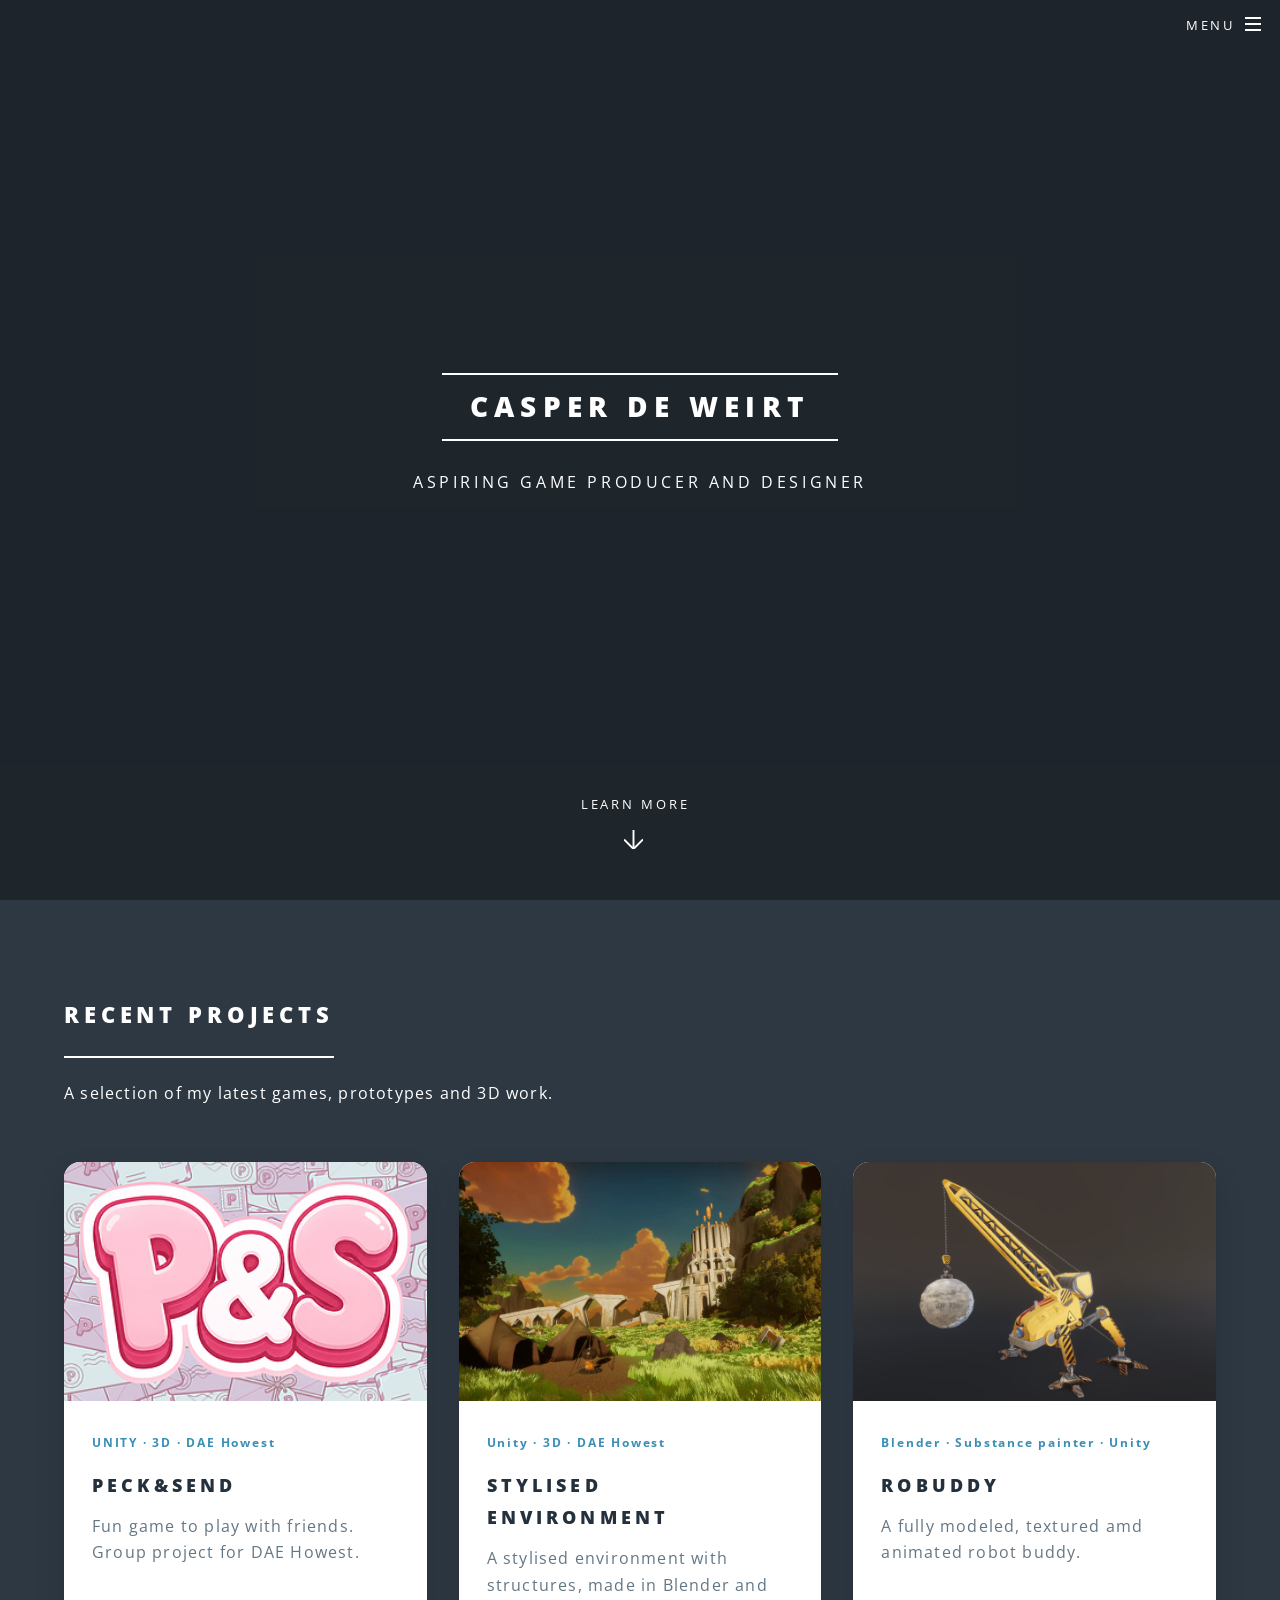
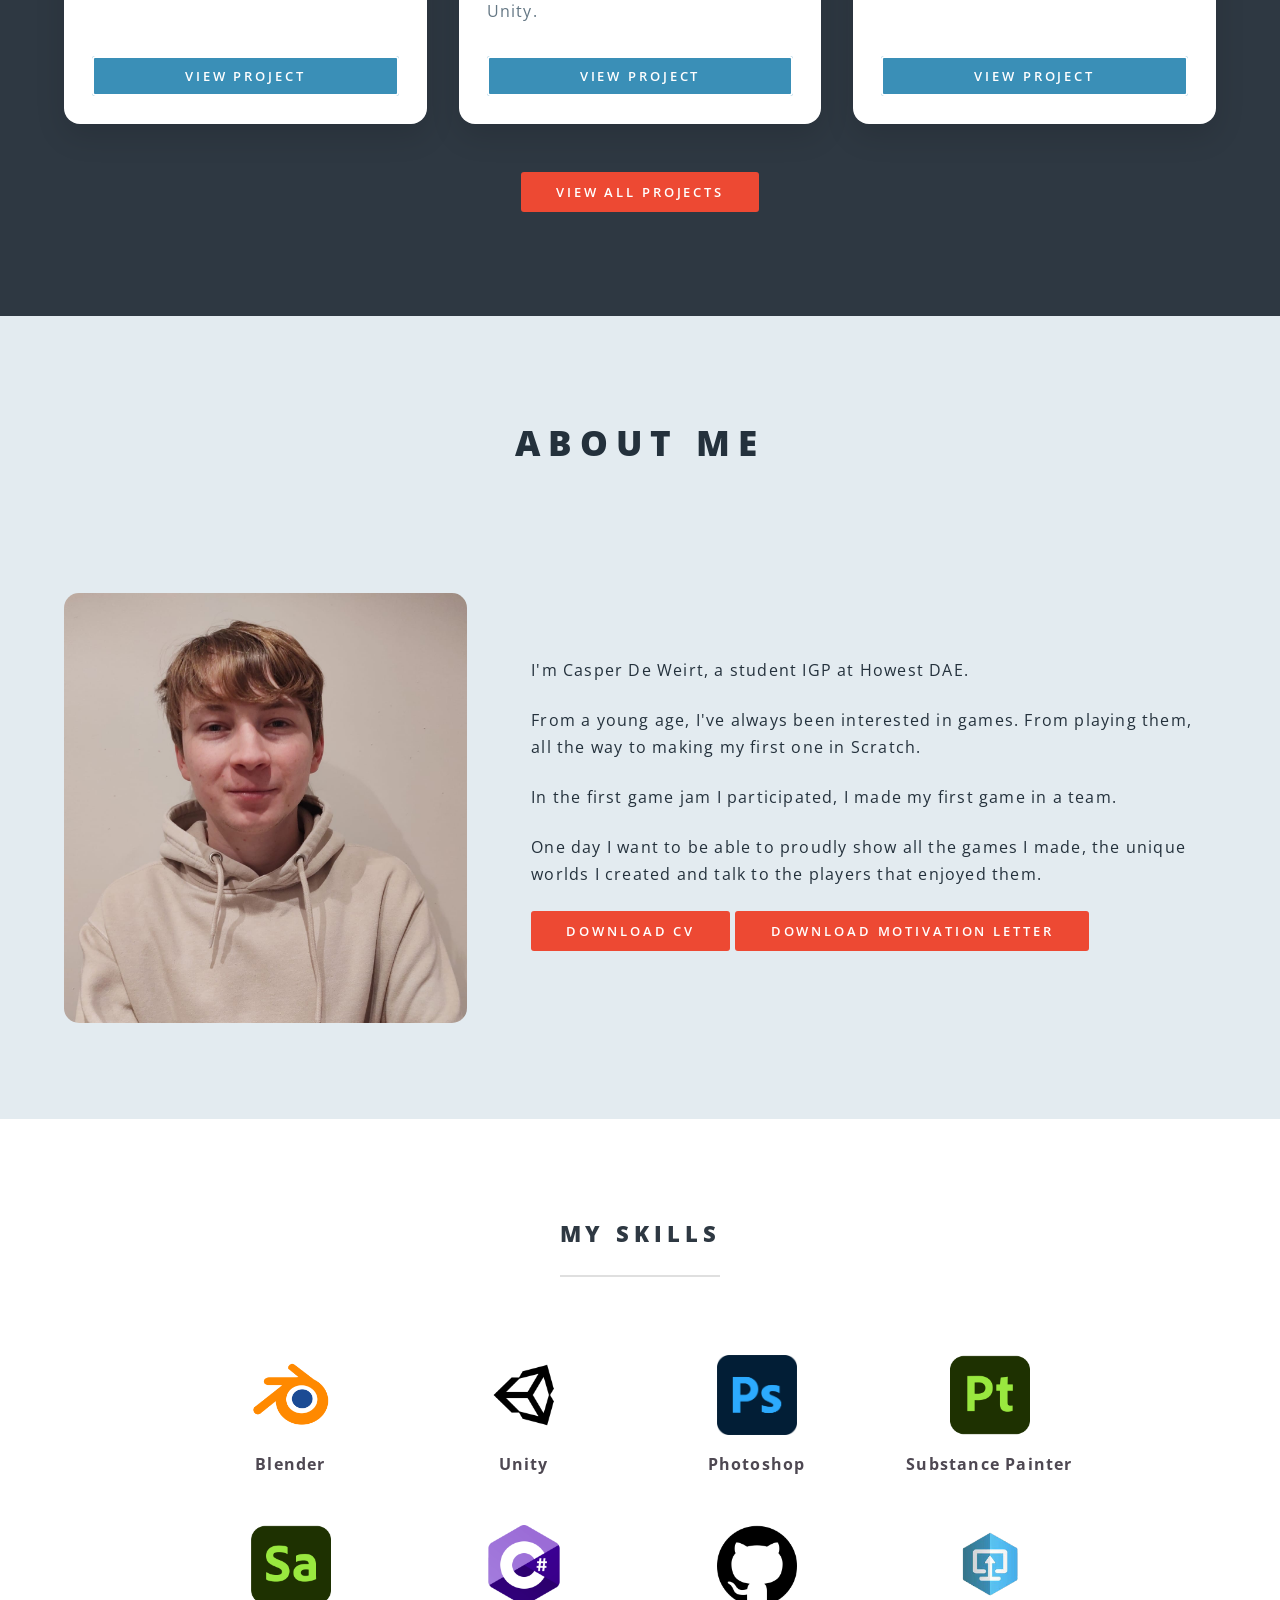
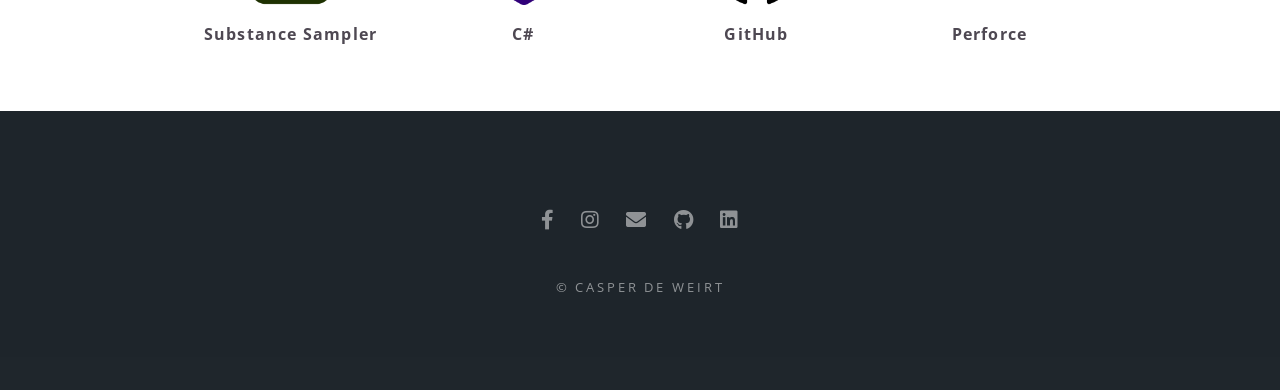
==== index.html @ ab650498 "Add index page for GitHub Pages" ====
<!DOCTYPE HTML>
<!--
	Spectral by HTML5 UP
	html5up.net | @ajlkn
	Free for personal and commercial use under the CCA 3.0 license (html5up.net/license)
-->
<html>
	<head>
		<title>About me - Casper De Weirt</title>
		<meta charset="utf-8" />
		<meta name="viewport" content="width=device-width, initial-scale=1, user-scalable=no" />
		<link rel="stylesheet" href="assets/css/main.css" />
		<noscript><link rel="stylesheet" href="assets/css/noscript.css" /></noscript>
	</head>
	<body class="landing is-preload">

		<!-- Page Wrapper -->
		<div id="page-wrapper">

			<!-- Header -->
			<header id="header" class="alt">
				<h1><a href="Home.html">Casper De Weirt</a></h1>
				<nav id="nav">
					<ul>
						<li class="special">
							<a href="#menu" class="menuToggle"><span>Menu</span></a>
							<div id="menu">
								<ul>
									<li><a href="home.html">About me</a></li>
									<li><a href="projects.html">projects</a></li>
									

								</ul>
							</div>
						</li>
					</ul>
				</nav>
			</header>

			<!-- Banner -->
			<section id="banner">

				<video autoplay muted loop playsinline id="banner-video">
					<source src="images/banner.mp4" type="video/mp4">
				</video>

				<div class="video-overlay"></div>

				<div class="inner">
					<h2>Casper De Weirt</h2>
					<p>Aspiring game producer and designer</p>
				</div>

				<a href="#one" class="more scrolly">Learn More</a>

			</section>

			<!-- Recent Projects -->
			<section id="recent-projects" class="wrapper style2">
				<div class="inner">

					<header class="major">
						<h2>Recent Projects</h2>
						<p>A selection of my latest games, prototypes and 3D work.</p>
					</header>

					<div class="projects-grid">

						<!-- Recent Project 1 -->
						<article class="project-card">

							<a href="Projects/Template.html" class="project-image">
								<img src="images/proj/Peck&Send/MainPic.png" alt="Project 1" />
							</a>

							<div class="project-content">

								<p class="project-category">
									UNITY · 3D · DAE Howest
								</p>

								<h3>Peck&Send</h3>

								<p>
									Fun game to play with friends. Group project for DAE Howest.
								</p>

								<a href="Projects/Peck&Send.html" class="button">
									View Project
								</a>

							</div>

						</article>


						<!-- Recent Project 2 -->
						<article class="project-card">

							<a href="projects/environment.html" class="project-image">
								<img src="images/proj/environment/MainPic.jpg" alt="Project 2" />
							</a>

							<div class="project-content">

                                <p class="project-category">
                                    Unity · 3D · DAE Howest
                                </p>

								<h3>Stylised environment</h3>

								<p>
									A stylised environment with structures, made in Blender and Unity.
								</p>

								<a href="projects/environment.html" class="button">
									View Project
								</a>

							</div>

						</article>


						<!-- Recent Project 3 -->
						<article class="project-card">

							<a href="projects/Robuddy.html" class="project-image">
								<img src="images/proj/Robuddy/MainPic.png" alt="Project 3" />
							</a>

							<div class="project-content">

                                <p class="project-category">
                                    Blender · Substance painter · Unity
                                </p>

								<h3>Robuddy</h3>

								<p>
									A fully modeled, textured amd animated robot buddy.
								</p>

								<a href="projects/Robuddy.html" class="button">
									View Project
								</a>

							</div>

						</article>

					</div>


					<!-- View All Projects -->

					<ul class="actions special" style="margin-top: 3em;">
						<li>
							<a href="projects.html" class="button primary">
								View All Projects
							</a>
						</li>
					</ul>

				</div>
			</section>

			<!-- About me -->
			<section id="one" class="wrapper style1">
				<div class="inner">

					<header class="major about-title">
						<h2>About Me</h2>
					</header>

					<div class="about-content">

						<div class="about-image">
							<img src="images/Me.jpg" alt="Casper De Weirt" />
						</div>

						<div class="about-text">

							<p>
								I'm Casper De Weirt, a student
								IGP at Howest DAE.
							</p>

							<p>
								From a young age, I've always been interested in games.
								From playing them, all the way to making my first one
								in Scratch.
							</p>

							<p>
								In the first game jam I participated, I made my first
								game in a team.
							</p>

							<p>
								One day I want to be able to proudly show all the games
								I made, the unique worlds I created and talk to the
								players that enjoyed them.
							</p>

							<div class="about-buttons">
								<a href="pdfs/CasperDeWeirt-CV.pdf" download class="button primary">
									Download CV
								</a>

								<a href="pdfs/MotivationLetter.pdf" download class="button primary">
									Download Motivation Letter
								</a>
							</div>

						</div>

					</div>

				</div>
			</section>

			<!-- Skills -->
			<section id="skills" class="wrapper style5">
				<div class="inner">

					<header class="major skills-title">
						<h2>My Skills</h2>
					</header>

					<div class="skills-grid">

						<div class="skill">
							<img src="images/icons/blender.png" alt="Blender">
							<p>Blender</p>
						</div>

						<div class="skill">
							<img src="images/icons/unity.png" alt="Unity">
							<p>Unity</p>
						</div>

						<div class="skill">
							<img src="images/icons/photoshop.png" alt="Photoshop">
							<p>Photoshop</p>
						</div>

						<div class="skill">
							<img src="images/icons/substance-painter.png" alt="Substance 3D Painter">
							<p>Substance Painter</p>
						</div>

						<div class="skill">
							<img src="images/icons/substance-sampler.png" alt="Substance 3D Sampler">
							<p>Substance Sampler</p>
						</div>

						<div class="skill">
							<img src="images/icons/csharp.png" alt="C#">
							<p>C#</p>
						</div>

						<div class="skill">
							<img src="images/icons/github.png" alt="GitHub">
							<p>GitHub</p>
						</div>

						<div class="skill">
							<img src="images/icons/perforce.png" alt="Perforce">
							<p>Perforce</p>
						</div>

					</div>

				</div>
			</section>
						
			
			<!-- Footer -->
			<footer id="footer">
				<ul class="icons">
					<li><a href="https://www.facebook.com/profile.php?id=100070098186497" class="icon brands fa-facebook-f"><span class="label">Facebook</span></a></li>
					<li><a href="https://www.instagram.com/casperdeweirt/" class="icon brands fa-instagram"><span class="label">Instagram</span></a></li>
					<li><a href="mailto:casper.de.weirt@gmail.com" class="icon solid fa-envelope"><span class="label">Email</span></a></li>
					<li><a href="https://github.com/CasperDeWeirt"class="icon brands fa-github"target="_blank"><span class="label">GitHub</span></a></li>
					<li>
						<a href="https://www.linkedin.com/in/casper-de-weirt-03b57b2b7"
						   class="icon brands fa-linkedin"
						   target="_blank"
						   rel="noopener noreferrer">
							<span class="label">LinkedIn</span>
						</a>
					</li>
				</ul>
				<ul class="copyright">
					<li>&copy; Casper De Weirt</li>
					
				</ul>
			</footer>

		</div>

		<!-- Scripts -->
			<script src="assets/js/jquery.min.js"></script>
			<script src="assets/js/jquery.scrollex.min.js"></script>
			<script src="assets/js/jquery.scrolly.min.js"></script>
			<script src="assets/js/browser.min.js"></script>
			<script src="assets/js/breakpoints.min.js"></script>
			<script src="assets/js/util.js"></script>
			<script src="assets/js/main.js"></script>

	</body>
</html>
---- assets/css/main.css ----
@import url(fontawesome-all.min.css);
@import url("https://fonts.googleapis.com/css?family=Open+Sans:400,400italic,600,600italic,800,800italic");

/*
	Spectral by HTML5 UP
	html5up.net | @ajlkn
	Free for personal and commercial use under the CCA 3.0 license (html5up.net/license)
*/

:root {
	--background: #F3F6F8;
	--section: #E3EBF0;
	--card: #FFFFFF;
	--text: #24313C;
	--text-light: #647784;
	--accent: #3A8FB7;
	--accent-hover: #F05A47;
	--border: #D5E0E6;
	--white: #FFFFFF;
	--black: #000000;
}

html, body, div, span, applet, object,
iframe, h1, h2, h3, h4, h5, h6, p, blockquote,
pre, a, abbr, acronym, address, big, cite,
code, del, dfn, em, img, ins, kbd, q, s, samp,
small, strike, strong, sub, sup, tt, var, b,
u, i, center, dl, dt, dd, ol, ul, li, fieldset,
form, label, legend, table, caption, tbody,
tfoot, thead, tr, th, td, article, aside,
canvas, details, embed, figure, figcaption,
footer, header, hgroup, menu, nav, output, ruby,
section, summary, time, mark, audio, video {
	margin: 0;
	padding: 0;
	border: 0;
	font-size: 100%;
	font: inherit;
	vertical-align: baseline;}

article, aside, details, figcaption, figure,
footer, header, hgroup, menu, nav, section {
	display: block;}

body {
	line-height: 1;
}

ol, ul {
	list-style: none;
}

blockquote, q {
	quotes: none;
}

	blockquote:before, blockquote:after, q:before, q:after {
		content: '';
		content: none;
	}

table {
	border-collapse: collapse;
	border-spacing: 0;
}

body {
	-webkit-text-size-adjust: none;
}

mark {
	background-color: transparent;
	color: inherit;
}

input::-moz-focus-inner {
	border: 0;
	padding: 0;
}

input, select, textarea {
	-moz-appearance: none;
	-webkit-appearance: none;
	-ms-appearance: none;
	appearance: none;
}

/* Basic */

	@-ms-viewport {
		width: device-width;
	}

	html {
		box-sizing: border-box;
	}

	*, *:before, *:after {
		box-sizing: inherit;
	}

	body {
		background: #2e3842;
	}

		body.is-preload *, body.is-preload *:before, body.is-preload *:after {
			-moz-animation: none !important;
			-webkit-animation: none !important;
			-ms-animation: none !important;
			animation: none !important;
			-moz-transition: none !important;
			-webkit-transition: none !important;
			-ms-transition: none !important;
			transition: none !important;
		}

	body, input, select, textarea {
		color: #fff;
		font-family: "Open Sans", Helvetica, sans-serif;
		font-size: 15pt;
		font-weight: 400;
		letter-spacing: 0.075em;
		line-height: 1.65em;
	}

		@media screen and (max-width: 1680px) {

			body, input, select, textarea {
				font-size: 13pt;
			}

		}

		@media screen and (max-width: 1280px) {

			body, input, select, textarea {
				font-size: 12pt;
			}

		}

		@media screen and (max-width: 736px) {

			body, input, select, textarea {
				font-size: 11pt;
				letter-spacing: 0.0375em;
			}

		}

	a {
		-moz-transition: color 0.2s ease, border-bottom-color 0.2s ease;
		-webkit-transition: color 0.2s ease, border-bottom-color 0.2s ease;
		-ms-transition: color 0.2s ease, border-bottom-color 0.2s ease;
		transition: color 0.2s ease, border-bottom-color 0.2s ease;
		border-bottom: dotted 1px;
		color: inherit;
		text-decoration: none;
	}

		a:hover {
			border-bottom-color: transparent;
		}

	strong, b {
		color: #fff;
		font-weight: 600;
	}

	em, i {
		font-style: italic;
	}

	p {
		margin: 0 0 2em 0;
	}

	h1, h2, h3, h4, h5, h6 {
		color: #fff;
		font-weight: 800;
		letter-spacing: 0.225em;
		line-height: 1em;
		margin: 0 0 1em 0;
		text-transform: uppercase;
	}

		h1 a, h2 a, h3 a, h4 a, h5 a, h6 a {
			color: inherit;
			text-decoration: none;
		}

	h2 {
		font-size: 1.35em;
		line-height: 1.75em;
	}

		@media screen and (max-width: 736px) {

			h2 {
				font-size: 1.1em;
				line-height: 1.65em;
			}

		}

	h3 {
		font-size: 1.15em;
		line-height: 1.75em;
	}

		@media screen and (max-width: 736px) {

			h3 {
				font-size: 1em;
				line-height: 1.65em;
			}

		}

	h4 {
		font-size: 1em;
		line-height: 1.5em;
	}

	h5 {
		font-size: 0.8em;
		line-height: 1.5em;
	}

	h6 {
		font-size: 0.7em;
		line-height: 1.5em;
	}

	sub {
		font-size: 0.8em;
		position: relative;
		top: 0.5em;
	}

	sup {
		font-size: 0.8em;
		position: relative;
		top: -0.5em;
	}

	hr {
		border: 0;
		border-bottom: solid 2px #fff;
		margin: 3em 0;
	}

		hr.major {
			margin: 4.5em 0;
		}

	blockquote {
		border-left: solid 4px #fff;
		font-style: italic;
		margin: 0 0 2em 0;
		padding: 0.5em 0 0.5em 2em;
	}

	code {
		background: rgba(144, 144, 144, 0.25);
		border-radius: 3px;
		font-family: "Courier New", monospace;
		font-size: 0.9em;
		letter-spacing: 0;
		margin: 0 0.25em;
		padding: 0.25em 0.65em;
	}

	pre {
		-webkit-overflow-scrolling: touch;
		font-family: "Courier New", monospace;
		font-size: 0.9em;
		margin: 0 0 2em 0;
	}

		pre code {
			display: block;
			line-height: 1.75em;
			padding: 1em 1.5em;
			overflow-x: auto;
		}

	.align-left {
		text-align: left;
	}

	.align-center {
		text-align: center;
	}

	.align-right {
		text-align: right;
	}

/* Row */

	.row {
		display: flex;
		flex-wrap: wrap;
		box-sizing: border-box;
		align-items: stretch;
	}

		.row > * {
			box-sizing: border-box;
		}

		.row.gtr-uniform > * > :last-child {
			margin-bottom: 0;
		}

		.row.aln-left {
			justify-content: flex-start;
		}

		.row.aln-center {
			justify-content: center;
		}

		.row.aln-right {
			justify-content: flex-end;
		}

		.row.aln-top {
			align-items: flex-start;
		}

		.row.aln-middle {
			align-items: center;
		}

		.row.aln-bottom {
			align-items: flex-end;
		}

		.row > .imp {
			order: -1;
		}

		.row > .col-1 {
			width: 8.33333%;
		}

		.row > .off-1 {
			margin-left: 8.33333%;
		}

		.row > .col-2 {
			width: 16.66667%;
		}

		.row > .off-2 {
			margin-left: 16.66667%;
		}

		.row > .col-3 {
			width: 25%;
		}

		.row > .off-3 {
			margin-left: 25%;
		}

		.row > .col-4 {
			width: 33.33333%;
		}

		.row > .off-4 {
			margin-left: 33.33333%;
		}

		.row > .col-5 {
			width: 41.66667%;
		}

		.row > .off-5 {
			margin-left: 41.66667%;
		}

		.row > .col-6 {
			width: 50%;
		}

		.row > .off-6 {
			margin-left: 50%;
		}

		.row > .col-7 {
			width: 58.33333%;
		}

		.row > .off-7 {
			margin-left: 58.33333%;
		}

		.row > .col-8 {
			width: 66.66667%;
		}

		.row > .off-8 {
			margin-left: 66.66667%;
		}

		.row > .col-9 {
			width: 75%;
		}

		.row > .off-9 {
			margin-left: 75%;
		}

		.row > .col-10 {
			width: 83.33333%;
		}

		.row > .off-10 {
			margin-left: 83.33333%;
		}

		.row > .col-11 {
			width: 91.66667%;
		}

		.row > .off-11 {
			margin-left: 91.66667%;
		}

		.row > .col-12 {
			width: 100%;
		}

		.row > .off-12 {
			margin-left: 100%;
		}

		.row.gtr-0 {
			margin-top: 0;
			margin-left: 0em;
		}

			.row.gtr-0 > * {
				padding: 0 0 0 0em;
			}

			.row.gtr-0.gtr-uniform {
				margin-top: 0em;
			}

				.row.gtr-0.gtr-uniform > * {
					padding-top: 0em;
				}

		.row.gtr-25 {
			margin-top: 0;
			margin-left: -0.375em;
		}

			.row.gtr-25 > * {
				padding: 0 0 0 0.375em;
			}

			.row.gtr-25.gtr-uniform {
				margin-top: -0.375em;
			}

				.row.gtr-25.gtr-uniform > * {
					padding-top: 0.375em;
				}

		.row.gtr-50 {
			margin-top: 0;
			margin-left: -0.75em;
		}

			.row.gtr-50 > * {
				padding: 0 0 0 0.75em;
			}

			.row.gtr-50.gtr-uniform {
				margin-top: -0.75em;
			}

				.row.gtr-50.gtr-uniform > * {
					padding-top: 0.75em;
				}

		.row {
			margin-top: 0;
			margin-left: -1.5em;
		}

			.row > * {
				padding: 0 0 0 1.5em;
			}

			.row.gtr-uniform {
				margin-top: -1.5em;
			}

				.row.gtr-uniform > * {
					padding-top: 1.5em;
				}

		.row.gtr-150 {
			margin-top: 0;
			margin-left: -2.25em;
		}

			.row.gtr-150 > * {
				padding: 0 0 0 2.25em;
			}

			.row.gtr-150.gtr-uniform {
				margin-top: -2.25em;
			}

				.row.gtr-150.gtr-uniform > * {
					padding-top: 2.25em;
				}

		.row.gtr-200 {
			margin-top: 0;
			margin-left: -3em;
		}

			.row.gtr-200 > * {
				padding: 0 0 0 3em;
			}

			.row.gtr-200.gtr-uniform {
				margin-top: -3em;
			}

				.row.gtr-200.gtr-uniform > * {
					padding-top: 3em;
				}

		@media screen and (max-width: 1680px) {

			.row {
				display: flex;
				flex-wrap: wrap;
				box-sizing: border-box;
				align-items: stretch;
			}

				.row > * {
					box-sizing: border-box;
				}

				.row.gtr-uniform > * > :last-child {
					margin-bottom: 0;
				}

				.row.aln-left {
					justify-content: flex-start;
				}

				.row.aln-center {
					justify-content: center;
				}

				.row.aln-right {
					justify-content: flex-end;
				}

				.row.aln-top {
					align-items: flex-start;
				}

				.row.aln-middle {
					align-items: center;
				}

				.row.aln-bottom {
					align-items: flex-end;
				}

				.row > .imp-xlarge {
					order: -1;
				}

				.row > .col-1-xlarge {
					width: 8.33333%;
				}

				.row > .off-1-xlarge {
					margin-left: 8.33333%;
				}

				.row > .col-2-xlarge {
					width: 16.66667%;
				}

				.row > .off-2-xlarge {
					margin-left: 16.66667%;
				}

				.row > .col-3-xlarge {
					width: 25%;
				}

				.row > .off-3-xlarge {
					margin-left: 25%;
				}

				.row > .col-4-xlarge {
					width: 33.33333%;
				}

				.row > .off-4-xlarge {
					margin-left: 33.33333%;
				}

				.row > .col-5-xlarge {
					width: 41.66667%;
				}

				.row > .off-5-xlarge {
					margin-left: 41.66667%;
				}

				.row > .col-6-xlarge {
					width: 50%;
				}

				.row > .off-6-xlarge {
					margin-left: 50%;
				}

				.row > .col-7-xlarge {
					width: 58.33333%;
				}

				.row > .off-7-xlarge {
					margin-left: 58.33333%;
				}

				.row > .col-8-xlarge {
					width: 66.66667%;
				}

				.row > .off-8-xlarge {
					margin-left: 66.66667%;
				}

				.row > .col-9-xlarge {
					width: 75%;
				}

				.row > .off-9-xlarge {
					margin-left: 75%;
				}

				.row > .col-10-xlarge {
					width: 83.33333%;
				}

				.row > .off-10-xlarge {
					margin-left: 83.33333%;
				}

				.row > .col-11-xlarge {
					width: 91.66667%;
				}

				.row > .off-11-xlarge {
					margin-left: 91.66667%;
				}

				.row > .col-12-xlarge {
					width: 100%;
				}

				.row > .off-12-xlarge {
					margin-left: 100%;
				}

				.row.gtr-0 {
					margin-top: 0;
					margin-left: 0em;
				}

					.row.gtr-0 > * {
						padding: 0 0 0 0em;
					}

					.row.gtr-0.gtr-uniform {
						margin-top: 0em;
					}

						.row.gtr-0.gtr-uniform > * {
							padding-top: 0em;
						}

				.row.gtr-25 {
					margin-top: 0;
					margin-left: -0.375em;
				}

					.row.gtr-25 > * {
						padding: 0 0 0 0.375em;
					}

					.row.gtr-25.gtr-uniform {
						margin-top: -0.375em;
					}

						.row.gtr-25.gtr-uniform > * {
							padding-top: 0.375em;
						}

				.row.gtr-50 {
					margin-top: 0;
					margin-left: -0.75em;
				}

					.row.gtr-50 > * {
						padding: 0 0 0 0.75em;
					}

					.row.gtr-50.gtr-uniform {
						margin-top: -0.75em;
					}

						.row.gtr-50.gtr-uniform > * {
							padding-top: 0.75em;
						}

				.row {
					margin-top: 0;
					margin-left: -1.5em;
				}

					.row > * {
						padding: 0 0 0 1.5em;
					}

					.row.gtr-uniform {
						margin-top: -1.5em;
					}

						.row.gtr-uniform > * {
							padding-top: 1.5em;
						}

				.row.gtr-150 {
					margin-top: 0;
					margin-left: -2.25em;
				}

					.row.gtr-150 > * {
						padding: 0 0 0 2.25em;
					}

					.row.gtr-150.gtr-uniform {
						margin-top: -2.25em;
					}

						.row.gtr-150.gtr-uniform > * {
							padding-top: 2.25em;
						}

				.row.gtr-200 {
					margin-top: 0;
					margin-left: -3em;
				}

					.row.gtr-200 > * {
						padding: 0 0 0 3em;
					}

					.row.gtr-200.gtr-uniform {
						margin-top: -3em;
					}

						.row.gtr-200.gtr-uniform > * {
							padding-top: 3em;
						}

		}

		@media screen and (max-width: 1280px) {

			.row {
				display: flex;
				flex-wrap: wrap;
				box-sizing: border-box;
				align-items: stretch;
			}

				.row > * {
					box-sizing: border-box;
				}

				.row.gtr-uniform > * > :last-child {
					margin-bottom: 0;
				}

				.row.aln-left {
					justify-content: flex-start;
				}

				.row.aln-center {
					justify-content: center;
				}

				.row.aln-right {
					justify-content: flex-end;
				}

				.row.aln-top {
					align-items: flex-start;
				}

				.row.aln-middle {
					align-items: center;
				}

				.row.aln-bottom {
					align-items: flex-end;
				}

				.row > .imp-large {
					order: -1;
				}

				.row > .col-1-large {
					width: 8.33333%;
				}

				.row > .off-1-large {
					margin-left: 8.33333%;
				}

				.row > .col-2-large {
					width: 16.66667%;
				}

				.row > .off-2-large {
					margin-left: 16.66667%;
				}

				.row > .col-3-large {
					width: 25%;
				}

				.row > .off-3-large {
					margin-left: 25%;
				}

				.row > .col-4-large {
					width: 33.33333%;
				}

				.row > .off-4-large {
					margin-left: 33.33333%;
				}

				.row > .col-5-large {
					width: 41.66667%;
				}

				.row > .off-5-large {
					margin-left: 41.66667%;
				}

				.row > .col-6-large {
					width: 50%;
				}

				.row > .off-6-large {
					margin-left: 50%;
				}

				.row > .col-7-large {
					width: 58.33333%;
				}

				.row > .off-7-large {
					margin-left: 58.33333%;
				}

				.row > .col-8-large {
					width: 66.66667%;
				}

				.row > .off-8-large {
					margin-left: 66.66667%;
				}

				.row > .col-9-large {
					width: 75%;
				}

				.row > .off-9-large {
					margin-left: 75%;
				}

				.row > .col-10-large {
					width: 83.33333%;
				}

				.row > .off-10-large {
					margin-left: 83.33333%;
				}

				.row > .col-11-large {
					width: 91.66667%;
				}

				.row > .off-11-large {
					margin-left: 91.66667%;
				}

				.row > .col-12-large {
					width: 100%;
				}

				.row > .off-12-large {
					margin-left: 100%;
				}

				.row.gtr-0 {
					margin-top: 0;
					margin-left: 0em;
				}

					.row.gtr-0 > * {
						padding: 0 0 0 0em;
					}

					.row.gtr-0.gtr-uniform {
						margin-top: 0em;
					}

						.row.gtr-0.gtr-uniform > * {
							padding-top: 0em;
						}

				.row.gtr-25 {
					margin-top: 0;
					margin-left: -0.375em;
				}

					.row.gtr-25 > * {
						padding: 0 0 0 0.375em;
					}

					.row.gtr-25.gtr-uniform {
						margin-top: -0.375em;
					}

						.row.gtr-25.gtr-uniform > * {
							padding-top: 0.375em;
						}

				.row.gtr-50 {
					margin-top: 0;
					margin-left: -0.75em;
				}

					.row.gtr-50 > * {
						padding: 0 0 0 0.75em;
					}

					.row.gtr-50.gtr-uniform {
						margin-top: -0.75em;
					}

						.row.gtr-50.gtr-uniform > * {
							padding-top: 0.75em;
						}

				.row {
					margin-top: 0;
					margin-left: -1.5em;
				}

					.row > * {
						padding: 0 0 0 1.5em;
					}

					.row.gtr-uniform {
						margin-top: -1.5em;
					}

						.row.gtr-uniform > * {
							padding-top: 1.5em;
						}

				.row.gtr-150 {
					margin-top: 0;
					margin-left: -2.25em;
				}

					.row.gtr-150 > * {
						padding: 0 0 0 2.25em;
					}

					.row.gtr-150.gtr-uniform {
						margin-top: -2.25em;
					}

						.row.gtr-150.gtr-uniform > * {
							padding-top: 2.25em;
						}

				.row.gtr-200 {
					margin-top: 0;
					margin-left: -3em;
				}

					.row.gtr-200 > * {
						padding: 0 0 0 3em;
					}

					.row.gtr-200.gtr-uniform {
						margin-top: -3em;
					}

						.row.gtr-200.gtr-uniform > * {
							padding-top: 3em;
						}

		}

		@media screen and (max-width: 980px) {

			.row {
				display: flex;
				flex-wrap: wrap;
				box-sizing: border-box;
				align-items: stretch;
			}

				.row > * {
					box-sizing: border-box;
				}

				.row.gtr-uniform > * > :last-child {
					margin-bottom: 0;
				}

				.row.aln-left {
					justify-content: flex-start;
				}

				.row.aln-center {
					justify-content: center;
				}

				.row.aln-right {
					justify-content: flex-end;
				}

				.row.aln-top {
					align-items: flex-start;
				}

				.row.aln-middle {
					align-items: center;
				}

				.row.aln-bottom {
					align-items: flex-end;
				}

				.row > .imp-medium {
					order: -1;
				}

				.row > .col-1-medium {
					width: 8.33333%;
				}

				.row > .off-1-medium {
					margin-left: 8.33333%;
				}

				.row > .col-2-medium {
					width: 16.66667%;
				}

				.row > .off-2-medium {
					margin-left: 16.66667%;
				}

				.row > .col-3-medium {
					width: 25%;
				}

				.row > .off-3-medium {
					margin-left: 25%;
				}

				.row > .col-4-medium {
					width: 33.33333%;
				}

				.row > .off-4-medium {
					margin-left: 33.33333%;
				}

				.row > .col-5-medium {
					width: 41.66667%;
				}

				.row > .off-5-medium {
					margin-left: 41.66667%;
				}

				.row > .col-6-medium {
					width: 50%;
				}

				.row > .off-6-medium {
					margin-left: 50%;
				}

				.row > .col-7-medium {
					width: 58.33333%;
				}

				.row > .off-7-medium {
					margin-left: 58.33333%;
				}

				.row > .col-8-medium {
					width: 66.66667%;
				}

				.row > .off-8-medium {
					margin-left: 66.66667%;
				}

				.row > .col-9-medium {
					width: 75%;
				}

				.row > .off-9-medium {
					margin-left: 75%;
				}

				.row > .col-10-medium {
					width: 83.33333%;
				}

				.row > .off-10-medium {
					margin-left: 83.33333%;
				}

				.row > .col-11-medium {
					width: 91.66667%;
				}

				.row > .off-11-medium {
					margin-left: 91.66667%;
				}

				.row > .col-12-medium {
					width: 100%;
				}

				.row > .off-12-medium {
					margin-left: 100%;
				}

				.row.gtr-0 {
					margin-top: 0;
					margin-left: 0em;
				}

					.row.gtr-0 > * {
						padding: 0 0 0 0em;
					}

					.row.gtr-0.gtr-uniform {
						margin-top: 0em;
					}

						.row.gtr-0.gtr-uniform > * {
							padding-top: 0em;
						}

				.row.gtr-25 {
					margin-top: 0;
					margin-left: -0.375em;
				}

					.row.gtr-25 > * {
						padding: 0 0 0 0.375em;
					}

					.row.gtr-25.gtr-uniform {
						margin-top: -0.375em;
					}

						.row.gtr-25.gtr-uniform > * {
							padding-top: 0.375em;
						}

				.row.gtr-50 {
					margin-top: 0;
					margin-left: -0.75em;
				}

					.row.gtr-50 > * {
						padding: 0 0 0 0.75em;
					}

					.row.gtr-50.gtr-uniform {
						margin-top: -0.75em;
					}

						.row.gtr-50.gtr-uniform > * {
							padding-top: 0.75em;
						}

				.row {
					margin-top: 0;
					margin-left: -1.5em;
				}

					.row > * {
						padding: 0 0 0 1.5em;
					}

					.row.gtr-uniform {
						margin-top: -1.5em;
					}

						.row.gtr-uniform > * {
							padding-top: 1.5em;
						}

				.row.gtr-150 {
					margin-top: 0;
					margin-left: -2.25em;
				}

					.row.gtr-150 > * {
						padding: 0 0 0 2.25em;
					}

					.row.gtr-150.gtr-uniform {
						margin-top: -2.25em;
					}

						.row.gtr-150.gtr-uniform > * {
							padding-top: 2.25em;
						}

				.row.gtr-200 {
					margin-top: 0;
					margin-left: -3em;
				}

					.row.gtr-200 > * {
						padding: 0 0 0 3em;
					}

					.row.gtr-200.gtr-uniform {
						margin-top: -3em;
					}

						.row.gtr-200.gtr-uniform > * {
							padding-top: 3em;
						}

		}

		@media screen and (max-width: 736px) {

			.row {
				display: flex;
				flex-wrap: wrap;
				box-sizing: border-box;
				align-items: stretch;
			}

				.row > * {
					box-sizing: border-box;
				}

				.row.gtr-uniform > * > :last-child {
					margin-bottom: 0;
				}

				.row.aln-left {
					justify-content: flex-start;
				}

				.row.aln-center {
					justify-content: center;
				}

				.row.aln-right {
					justify-content: flex-end;
				}

				.row.aln-top {
					align-items: flex-start;
				}

				.row.aln-middle {
					align-items: center;
				}

				.row.aln-bottom {
					align-items: flex-end;
				}

				.row > .imp-small {
					order: -1;
				}

				.row > .col-1-small {
					width: 8.33333%;
				}

				.row > .off-1-small {
					margin-left: 8.33333%;
				}

				.row > .col-2-small {
					width: 16.66667%;
				}

				.row > .off-2-small {
					margin-left: 16.66667%;
				}

				.row > .col-3-small {
					width: 25%;
				}

				.row > .off-3-small {
					margin-left: 25%;
				}

				.row > .col-4-small {
					width: 33.33333%;
				}

				.row > .off-4-small {
					margin-left: 33.33333%;
				}

				.row > .col-5-small {
					width: 41.66667%;
				}

				.row > .off-5-small {
					margin-left: 41.66667%;
				}

				.row > .col-6-small {
					width: 50%;
				}

				.row > .off-6-small {
					margin-left: 50%;
				}

				.row > .col-7-small {
					width: 58.33333%;
				}

				.row > .off-7-small {
					margin-left: 58.33333%;
				}

				.row > .col-8-small {
					width: 66.66667%;
				}

				.row > .off-8-small {
					margin-left: 66.66667%;
				}

				.row > .col-9-small {
					width: 75%;
				}

				.row > .off-9-small {
					margin-left: 75%;
				}

				.row > .col-10-small {
					width: 83.33333%;
				}

				.row > .off-10-small {
					margin-left: 83.33333%;
				}

				.row > .col-11-small {
					width: 91.66667%;
				}

				.row > .off-11-small {
					margin-left: 91.66667%;
				}

				.row > .col-12-small {
					width: 100%;
				}

				.row > .off-12-small {
					margin-left: 100%;
				}

				.row.gtr-0 {
					margin-top: 0;
					margin-left: 0em;
				}

					.row.gtr-0 > * {
						padding: 0 0 0 0em;
					}

					.row.gtr-0.gtr-uniform {
						margin-top: 0em;
					}

						.row.gtr-0.gtr-uniform > * {
							padding-top: 0em;
						}

				.row.gtr-25 {
					margin-top: 0;
					margin-left: -0.375em;
				}

					.row.gtr-25 > * {
						padding: 0 0 0 0.375em;
					}

					.row.gtr-25.gtr-uniform {
						margin-top: -0.375em;
					}

						.row.gtr-25.gtr-uniform > * {
							padding-top: 0.375em;
						}

				.row.gtr-50 {
					margin-top: 0;
					margin-left: -0.75em;
				}

					.row.gtr-50 > * {
						padding: 0 0 0 0.75em;
					}

					.row.gtr-50.gtr-uniform {
						margin-top: -0.75em;
					}

						.row.gtr-50.gtr-uniform > * {
							padding-top: 0.75em;
						}

				.row {
					margin-top: 0;
					margin-left: -1.5em;
				}

					.row > * {
						padding: 0 0 0 1.5em;
					}

					.row.gtr-uniform {
						margin-top: -1.5em;
					}

						.row.gtr-uniform > * {
							padding-top: 1.5em;
						}

				.row.gtr-150 {
					margin-top: 0;
					margin-left: -2.25em;
				}

					.row.gtr-150 > * {
						padding: 0 0 0 2.25em;
					}

					.row.gtr-150.gtr-uniform {
						margin-top: -2.25em;
					}

						.row.gtr-150.gtr-uniform > * {
							padding-top: 2.25em;
						}

				.row.gtr-200 {
					margin-top: 0;
					margin-left: -3em;
				}

					.row.gtr-200 > * {
						padding: 0 0 0 3em;
					}

					.row.gtr-200.gtr-uniform {
						margin-top: -3em;
					}

						.row.gtr-200.gtr-uniform > * {
							padding-top: 3em;
						}

		}

		@media screen and (max-width: 480px) {

			.row {
				display: flex;
				flex-wrap: wrap;
				box-sizing: border-box;
				align-items: stretch;
			}

				.row > * {
					box-sizing: border-box;
				}

				.row.gtr-uniform > * > :last-child {
					margin-bottom: 0;
				}

				.row.aln-left {
					justify-content: flex-start;
				}

				.row.aln-center {
					justify-content: center;
				}

				.row.aln-right {
					justify-content: flex-end;
				}

				.row.aln-top {
					align-items: flex-start;
				}

				.row.aln-middle {
					align-items: center;
				}

				.row.aln-bottom {
					align-items: flex-end;
				}

				.row > .imp-xsmall {
					order: -1;
				}

				.row > .col-1-xsmall {
					width: 8.33333%;
				}

				.row > .off-1-xsmall {
					margin-left: 8.33333%;
				}

				.row > .col-2-xsmall {
					width: 16.66667%;
				}

				.row > .off-2-xsmall {
					margin-left: 16.66667%;
				}

				.row > .col-3-xsmall {
					width: 25%;
				}

				.row > .off-3-xsmall {
					margin-left: 25%;
				}

				.row > .col-4-xsmall {
					width: 33.33333%;
				}

				.row > .off-4-xsmall {
					margin-left: 33.33333%;
				}

				.row > .col-5-xsmall {
					width: 41.66667%;
				}

				.row > .off-5-xsmall {
					margin-left: 41.66667%;
				}

				.row > .col-6-xsmall {
					width: 50%;
				}

				.row > .off-6-xsmall {
					margin-left: 50%;
				}

				.row > .col-7-xsmall {
					width: 58.33333%;
				}

				.row > .off-7-xsmall {
					margin-left: 58.33333%;
				}

				.row > .col-8-xsmall {
					width: 66.66667%;
				}

				.row > .off-8-xsmall {
					margin-left: 66.66667%;
				}

				.row > .col-9-xsmall {
					width: 75%;
				}

				.row > .off-9-xsmall {
					margin-left: 75%;
				}

				.row > .col-10-xsmall {
					width: 83.33333%;
				}

				.row > .off-10-xsmall {
					margin-left: 83.33333%;
				}

				.row > .col-11-xsmall {
					width: 91.66667%;
				}

				.row > .off-11-xsmall {
					margin-left: 91.66667%;
				}

				.row > .col-12-xsmall {
					width: 100%;
				}

				.row > .off-12-xsmall {
					margin-left: 100%;
				}

				.row.gtr-0 {
					margin-top: 0;
					margin-left: 0em;
				}

					.row.gtr-0 > * {
						padding: 0 0 0 0em;
					}

					.row.gtr-0.gtr-uniform {
						margin-top: 0em;
					}

						.row.gtr-0.gtr-uniform > * {
							padding-top: 0em;
						}

				.row.gtr-25 {
					margin-top: 0;
					margin-left: -0.375em;
				}

					.row.gtr-25 > * {
						padding: 0 0 0 0.375em;
					}

					.row.gtr-25.gtr-uniform {
						margin-top: -0.375em;
					}

						.row.gtr-25.gtr-uniform > * {
							padding-top: 0.375em;
						}

				.row.gtr-50 {
					margin-top: 0;
					margin-left: -0.75em;
				}

					.row.gtr-50 > * {
						padding: 0 0 0 0.75em;
					}

					.row.gtr-50.gtr-uniform {
						margin-top: -0.75em;
					}

						.row.gtr-50.gtr-uniform > * {
							padding-top: 0.75em;
						}

				.row {
					margin-top: 0;
					margin-left: -1.5em;
				}

					.row > * {
						padding: 0 0 0 1.5em;
					}

					.row.gtr-uniform {
						margin-top: -1.5em;
					}

						.row.gtr-uniform > * {
							padding-top: 1.5em;
						}

				.row.gtr-150 {
					margin-top: 0;
					margin-left: -2.25em;
				}

					.row.gtr-150 > * {
						padding: 0 0 0 2.25em;
					}

					.row.gtr-150.gtr-uniform {
						margin-top: -2.25em;
					}

						.row.gtr-150.gtr-uniform > * {
							padding-top: 2.25em;
						}

				.row.gtr-200 {
					margin-top: 0;
					margin-left: -3em;
				}

					.row.gtr-200 > * {
						padding: 0 0 0 3em;
					}

					.row.gtr-200.gtr-uniform {
						margin-top: -3em;
					}

						.row.gtr-200.gtr-uniform > * {
							padding-top: 3em;
						}

		}

/* Section/Article */

	section.special, article.special {
		text-align: center;
	}

	header p {
		color: rgba(255, 255, 255, 0.5);
		position: relative;
		top: -0.25em;
	}

	header h3 + p {
		font-size: 1.1em;
	}

	header h4 + p,
	header h5 + p,
	header h6 + p {
		font-size: 0.9em;
	}

	header.major {
		margin: 0 0 3.5em 0;
	}

		header.major h2, header.major h3, header.major h4, header.major h5, header.major h6 {
			border-bottom: solid 2px #fff;
			display: inline-block;
			padding-bottom: 1em;
			position: relative;
		}

			header.major h2:after, header.major h3:after, header.major h4:after, header.major h5:after, header.major h6:after {
				content: '';
				display: block;
				height: 1px;
			}

		header.major p {
			color: #fff;
			top: 0;
		}

		@media screen and (max-width: 736px) {

			header.major {
				margin: 0 0 2em 0;
			}

		}

	@media screen and (max-width: 980px) {

		header br {
			display: none;
		}

	}

/* Form */

	form {
		margin: 0 0 2em 0;
	}

	label {
		color: #fff;
		display: block;
		font-size: 0.9em;
		font-weight: 600;
		margin: 0 0 1em 0;
	}

	input[type="text"],
	input[type="password"],
	input[type="email"],
	select,
	textarea {
		-moz-appearance: none;
		-webkit-appearance: none;
		-ms-appearance: none;
		appearance: none;
		background-color: rgba(144, 144, 144, 0.25);
		border-radius: 3px;
		border: none;
		color: inherit;
		display: block;
		outline: 0;
		padding: 0 1em;
		text-decoration: none;
		width: 100%;
	}

		input[type="text"]:invalid,
		input[type="password"]:invalid,
		input[type="email"]:invalid,
		select:invalid,
		textarea:invalid {
			box-shadow: none;
		}

		input[type="text"]:focus,
		input[type="password"]:focus,
		input[type="email"]:focus,
		select:focus,
		textarea:focus {
			box-shadow: 0 0 0 2px #21b2a6;
		}

	select {
		background-size: 1.25em;
		background-repeat: no-repeat;
		background-position: calc(100% - 1em) center;
		height: 2.75em;
		padding-right: 2.75em;
		text-overflow: ellipsis;
	}

		select:focus::-ms-value {
			background-color: transparent;
		}

		select::-ms-expand {
			display: none;
		}

	input[type="text"],
	input[type="password"],
	input[type="email"],
	select {
		height: 2.75em;
	}

	textarea {
		padding: 0.75em 1em;
	}

	input[type="checkbox"],
	input[type="radio"] {
		-moz-appearance: none;
		-webkit-appearance: none;
		-ms-appearance: none;
		appearance: none;
		display: block;
		float: left;
		margin-right: -2em;
		opacity: 0;
		width: 1em;
		z-index: -1;
	}

		input[type="checkbox"] + label,
		input[type="radio"] + label {
			text-decoration: none;
			color: #fff;
			cursor: pointer;
			display: inline-block;
			font-size: 1em;
			font-weight: 400;
			padding-left: 2.4em;
			padding-right: 0.75em;
			position: relative;
		}

			input[type="checkbox"] + label:before,
			input[type="radio"] + label:before {
				-moz-osx-font-smoothing: grayscale;
				-webkit-font-smoothing: antialiased;
				display: inline-block;
				font-style: normal;
				font-variant: normal;
				text-rendering: auto;
				line-height: 1;
				text-transform: none !important;
				font-family: 'Font Awesome 5 Free';
				font-weight: 900;
			}

			input[type="checkbox"] + label:before,
			input[type="radio"] + label:before {
				background: rgba(144, 144, 144, 0.25);
				border-radius: 3px;
				content: '';
				display: inline-block;
				font-size: 0.8em;
				height: 2.0625em;
				left: 0;
				line-height: 2.0625em;
				position: absolute;
				text-align: center;
				top: 0;
				width: 2.0625em;
			}

		input[type="checkbox"]:checked + label:before,
		input[type="radio"]:checked + label:before {
			background: #2e3842;
			color: #fff;
			content: '\f00c';
		}

		input[type="checkbox"]:focus + label:before,
		input[type="radio"]:focus + label:before {
			box-shadow: 0 0 0 2px #21b2a6;
		}

	input[type="checkbox"] + label:before {
		border-radius: 3px;
	}

	input[type="radio"] + label:before {
		border-radius: 100%;
	}

	::-webkit-input-placeholder {
		color: rgba(255, 255, 255, 0.5) !important;
		opacity: 1.0;
	}

	:-moz-placeholder {
		color: rgba(255, 255, 255, 0.5) !important;
		opacity: 1.0;
	}

	::-moz-placeholder {
		color: rgba(255, 255, 255, 0.5) !important;
		opacity: 1.0;
	}

	:-ms-input-placeholder {
		color: rgba(255, 255, 255, 0.5) !important;
		opacity: 1.0;
	}

/* Box */

	.box {
		border-radius: 3px;
		border: solid 2px #fff;
		margin-bottom: 2em;
		padding: 1.5em;
	}

		.box > :last-child,
		.box > :last-child > :last-child,
		.box > :last-child > :last-child > :last-child {
			margin-bottom: 0;
		}

		.box.alt {
			border: 0;
			border-radius: 0;
			padding: 0;
		}

/* Icon */

	.icon {
		text-decoration: none;
		border-bottom: none;
		position: relative;
	}

		.icon:before {
			-moz-osx-font-smoothing: grayscale;
			-webkit-font-smoothing: antialiased;
			display: inline-block;
			font-style: normal;
			font-variant: normal;
			text-rendering: auto;
			line-height: 1;
			text-transform: none !important;
			font-family: 'Font Awesome 5 Free';
			font-weight: 400;
		}

		.icon > .label {
			display: none;
		}

		.icon:before {
			line-height: inherit;
		}

		.icon.solid:before {
			font-weight: 900;
		}

		.icon.brands:before {
			font-family: 'Font Awesome 5 Brands';
		}

		.icon.major {
			-moz-transform: rotate(-45deg);
			-webkit-transform: rotate(-45deg);
			-ms-transform: rotate(-45deg);
			transform: rotate(-45deg);
			border-radius: 3px;
			border: solid 2px #fff;
			display: inline-block;
			font-size: 1.35em;
			height: calc(3em + 2px);
			line-height: 3em;
			text-align: center;
			width: calc(3em + 2px);
		}

			.icon.major:before {
				-moz-transform: rotate(45deg);
				-webkit-transform: rotate(45deg);
				-ms-transform: rotate(45deg);
				transform: rotate(45deg);
				display: inline-block;
				font-size: 1.5em;
			}

			@media screen and (max-width: 736px) {

				.icon.major {
					font-size: 1em;
				}

			}

		.icon.style1 {
			color: #00ffcc;
		}

		.icon.style2 {
			color: #00f0ff;
		}

		.icon.style3 {
			color: #76ddff;
		}

/* Image */

	.image {
		border-radius: 3px;
		border: 0;
		display: inline-block;
		position: relative;
	}

		.image img {
			border-radius: 3px;
			display: block;
		}

		.image.left {
			float: left;
			margin: 0 2em 2em 0;
			top: 0.25em;
		}

		.image.right {
			float: right;
			margin: 0 0 2em 2em;
			top: 0.25em;
		}

		.image.left, .image.right {
			max-width: 40%;
		}

			.image.left img, .image.right img {
				width: 100%;
			}

		.image.fit {
			display: block;
			margin: 0 0 2em 0;
			width: 100%;
		}

			.image.fit img {
				width: 100%;
			}

/* List */

	ol {
		list-style: decimal;
		margin: 0 0 2em 0;
		padding-left: 1.25em;
	}

		ol li {
			padding-left: 0.25em;
		}

	ul {
		list-style: disc;
		margin: 0 0 2em 0;
		padding-left: 1em;
	}

		ul li {
			padding-left: 0.5em;
		}

		ul.alt {
			list-style: none;
			padding-left: 0;
		}

			ul.alt li {
				border-top: solid 1px #fff;
				padding: 0.5em 0;
			}

				ul.alt li:first-child {
					border-top: 0;
					padding-top: 0;
				}

	dl {
		margin: 0 0 2em 0;
	}

/* Actions */

	ul.actions {
		display: -moz-flex;
		display: -webkit-flex;
		display: -ms-flex;
		display: flex;
		cursor: default;
		list-style: none;
		margin-left: -1em;
		padding-left: 0;
	}

		ul.actions li {
			padding: 0 0 0 1em;
			vertical-align: middle;
		}

		ul.actions.special {
			-moz-justify-content: center;
			-webkit-justify-content: center;
			-ms-justify-content: center;
			justify-content: center;
			width: 100%;
			margin-left: 0;
		}

			ul.actions.special li:first-child {
				padding-left: 0;
			}

		ul.actions.stacked {
			-moz-flex-direction: column;
			-webkit-flex-direction: column;
			-ms-flex-direction: column;
			flex-direction: column;
			margin-left: 0;
		}

			ul.actions.stacked li {
				padding: 1em 0 0 0;
			}

				ul.actions.stacked li:first-child {
					padding-top: 0;
				}

		ul.actions.fit {
			width: calc(100% + 1em);
		}

			ul.actions.fit li {
				-moz-flex-grow: 1;
				-webkit-flex-grow: 1;
				-ms-flex-grow: 1;
				flex-grow: 1;
				-moz-flex-shrink: 1;
				-webkit-flex-shrink: 1;
				-ms-flex-shrink: 1;
				flex-shrink: 1;
				width: 100%;
			}

				ul.actions.fit li > * {
					width: 100%;
				}

			ul.actions.fit.stacked {
				width: 100%;
			}

		@media screen and (max-width: 480px) {

			ul.actions:not(.fixed) {
				-moz-flex-direction: column;
				-webkit-flex-direction: column;
				-ms-flex-direction: column;
				flex-direction: column;
				margin-left: 0;
				width: 100% !important;
			}

				ul.actions:not(.fixed) li {
					-moz-flex-grow: 1;
					-webkit-flex-grow: 1;
					-ms-flex-grow: 1;
					flex-grow: 1;
					-moz-flex-shrink: 1;
					-webkit-flex-shrink: 1;
					-ms-flex-shrink: 1;
					flex-shrink: 1;
					padding: 1em 0 0 0;
					text-align: center;
					width: 100%;
				}

					ul.actions:not(.fixed) li > * {
						width: 100%;
					}

					ul.actions:not(.fixed) li:first-child {
						padding-top: 0;
					}

					ul.actions:not(.fixed) li input[type="submit"],
					ul.actions:not(.fixed) li input[type="reset"],
					ul.actions:not(.fixed) li input[type="button"],
					ul.actions:not(.fixed) li button,
					ul.actions:not(.fixed) li .button {
						width: 100%;
					}

						ul.actions:not(.fixed) li input[type="submit"].icon:before,
						ul.actions:not(.fixed) li input[type="reset"].icon:before,
						ul.actions:not(.fixed) li input[type="button"].icon:before,
						ul.actions:not(.fixed) li button.icon:before,
						ul.actions:not(.fixed) li .button.icon:before {
							margin-left: -0.5em;
						}

		}

/* Icons */

	ul.icons {
		cursor: default;
		list-style: none;
		padding-left: 0;
	}

		ul.icons li {
			display: inline-block;
			padding: 0 1em 0 0;
		}

			ul.icons li:last-child {
				padding-right: 0 !important;
			}

		ul.icons.major {
			padding: 1em 0;
		}

			ul.icons.major li {
				padding-right: 3.5em;
			}

				@media screen and (max-width: 736px) {

					ul.icons.major li {
						padding: 0 1em !important;
					}

				}

/* Table */

	.table-wrapper {
		-webkit-overflow-scrolling: touch;
		overflow-x: auto;
	}

	table {
		margin: 0 0 2em 0;
		width: 100%;
	}

		table tbody tr {
			border: solid 1px #fff;
			border-left: 0;
			border-right: 0;
		}

			table tbody tr:nth-child(2n + 1) {
				background-color: rgba(144, 144, 144, 0.25);
			}

		table td {
			padding: 0.75em 0.75em;
		}

		table th {
			color: #fff;
			font-size: 0.9em;
			font-weight: 600;
			padding: 0 0.75em 0.75em 0.75em;
			text-align: left;
		}

		table thead {
			border-bottom: solid 2px #fff;
		}

		table tfoot {
			border-top: solid 2px #fff;
		}

		table.alt {
			border-collapse: separate;
		}

			table.alt tbody tr td {
				border: solid 1px #fff;
				border-left-width: 0;
				border-top-width: 0;
			}

				table.alt tbody tr td:first-child {
					border-left-width: 1px;
				}

			table.alt tbody tr:first-child td {
				border-top-width: 1px;
			}

			table.alt thead {
				border-bottom: 0;
			}

			table.alt tfoot {
				border-top: 0;
			}

/* Button */

	input[type="submit"],
	input[type="reset"],
	input[type="button"],
	button,
	.button {
		-moz-appearance: none;
		-webkit-appearance: none;
		-ms-appearance: none;
		appearance: none;
		-moz-transition: background-color 0.2s ease-in-out, color 0.2s ease-in-out;
		-webkit-transition: background-color 0.2s ease-in-out, color 0.2s ease-in-out;
		-ms-transition: background-color 0.2s ease-in-out, color 0.2s ease-in-out;
		transition: background-color 0.2s ease-in-out, color 0.2s ease-in-out;
		background-color: transparent;
		border-radius: 3px;
		border: 0;
		box-shadow: inset 0 0 0 2px #fff;
		color: #fff;
		cursor: pointer;
		display: inline-block;
		font-size: 0.8em;
		font-weight: 600;
		height: 3.125em;
		letter-spacing: 0.225em;
		line-height: 3.125em;
		max-width: 30em;
		padding: 0 2.75em;
		text-align: center;
		text-decoration: none;
		text-transform: uppercase;
		white-space: nowrap;
		overflow: hidden;
		text-overflow: ellipsis;
	}

		input[type="submit"]:hover,
		input[type="reset"]:hover,
		input[type="button"]:hover,
		button:hover,
		.button:hover {
			background-color: rgba(144, 144, 144, 0.25);
		}

		input[type="submit"]:active,
		input[type="reset"]:active,
		input[type="button"]:active,
		button:active,
		.button:active {
			background-color: rgba(144, 144, 144, 0.5);
		}

		input[type="submit"].icon:before,
		input[type="reset"].icon:before,
		input[type="button"].icon:before,
		button.icon:before,
		.button.icon:before {
			margin-right: 0.5em;
		}

		input[type="submit"].fit,
		input[type="reset"].fit,
		input[type="button"].fit,
		button.fit,
		.button.fit {
			width: 100%;
		}

		input[type="submit"].small,
		input[type="reset"].small,
		input[type="button"].small,
		button.small,
		.button.small {
			font-size: 0.8em;
		}

		input[type="submit"].large,
		input[type="reset"].large,
		input[type="button"].large,
		button.large,
		.button.large {
			font-size: 1.35em;
		}

		input[type="submit"].primary,
		input[type="reset"].primary,
		input[type="button"].primary,
		button.primary,
		.button.primary {
			background-color: #ed4933;
			box-shadow: none !important;
			color: #ffffff !important;
		}

			input[type="submit"].primary:hover,
			input[type="reset"].primary:hover,
			input[type="button"].primary:hover,
			button.primary:hover,
			.button.primary:hover {
				background-color: #ef5e4a !important;
			}

			input[type="submit"].primary:active,
			input[type="reset"].primary:active,
			input[type="button"].primary:active,
			button.primary:active,
			.button.primary:active {
				background-color: #eb341c !important;
			}

		input[type="submit"].disabled, input[type="submit"]:disabled,
		input[type="reset"].disabled,
		input[type="reset"]:disabled,
		input[type="button"].disabled,
		input[type="button"]:disabled,
		button.disabled,
		button:disabled,
		.button.disabled,
		.button:disabled {
			pointer-events: none;
			opacity: 0.25;
		}

		@media screen and (max-width: 736px) {

			input[type="submit"],
			input[type="reset"],
			input[type="button"],
			button,
			.button {
				height: 3.75em;
				line-height: 3.75em;
			}

		}

/* Features */

	.features {
		display: -moz-flex;
		display: -webkit-flex;
		display: -ms-flex;
		display: flex;
		-moz-flex-wrap: wrap;
		-webkit-flex-wrap: wrap;
		-ms-flex-wrap: wrap;
		flex-wrap: wrap;
		-moz-justify-content: center;
		-webkit-justify-content: center;
		-ms-justify-content: center;
		justify-content: center;
		list-style: none;
		padding: 0;
		width: 100%;
	}

		.features li {
			padding: 4em 4em 2em 6em ;
			display: block;
			position: relative;
			text-align: left;
			width: 50%;
		}

			.features li:nth-child(1) {
				background-color: rgba(0, 0, 0, 0.035);
			}

			.features li:nth-child(2) {
				background-color: rgba(0, 0, 0, 0.07);
			}

			.features li:nth-child(3) {
				background-color: rgba(0, 0, 0, 0.105);
			}

			.features li:nth-child(4) {
				background-color: rgba(0, 0, 0, 0.14);
			}

			.features li:nth-child(5) {
				background-color: rgba(0, 0, 0, 0.175);
			}

			.features li:nth-child(6) {
				background-color: rgba(0, 0, 0, 0.21);
			}

			.features li:nth-child(7) {
				background-color: rgba(0, 0, 0, 0.245);
			}

			.features li:nth-child(8) {
				background-color: rgba(0, 0, 0, 0.28);
			}

			.features li:nth-child(9) {
				background-color: rgba(0, 0, 0, 0.315);
			}

			.features li:nth-child(10) {
				background-color: rgba(0, 0, 0, 0.35);
			}

			.features li:before {
				display: block;
				color: #00ffcc;
				position: absolute;
				left: 1.75em;
				top: 2.75em;
				font-size: 1.5em;
			}

			.features li:nth-child(1) {
				border-top-left-radius: 3px;
			}

			.features li:nth-child(2) {
				border-top-right-radius: 3px;
			}

			.features li:nth-last-child(1) {
				border-bottom-right-radius: 3px;
			}

			.features li:nth-last-child(2) {
				border-bottom-left-radius: 3px;
			}

			@media screen and (max-width: 980px) {

				.features li {
					padding: 3em 2em 1em 2em ;
					text-align: center;
				}

					.features li:before {
						left: 0;
						margin: 0 0 1em 0;
						position: relative;
						top: 0;
					}

			}

			@media screen and (max-width: 736px) {

				.features li {
					padding: 3em 0 1em 0 ;
					background-color: transparent !important;
					border-top: solid 2px #fff;
					width: 100%;
				}

					.features li:first-child {
						border-top: 0;
					}

			}

/* Spotlight */

	.spotlight {
		-moz-align-items: center;
		-webkit-align-items: center;
		-ms-align-items: center;
		align-items: center;
		display: -moz-flex;
		display: -webkit-flex;
		display: -ms-flex;
		display: flex;
	}

		.spotlight .image {
			-moz-order: 1;
			-webkit-order: 1;
			-ms-order: 1;
			order: 1;
			border-radius: 0;
			width: 40%;
		}

			.spotlight .image img {
				border-radius: 0;
				width: 100%;
			}

		.spotlight .content {
			padding: 2em 4em 0.1em 4em ;
			-moz-order: 2;
			-webkit-order: 2;
			-ms-order: 2;
			order: 2;
			max-width: 48em;
			width: 60%;
		}

		.spotlight:nth-child(2n) {
			-moz-flex-direction: row-reverse;
			-webkit-flex-direction: row-reverse;
			-ms-flex-direction: row-reverse;
			flex-direction: row-reverse;
		}

		.spotlight:nth-child(1) {
			background-color: rgba(0, 0, 0, 0.075);
		}

		.spotlight:nth-child(2) {
			background-color: rgba(0, 0, 0, 0.15);
		}

		.spotlight:nth-child(3) {
			background-color: rgba(0, 0, 0, 0.225);
		}

		.spotlight:nth-child(4) {
			background-color: rgba(0, 0, 0, 0.3);
		}

		.spotlight:nth-child(5) {
			background-color: rgba(0, 0, 0, 0.375);
		}

		.spotlight:nth-child(6) {
			background-color: rgba(0, 0, 0, 0.45);
		}

		.spotlight:nth-child(7) {
			background-color: rgba(0, 0, 0, 0.525);
		}

		.spotlight:nth-child(8) {
			background-color: rgba(0, 0, 0, 0.6);
		}

		.spotlight:nth-child(9) {
			background-color: rgba(0, 0, 0, 0.675);
		}

		.spotlight:nth-child(10) {
			background-color: rgba(0, 0, 0, 0.75);
		}

		@media screen and (max-width: 1280px) {

			.spotlight .image {
				width: 45%;
			}

			.spotlight .content {
				width: 55%;
			}

		}

		@media screen and (max-width: 980px) {

			.spotlight {
				display: block;
			}

				.spotlight br {
					display: none;
				}

				.spotlight .image {
					width: 100%;
				}

				.spotlight .content {
					padding: 4em 3em 2em 3em ;
					max-width: none;
					text-align: center;
					width: 100%;
				}

		}

		@media screen and (max-width: 736px) {

			.spotlight .content {
				padding: 3em 2em 1em 2em ;
			}

		}

/* Wrapper */

	.wrapper {
		padding: 6em 0 4em 0 ;
	}

		.wrapper > .inner {
			width: 60em;
			margin: 0 auto;
		}

			@media screen and (max-width: 1280px) {

				.wrapper > .inner {
					width: 90%;
				}

			}

			@media screen and (max-width: 980px) {

				.wrapper > .inner {
					width: 100%;
				}

			}

		.wrapper.alt {
			padding: 0;
		}

		.wrapper.style1 {
			background-color: #21b2a6;
			color: #c8ece9;
		}

			.wrapper.style1 strong, .wrapper.style1 b {
				color: #ffffff;
			}

			.wrapper.style1 h2, .wrapper.style1 h3, .wrapper.style1 h4, .wrapper.style1 h5, .wrapper.style1 h6 {
				color: #ffffff;
			}

			.wrapper.style1 hr {
				border-color: rgba(0, 0, 0, 0.125);
			}

			.wrapper.style1 blockquote {
				border-color: rgba(0, 0, 0, 0.125);
			}

			.wrapper.style1 code {
				background: rgba(255, 255, 255, 0.075);
			}

			.wrapper.style1 header p {
				color: #a6e0db;
			}

			.wrapper.style1 header.major h2, .wrapper.style1 header.major h3, .wrapper.style1 header.major h4, .wrapper.style1 header.major h5, .wrapper.style1 header.major h6 {
				border-color: rgba(0, 0, 0, 0.125);
			}

			.wrapper.style1 header.major p {
				color: #c8ece9;
			}

			.wrapper.style1 label {
				color: #ffffff;
			}

			.wrapper.style1 input[type="text"],
			.wrapper.style1 input[type="password"],
			.wrapper.style1 input[type="email"],
			.wrapper.style1 select,
			.wrapper.style1 textarea {
				background-color: rgba(255, 255, 255, 0.075);
			}

			.wrapper.style1 select {
				background-image: url("data:image/svg+xml;charset=utf8,%3Csvg xmlns='http://www.w3.org/2000/svg' width='40' height='40' preserveAspectRatio='none' viewBox='0 0 40 40'%3E%3Cpath d='M9.4,12.3l10.4,10.4l10.4-10.4c0.2-0.2,0.5-0.4,0.9-0.4c0.3,0,0.6,0.1,0.9,0.4l3.3,3.3c0.2,0.2,0.4,0.5,0.4,0.9 c0,0.4-0.1,0.6-0.4,0.9L20.7,31.9c-0.2,0.2-0.5,0.4-0.9,0.4c-0.3,0-0.6-0.1-0.9-0.4L4.3,17.3c-0.2-0.2-0.4-0.5-0.4-0.9 c0-0.4,0.1-0.6,0.4-0.9l3.3-3.3c0.2-0.2,0.5-0.4,0.9-0.4S9.1,12.1,9.4,12.3z' fill='rgba(0, 0, 0, 0.125)' /%3E%3C/svg%3E");
			}

				.wrapper.style1 select option {
					color: #ffffff;
					background: #21b2a6;
				}

			.wrapper.style1 input[type="checkbox"] + label,
			.wrapper.style1 input[type="radio"] + label {
				color: #c8ece9;
			}

				.wrapper.style1 input[type="checkbox"] + label:before,
				.wrapper.style1 input[type="radio"] + label:before {
					background: rgba(255, 255, 255, 0.075);
				}

			.wrapper.style1 input[type="checkbox"]:checked + label:before,
			.wrapper.style1 input[type="radio"]:checked + label:before {
				background: #ffffff;
				color: #21b2a6;
			}

			.wrapper.style1 ::-webkit-input-placeholder {
				color: #a6e0db !important;
			}

			.wrapper.style1 :-moz-placeholder {
				color: #a6e0db !important;
			}

			.wrapper.style1 ::-moz-placeholder {
				color: #a6e0db !important;
			}

			.wrapper.style1 :-ms-input-placeholder {
				color: #a6e0db !important;
			}

			.wrapper.style1 .formerize-placeholder {
				color: #a6e0db !important;
			}

			.wrapper.style1 .icon.major {
				border-color: rgba(0, 0, 0, 0.125);
			}

			.wrapper.style1 ul.alt li {
				border-color: rgba(0, 0, 0, 0.125);
			}

			.wrapper.style1 table tbody tr {
				border-color: rgba(0, 0, 0, 0.125);
			}

				.wrapper.style1 table tbody tr:nth-child(2n + 1) {
					background-color: rgba(255, 255, 255, 0.075);
				}

			.wrapper.style1 table th {
				color: #ffffff;
			}

			.wrapper.style1 table thead {
				border-color: rgba(0, 0, 0, 0.125);
			}

			.wrapper.style1 table tfoot {
				border-color: rgba(0, 0, 0, 0.125);
			}

			.wrapper.style1 table.alt tbody tr td {
				border-color: rgba(0, 0, 0, 0.125);
			}

			.wrapper.style1 input[type="submit"],
			.wrapper.style1 input[type="reset"],
			.wrapper.style1 input[type="button"],
			.wrapper.style1 button,
			.wrapper.style1 .button {
				box-shadow: inset 0 0 0 2px rgba(0, 0, 0, 0.125);
				color: #ffffff;
			}

				.wrapper.style1 input[type="submit"]:hover,
				.wrapper.style1 input[type="reset"]:hover,
				.wrapper.style1 input[type="button"]:hover,
				.wrapper.style1 button:hover,
				.wrapper.style1 .button:hover {
					background-color: rgba(255, 255, 255, 0.075);
				}

				.wrapper.style1 input[type="submit"]:active,
				.wrapper.style1 input[type="reset"]:active,
				.wrapper.style1 input[type="button"]:active,
				.wrapper.style1 button:active,
				.wrapper.style1 .button:active {
					background-color: rgba(255, 255, 255, 0.2);
				}

			@media screen and (max-width: 736px) {

				.wrapper.style1 .features li {
					border-top-color: rgba(0, 0, 0, 0.125);
				}

			}

		.wrapper.style2 {
			background-color: #2e3842;
		}

		.wrapper.style3 {
			background-color: #505393;
			color: #d3d4e4;
		}

			.wrapper.style3 strong, .wrapper.style3 b {
				color: #ffffff;
			}

			.wrapper.style3 h2, .wrapper.style3 h3, .wrapper.style3 h4, .wrapper.style3 h5, .wrapper.style3 h6 {
				color: #ffffff;
			}

			.wrapper.style3 hr {
				border-color: rgba(0, 0, 0, 0.125);
			}

			.wrapper.style3 blockquote {
				border-color: rgba(0, 0, 0, 0.125);
			}

			.wrapper.style3 code {
				background: rgba(255, 255, 255, 0.075);
			}

			.wrapper.style3 header p {
				color: #b9bad4;
			}

			.wrapper.style3 header.major h2, .wrapper.style3 header.major h3, .wrapper.style3 header.major h4, .wrapper.style3 header.major h5, .wrapper.style3 header.major h6 {
				border-color: rgba(0, 0, 0, 0.125);
			}

			.wrapper.style3 header.major p {
				color: #d3d4e4;
			}

			.wrapper.style3 label {
				color: #ffffff;
			}

			.wrapper.style3 input[type="text"],
			.wrapper.style3 input[type="password"],
			.wrapper.style3 input[type="email"],
			.wrapper.style3 select,
			.wrapper.style3 textarea {
				background-color: rgba(255, 255, 255, 0.075);
			}

			.wrapper.style3 select {
				background-image: url("data:image/svg+xml;charset=utf8,%3Csvg xmlns='http://www.w3.org/2000/svg' width='40' height='40' preserveAspectRatio='none' viewBox='0 0 40 40'%3E%3Cpath d='M9.4,12.3l10.4,10.4l10.4-10.4c0.2-0.2,0.5-0.4,0.9-0.4c0.3,0,0.6,0.1,0.9,0.4l3.3,3.3c0.2,0.2,0.4,0.5,0.4,0.9 c0,0.4-0.1,0.6-0.4,0.9L20.7,31.9c-0.2,0.2-0.5,0.4-0.9,0.4c-0.3,0-0.6-0.1-0.9-0.4L4.3,17.3c-0.2-0.2-0.4-0.5-0.4-0.9 c0-0.4,0.1-0.6,0.4-0.9l3.3-3.3c0.2-0.2,0.5-0.4,0.9-0.4S9.1,12.1,9.4,12.3z' fill='rgba(0, 0, 0, 0.125)' /%3E%3C/svg%3E");
			}

				.wrapper.style3 select option {
					color: #ffffff;
					background: #505393;
				}

			.wrapper.style3 input[type="checkbox"] + label,
			.wrapper.style3 input[type="radio"] + label {
				color: #d3d4e4;
			}

				.wrapper.style3 input[type="checkbox"] + label:before,
				.wrapper.style3 input[type="radio"] + label:before {
					background: rgba(255, 255, 255, 0.075);
				}

			.wrapper.style3 input[type="checkbox"]:checked + label:before,
			.wrapper.style3 input[type="radio"]:checked + label:before {
				background: #ffffff;
				color: #505393;
			}

			.wrapper.style3 ::-webkit-input-placeholder {
				color: #b9bad4 !important;
			}

			.wrapper.style3 :-moz-placeholder {
				color: #b9bad4 !important;
			}

			.wrapper.style3 ::-moz-placeholder {
				color: #b9bad4 !important;
			}

			.wrapper.style3 :-ms-input-placeholder {
				color: #b9bad4 !important;
			}

			.wrapper.style3 .formerize-placeholder {
				color: #b9bad4 !important;
			}

			.wrapper.style3 .icon.major {
				border-color: rgba(0, 0, 0, 0.125);
			}

			.wrapper.style3 ul.alt li {
				border-color: rgba(0, 0, 0, 0.125);
			}

			.wrapper.style3 table tbody tr {
				border-color: rgba(0, 0, 0, 0.125);
			}

				.wrapper.style3 table tbody tr:nth-child(2n + 1) {
					background-color: rgba(255, 255, 255, 0.075);
				}

			.wrapper.style3 table th {
				color: #ffffff;
			}

			.wrapper.style3 table thead {
				border-color: rgba(0, 0, 0, 0.125);
			}

			.wrapper.style3 table tfoot {
				border-color: rgba(0, 0, 0, 0.125);
			}

			.wrapper.style3 table.alt tbody tr td {
				border-color: rgba(0, 0, 0, 0.125);
			}

			.wrapper.style3 input[type="submit"],
			.wrapper.style3 input[type="reset"],
			.wrapper.style3 input[type="button"],
			.wrapper.style3 button,
			.wrapper.style3 .button {
				box-shadow: inset 0 0 0 2px rgba(0, 0, 0, 0.125);
				color: #ffffff;
			}

				.wrapper.style3 input[type="submit"]:hover,
				.wrapper.style3 input[type="reset"]:hover,
				.wrapper.style3 input[type="button"]:hover,
				.wrapper.style3 button:hover,
				.wrapper.style3 .button:hover {
					background-color: rgba(255, 255, 255, 0.075);
				}

				.wrapper.style3 input[type="submit"]:active,
				.wrapper.style3 input[type="reset"]:active,
				.wrapper.style3 input[type="button"]:active,
				.wrapper.style3 button:active,
				.wrapper.style3 .button:active {
					background-color: rgba(255, 255, 255, 0.2);
				}

			@media screen and (max-width: 736px) {

				.wrapper.style3 .features li {
					border-top-color: rgba(0, 0, 0, 0.125);
				}

			}

		.wrapper.style4 {
			background-color: transparent;
		}

		.wrapper.style5 {
			background-color: #ffffff;
			color: #4E4852;
		}

			.wrapper.style5 strong, .wrapper.style5 b {
				color: #2E3842;
			}

			.wrapper.style5 h2, .wrapper.style5 h3, .wrapper.style5 h4, .wrapper.style5 h5, .wrapper.style5 h6 {
				color: #2E3842;
			}

			.wrapper.style5 hr {
				border-color: #dfdfdf;
			}

			.wrapper.style5 blockquote {
				border-color: #dfdfdf;
			}

			.wrapper.style5 code {
				background: rgba(0, 0, 0, 0.0375);
			}

			.wrapper.style5 header p {
				color: #8E8892;
			}

			.wrapper.style5 header.major h2, .wrapper.style5 header.major h3, .wrapper.style5 header.major h4, .wrapper.style5 header.major h5, .wrapper.style5 header.major h6 {
				border-color: #dfdfdf;
			}

			.wrapper.style5 header.major p {
				color: #4E4852;
			}

			.wrapper.style5 label {
				color: #2E3842;
			}

			.wrapper.style5 input[type="text"],
			.wrapper.style5 input[type="password"],
			.wrapper.style5 input[type="email"],
			.wrapper.style5 select,
			.wrapper.style5 textarea {
				background-color: rgba(0, 0, 0, 0.0375);
			}

			.wrapper.style5 select {
				background-image: url("data:image/svg+xml;charset=utf8,%3Csvg xmlns='http://www.w3.org/2000/svg' width='40' height='40' preserveAspectRatio='none' viewBox='0 0 40 40'%3E%3Cpath d='M9.4,12.3l10.4,10.4l10.4-10.4c0.2-0.2,0.5-0.4,0.9-0.4c0.3,0,0.6,0.1,0.9,0.4l3.3,3.3c0.2,0.2,0.4,0.5,0.4,0.9 c0,0.4-0.1,0.6-0.4,0.9L20.7,31.9c-0.2,0.2-0.5,0.4-0.9,0.4c-0.3,0-0.6-0.1-0.9-0.4L4.3,17.3c-0.2-0.2-0.4-0.5-0.4-0.9 c0-0.4,0.1-0.6,0.4-0.9l3.3-3.3c0.2-0.2,0.5-0.4,0.9-0.4S9.1,12.1,9.4,12.3z' fill='%23dfdfdf' /%3E%3C/svg%3E");
			}

				.wrapper.style5 select option {
					color: #2E3842;
					background: #ffffff;
				}

			.wrapper.style5 input[type="checkbox"] + label,
			.wrapper.style5 input[type="radio"] + label {
				color: #4E4852;
			}

				.wrapper.style5 input[type="checkbox"] + label:before,
				.wrapper.style5 input[type="radio"] + label:before {
					background: rgba(0, 0, 0, 0.0375);
				}

			.wrapper.style5 input[type="checkbox"]:checked + label:before,
			.wrapper.style5 input[type="radio"]:checked + label:before {
				background: #2E3842;
				color: #ffffff;
			}

			.wrapper.style5 ::-webkit-input-placeholder {
				color: #8E8892 !important;
			}

			.wrapper.style5 :-moz-placeholder {
				color: #8E8892 !important;
			}

			.wrapper.style5 ::-moz-placeholder {
				color: #8E8892 !important;
			}

			.wrapper.style5 :-ms-input-placeholder {
				color: #8E8892 !important;
			}

			.wrapper.style5 .formerize-placeholder {
				color: #8E8892 !important;
			}

			.wrapper.style5 .icon.major {
				border-color: #dfdfdf;
			}

			.wrapper.style5 ul.alt li {
				border-color: #dfdfdf;
			}

			.wrapper.style5 table tbody tr {
				border-color: #dfdfdf;
			}

				.wrapper.style5 table tbody tr:nth-child(2n + 1) {
					background-color: rgba(0, 0, 0, 0.0375);
				}

			.wrapper.style5 table th {
				color: #2E3842;
			}

			.wrapper.style5 table thead {
				border-color: #dfdfdf;
			}

			.wrapper.style5 table tfoot {
				border-color: #dfdfdf;
			}

			.wrapper.style5 table.alt tbody tr td {
				border-color: #dfdfdf;
			}

			.wrapper.style5 input[type="submit"],
			.wrapper.style5 input[type="reset"],
			.wrapper.style5 input[type="button"],
			.wrapper.style5 button,
			.wrapper.style5 .button {
				box-shadow: inset 0 0 0 2px #dfdfdf;
				color: #2E3842;
			}

				.wrapper.style5 input[type="submit"]:hover,
				.wrapper.style5 input[type="reset"]:hover,
				.wrapper.style5 input[type="button"]:hover,
				.wrapper.style5 button:hover,
				.wrapper.style5 .button:hover {
					background-color: rgba(0, 0, 0, 0.0375);
				}

				.wrapper.style5 input[type="submit"]:active,
				.wrapper.style5 input[type="reset"]:active,
				.wrapper.style5 input[type="button"]:active,
				.wrapper.style5 button:active,
				.wrapper.style5 .button:active {
					background-color: rgba(0, 0, 0, 0.1);
				}

			@media screen and (max-width: 736px) {

				.wrapper.style5 .features li {
					border-top-color: #dfdfdf;
				}

			}

		@media screen and (max-width: 980px) {

			.wrapper {
				padding: 4em 3em 2em 3em ;
			}

		}

		@media screen and (max-width: 736px) {

			.wrapper {
				padding: 3em 2em 1em 2em ;
			}

		}

/* Page Wrapper + Menu */

	#page-wrapper {
		-moz-transition: opacity 0.5s ease;
		-webkit-transition: opacity 0.5s ease;
		-ms-transition: opacity 0.5s ease;
		transition: opacity 0.5s ease;
		opacity: 1;
		padding-top: 3em;
	}

		#page-wrapper:before {
			background: rgba(0, 0, 0, 0);
			content: '';
			display: block;
			display: none;
			height: 100%;
			left: 0;
			position: fixed;
			top: 0;
			width: 100%;
			z-index: 10001;
		}

	#menu {
		-moz-transform: translateX(20em);
		-webkit-transform: translateX(20em);
		-ms-transform: translateX(20em);
		transform: translateX(20em);
		-moz-transition: -moz-transform 0.5s ease;
		-webkit-transition: -webkit-transform 0.5s ease;
		-ms-transition: -ms-transform 0.5s ease;
		transition: transform 0.5s ease;
		-webkit-overflow-scrolling: touch;
		background: #21b2a6;
		color: #ffffff;
		height: 100%;
		max-width: 80%;
		overflow-y: auto;
		padding: 3em 2em;
		position: fixed;
		right: 0;
		top: 0;
		width: 20em;
		z-index: 10002;
	}

		#menu ul {
			list-style: none;
			padding: 0;
		}

			#menu ul > li {
				border-top: solid 1px rgba(0, 0, 0, 0.125);
				margin: 0.5em 0 0 0;
				padding: 0.5em 0 0 0;
			}

				#menu ul > li:first-child {
					border-top: 0 !important;
					margin-top: 0 !important;
					padding-top: 0 !important;
				}

				#menu ul > li > a {
					border: 0;
					color: inherit;
					display: block;
					font-size: 0.8em;
					letter-spacing: 0.225em;
					outline: 0;
					text-decoration: none;
					text-transform: uppercase;
				}

					@media screen and (max-width: 736px) {

						#menu ul > li > a {
							line-height: 3em;
						}

					}

		#menu .close {
			background-image: url("images/close.svg");
			background-position: 4.85em 1em;
			background-repeat: no-repeat;
			border: 0;
			cursor: pointer;
			display: block;
			height: 3em;
			position: absolute;
			right: 0;
			top: 0;
			vertical-align: middle;
			width: 7em;
		}

		@media screen and (max-width: 736px) {

			#menu {
				padding: 3em 1.5em;
			}

		}

	body.is-menu-visible #page-wrapper {
		opacity: 0.35;
	}

		body.is-menu-visible #page-wrapper:before {
			display: block;
		}

	body.is-menu-visible #menu {
		-moz-transform: translateX(0);
		-webkit-transform: translateX(0);
		-ms-transform: translateX(0);
		transform: translateX(0);
	}

/* Header */

	#header {
		-moz-transition: background-color 0.2s ease;
		-webkit-transition: background-color 0.2s ease;
		-ms-transition: background-color 0.2s ease;
		transition: background-color 0.2s ease;
		background: #2e3842;
		height: 3em;
		left: 0;
		line-height: 3em;
		position: fixed;
		top: 0;
		width: 100%;
		z-index: 10000;
	}

		#header h1 {
			-moz-transition: opacity 0.2s ease;
			-webkit-transition: opacity 0.2s ease;
			-ms-transition: opacity 0.2s ease;
			transition: opacity 0.2s ease;
			height: inherit;
			left: 1.25em;
			line-height: inherit;
			position: absolute;
			top: 0;
		}

			#header h1 a {
				border: 0;
				display: block;
				height: inherit;
				line-height: inherit;
			}

				@media screen and (max-width: 736px) {

					#header h1 a {
						font-size: 0.8em;
					}

				}

		#header nav {
			height: inherit;
			line-height: inherit;
			position: absolute;
			right: 0;
			top: 0;
		}

			#header nav > ul {
				list-style: none;
				margin: 0;
				padding: 0;
				white-space: nowrap;
			}

				#header nav > ul > li {
					display: inline-block;
					padding: 0;
				}

					#header nav > ul > li > a {
						border: 0;
						color: #fff;
						display: block;
						font-size: 0.8em;
						letter-spacing: 0.225em;
						padding: 0 1.5em;
						text-transform: uppercase;
					}

						#header nav > ul > li > a.menuToggle {
							outline: 0;
							position: relative;
						}

							#header nav > ul > li > a.menuToggle:after {
								background-image: url("images/bars.svg");
								background-position: right center;
								background-repeat: no-repeat;
								content: '';
								display: inline-block;
								height: 3.75em;
								vertical-align: top;
								width: 2em;
							}

							@media screen and (max-width: 736px) {

								#header nav > ul > li > a.menuToggle {
									padding: 0 1.5em;
								}

									#header nav > ul > li > a.menuToggle span {
										display: none;
									}

							}

						@media screen and (max-width: 736px) {

							#header nav > ul > li > a {
								padding: 0 0 0 1.5em;
							}

						}

					#header nav > ul > li:first-child {
						margin-left: 0;
					}

		#header.alt {
			background: transparent;
		}

			#header.alt h1 {
				pointer-events: none;
				opacity: 0;
			}

/* Banner */

	#banner {
		display: -moz-flex;
		display: -webkit-flex;
		display: -ms-flex;
		display: flex;
		-moz-flex-direction: column;
		-webkit-flex-direction: column;
		-ms-flex-direction: column;
		flex-direction: column;
		-moz-justify-content: center;
		-webkit-justify-content: center;
		-ms-justify-content: center;
		justify-content: center;
		cursor: default;
		height: 100vh;
		min-height: 35em;
		overflow: hidden;
		position: relative;
		text-align: center;
	}

		#banner h2 {
			-moz-transform: scale(1);
			-webkit-transform: scale(1);
			-ms-transform: scale(1);
			transform: scale(1);
			-moz-transition: -moz-transform 0.5s ease, opacity 0.5s ease;
			-webkit-transition: -webkit-transform 0.5s ease, opacity 0.5s ease;
			-ms-transition: -ms-transform 0.5s ease, opacity 0.5s ease;
			transition: transform 0.5s ease, opacity 0.5s ease;
			display: inline-block;
			font-size: 1.75em;
			opacity: 1;
			padding: 0.35em 1em;
			position: relative;
			z-index: 1;
		}

			#banner h2:before, #banner h2:after {
				-moz-transition: width 0.85s ease;
				-webkit-transition: width 0.85s ease;
				-ms-transition: width 0.85s ease;
				transition: width 0.85s ease;
				-moz-transition-delay: 0.25s;
				-webkit-transition-delay: 0.25s;
				-ms-transition-delay: 0.25s;
				transition-delay: 0.25s;
				background: #fff;
				content: '';
				display: block;
				height: 2px;
				position: absolute;
				width: 100%;
			}

			#banner h2:before {
				top: 0;
				left: 0;
			}

			#banner h2:after {
				bottom: 0;
				right: 0;
			}

		#banner p {
			letter-spacing: 0.225em;
			text-transform: uppercase;
		}

			#banner p a {
				color: inherit;
			}

		#banner .more {
			-moz-transition: -moz-transform 0.75s ease, opacity 0.75s ease;
			-webkit-transition: -webkit-transform 0.75s ease, opacity 0.75s ease;
			-ms-transition: -ms-transform 0.75s ease, opacity 0.75s ease;
			transition: transform 0.75s ease, opacity 0.75s ease;
			-moz-transition-delay: 3.5s;
			-webkit-transition-delay: 3.5s;
			-ms-transition-delay: 3.5s;
			transition-delay: 3.5s;
			-moz-transform: translateY(0);
			-webkit-transform: translateY(0);
			-ms-transform: translateY(0);
			transform: translateY(0);
			border: none;
			bottom: 0;
			color: inherit;
			font-size: 0.8em;
			height: 8.5em;
			left: 50%;
			letter-spacing: 0.225em;
			margin-left: -8.5em;
			opacity: 1;
			outline: 0;
			padding-left: 0.225em;
			position: absolute;
			text-align: center;
			text-transform: uppercase;
			width: 16em;
			z-index: 1;
		}

			#banner .more:after {
				background-image: url("images/arrow.svg");
				background-position: center;
				background-repeat: no-repeat;
				background-size: contain;
				bottom: 4em;
				content: '';
				display: block;
				height: 1.5em;
				left: 50%;
				margin: 0 0 0 -0.75em;
				position: absolute;
				width: 1.5em;
			}

		#banner:after {
			pointer-events: none;
			-moz-transition: opacity 3s ease-in-out;
			-webkit-transition: opacity 3s ease-in-out;
			-ms-transition: opacity 3s ease-in-out;
			transition: opacity 3s ease-in-out;
			-moz-transition-delay: 1.25s;
			-webkit-transition-delay: 1.25s;
			-ms-transition-delay: 1.25s;
			transition-delay: 1.25s;
			content: '';
			background: #2e3842;
			display: block;
			width: 100%;
			height: 100%;
			position: absolute;
			left: 0;
			top: 0;
			opacity: 0;
		}

		@media screen and (max-width: 736px) {

			#banner {
				padding: 7em 3em 5em 3em ;
				height: auto;
				min-height: 0;
			}

				#banner h2 {
					font-size: 1.25em;
				}

				#banner br {
					display: none;
				}

				#banner .more {
					display: none;
				}

		}

	body.is-preload #banner h2 {
		-moz-transform: scale(0.95);
		-webkit-transform: scale(0.95);
		-ms-transform: scale(0.95);
		transform: scale(0.95);
		opacity: 0;
	}

		body.is-preload #banner h2:before, body.is-preload #banner h2:after {
			width: 0;
		}

	body.is-preload #banner .more {
		-moz-transform: translateY(8.5em);
		-webkit-transform: translateY(8.5em);
		-ms-transform: translateY(8.5em);
		transform: translateY(8.5em);
		opacity: 0;
	}

	body.is-preload #banner:after {
		opacity: 1;
	}

/* CTA */

	#cta .inner {
		display: -moz-flex;
		display: -webkit-flex;
		display: -ms-flex;
		display: flex;
		max-width: 45em;
	}

		#cta .inner header {
			-moz-order: 1;
			-webkit-order: 1;
			-ms-order: 1;
			order: 1;
			padding-right: 3em;
			width: 70%;
		}

			#cta .inner header p {
				color: inherit;
			}

		#cta .inner .actions {
			-moz-order: 2;
			-webkit-order: 2;
			-ms-order: 2;
			order: 2;
			width: 30%;
		}

		@media screen and (max-width: 980px) {

			#cta .inner {
				display: block;
				text-align: center;
			}

				#cta .inner header {
					padding-right: 0;
					width: 100%;
				}

				#cta .inner .actions {
					margin-left: auto;
					margin-right: auto;
					max-width: 20em;
					width: 100%;
				}

		}

		@media screen and (max-width: 736px) {

			#cta .inner .actions {
				max-width: none;
			}

		}

/* Main */

	#main > header {
		padding: 12em 0 10em 0 ;
		background-image: -moz-linear-gradient(top, rgba(0,0,0,0.5), rgba(0,0,0,0.5)), url("../../images/banner.jpg");
		background-image: -webkit-linear-gradient(top, rgba(0,0,0,0.5), rgba(0,0,0,0.5)), url("../../images/banner.jpg");
		background-image: -ms-linear-gradient(top, rgba(0,0,0,0.5), rgba(0,0,0,0.5)), url("../../images/banner.jpg");
		background-image: linear-gradient(top, rgba(0,0,0,0.5), rgba(0,0,0,0.5)), url("../../images/banner.jpg");
		background-attachment: fixed;
		background-position: center center;
		background-repeat: no-repeat;
		background-size: cover;
		text-align: center;
	}

		#main > header h2 {
			font-size: 1.75em;
			margin: 0 0 0.5em 0;
		}

		#main > header p {
			color: inherit;
			letter-spacing: 0.225em;
			text-transform: uppercase;
			top: 0;
		}

			#main > header p a {
				color: inherit;
			}

		@media screen and (max-width: 1680px) {

			#main > header {
				padding: 10em 0 8em 0 ;
			}

		}

		@media screen and (max-width: 1280px) {

			#main > header {
				padding: 8em 3em 6em 3em ;
			}

		}

		@media screen and (max-width: 980px) {

			#main > header {
				padding: 10em 3em 8em 3em ;
			}

		}

		@media screen and (max-width: 736px) {

			#main > header {
				padding: 5em 3em 3em 3em ;
			}

				#main > header h2 {
					font-size: 1.25em;
					margin: 0 0 1em 0;
				}

		}

	body.is-mobile #main > header {
		background-attachment: scroll;
	}

/* Footer */

	#footer {
		padding: 6em 0 4em 0 ;
		background-color: #1d242a;
		text-align: center;
	}

		#footer .icons {
			font-size: 1.25em;
		}

			#footer .icons a {
				color: rgba(255, 255, 255, 0.5);
			}

				#footer .icons a:hover {
					color: #fff;
				}

		#footer .copyright {
			color: rgba(255, 255, 255, 0.5);
			font-size: 0.8em;
			letter-spacing: 0.225em;
			list-style: none;
			padding: 0;
			text-transform: uppercase;
		}

			#footer .copyright li {
				border-left: solid 1px rgba(255, 255, 255, 0.5);
				display: inline-block;
				line-height: 1em;
				margin-left: 1em;
				padding-left: 1em;
			}

				#footer .copyright li:first-child {
					border-left: 0;
					margin-left: 0;
					padding-left: 0;
				}

				#footer .copyright li a {
					color: inherit;
				}

					#footer .copyright li a:hover {
						color: #fff;
					}

				@media screen and (max-width: 480px) {

					#footer .copyright li {
						border: 0;
						display: block;
						line-height: 1.65em;
						margin: 0;
						padding: 0.5em 0;
					}

				}

		@media screen and (max-width: 980px) {

			#footer {
				padding: 4em 3em 2em 3em ;
			}

		}

		@media screen and (max-width: 736px) {

			#footer {
				padding: 3em 2em 1em 2em ;
			}

		}

/* Landing */

	body.landing #page-wrapper {
		background-image: -moz-linear-gradient(top, rgba(0,0,0,0.5), rgba(0,0,0,0.5)), url("../../images/banner.jpg");
		background-image: -webkit-linear-gradient(top, rgba(0,0,0,0.5), rgba(0,0,0,0.5)), url("../../images/banner.jpg");
		background-image: -ms-linear-gradient(top, rgba(0,0,0,0.5), rgba(0,0,0,0.5)), url("../../images/banner.jpg");
		background-image: linear-gradient(top, rgba(0,0,0,0.5), rgba(0,0,0,0.5)), url("../../images/banner.jpg");
		background-attachment: fixed;
		background-position: center center;
		background-repeat: no-repeat;
		background-size: cover;
		padding-top: 0;
	}

	body.landing #footer {
		background-color: rgba(29, 36, 42, 0.9);
	}

	body.is-mobile.landing #page-wrapper {
		background: none;
	}

	body.is-mobile.landing #banner,
	body.is-mobile.landing .wrapper.style4 {
		background-image: -moz-linear-gradient(top, rgba(0,0,0,0.5), rgba(0,0,0,0.5)), url("../../images/banner.jpg");
		background-image: -webkit-linear-gradient(top, rgba(0,0,0,0.5), rgba(0,0,0,0.5)), url("../../images/banner.jpg");
		background-image: -ms-linear-gradient(top, rgba(0,0,0,0.5), rgba(0,0,0,0.5)), url("../../images/banner.jpg");
		background-image: linear-gradient(top, rgba(0,0,0,0.5), rgba(0,0,0,0.5)), url("../../images/banner.jpg");
		background-position: center center;
		background-repeat: no-repeat;
		background-size: cover;
	}

	body.is-mobile.landing #footer {
		background-color: #1d242a;
	}
/* ===== VIDEO BANNER ===== */

#banner {
	position: relative;
	height: 100vh;
	min-height: 35em;
	overflow: hidden;
	display: flex;
	flex-direction: column;
	justify-content: center;
	align-items: center;
	text-align: center;
}

/* Video */
#banner-video {
	position: absolute;
	top: 0;
	left: 0;
	width: 100%;
	height: 100%;
	object-fit: cover;
	z-index: 0;
}

/* Dark overlay */
.video-overlay {
	position: absolute;
	inset: 0;
	background: rgba(0, 0, 0, 0.35);
	z-index: 1;
}

/* Your name + subtitle */
#banner .inner {
	position: relative;
	z-index: 2;
	margin: 0;
}

/* Learn More */
#banner .more {
	z-index: 2;
}

/* Remove Spectral's original banner image */
body.landing #page-wrapper {
	background-image: none;
}


/* =========================
   ABOUT ME
   ========================= */

#one {
	background: var(--section);
	padding: 6em 0;
}

	#one .inner {
		max-width: 1200px;
		margin: 0 auto;
	}

	/* Title */

	#one .about-title {
		text-align: center;
		margin-bottom: 3em;
	}

		#one .about-title h2 {
			color: var(--text);
			border-bottom: none;
			font-size: 2.2em;
		}

/* Image + text */

.about-content {
	display: flex;
	align-items: center;
	gap: 4em;
}

/* Image */

.about-image {
	flex: 0 0 35%;
}

	.about-image img {
		display: block;
		width: 100%;
		height: auto;
		border-radius: 15px;
	}

/* Text */

.about-text {
	flex: 1;
	text-align: left;
}

	.about-text p {
		color: var(--text);
		margin-bottom: 1.5em;
	}


/* =========================
   MOBILE
   ========================= */

@media screen and (max-width: 736px) {

	#one {
		padding: 4em 2em;
	}

	.about-content {
		flex-direction: column;
		gap: 2em;
	}

	.about-image {
		width: 70%;
		flex: none;
	}

	.about-text {
		text-align: left;
	}

	.about-buttons {
		display: flex;
		gap: 1em;
		margin-top: 2em;
		flex-wrap: wrap;
	}

		.about-buttons .button {
			margin: 0;
		}
}


/* =========================
   PROJECTS PAGE
   ========================= */

.wrapper.style6 {
	background: var(--background);
}

.projects-grid {
	display: grid;
	grid-template-columns: repeat(2, 1fr);
	gap: 2.5rem;
}

.project-card {
	background: var(--card);
	border-radius: 16px;
	overflow: hidden;
	box-shadow: 0 12px 30px rgba(0, 0, 0, 0.12);
	transition: transform .25s ease;
}

	.project-card:hover {
		transform: translateY(-6px);
	}

.project-image {
	display: block;
	height: 240px;
	overflow: hidden;
}

	.project-image img {
		width: 100%;
		height: 100%;
		object-fit: cover;
		display: block;
	}

.project-content {
	padding: 1.75rem;
}

.project-category {
	color: var(--accent);
	font-size: .75rem;
	font-weight: 700;
	letter-spacing: .15em;
	margin-bottom: .75rem;
}

.project-content h3 {
	margin-bottom: .75rem;
	color: var(--text);
}

.project-content .button {
	margin-top: 1rem;
}

@media screen and (max-width: 768px) {
	.projects-grid {
		grid-template-columns: 1fr;
	}
}


/* =========================
   SKILLS
   ========================= */

.skills-title {
	text-align: center;
}

.skills-grid {
	display: grid;
	grid-template-columns: repeat(4, 1fr);
	gap: 3rem 2rem;
	max-width: 900px;
	margin: 0 auto;
	text-align: center;
}

.skill {
	display: flex;
	flex-direction: column;
	align-items: center;
	justify-content: center;
	transition: transform 0.25s ease;
}

	.skill img {
		width: 80px;
		height: 80px;
		object-fit: contain;
		margin-bottom: 1rem;
		transition: transform 0.25s ease;
	}

	.skill p {
		margin: 0;
		font-size: 1rem;
		font-weight: 700;
		transition: color 0.25s ease;
	}

	/* Hover */

	.skill:hover {
		transform: translateY(-5px);
	}

		.skill:hover p {
			color: var(--accent);
		}

		.skill:hover img {
			transform: scale(1.08);
		}


/* Tablet */

@media screen and (max-width: 900px) {
	.skills-grid {
		grid-template-columns: repeat(2, 1fr);
	}
}


/* Mobile */

@media screen and (max-width: 480px) {
	.skills-grid {
		grid-template-columns: repeat(2, 1fr);
		gap: 2rem 1rem;
	}

	.skill img {
		width: 60px;
		height: 60px;
	}

	.skill p {
		font-size: 0.9rem;
	}
}


/* =========================
   RECENT PROJECTS
   ========================= */

#recent-projects .projects-grid {
	grid-template-columns: repeat(3, 1fr);
	gap: 2em;
}

/* Keep it responsive on smaller screens */

@media screen and (max-width: 980px) {
	#recent-projects .projects-grid {
		grid-template-columns: repeat(2, 1fr);
	}
}

@media screen and (max-width: 736px) {
	#recent-projects .projects-grid {
		grid-template-columns: 1fr;
	}
}


/* =========================
   SKETCHFAB
   ========================= */

.sketchfab-container {
	position: relative;
	width: 100%;
	padding-bottom: 56.25%;
	height: 0;
	overflow: hidden;
	margin: 2em 0;
}

	.sketchfab-container iframe {
		position: absolute;
		top: 0;
		left: 0;
		width: 100%;
		height: 100%;
		border: 0;
	}


/* =========================
   RECENT PROJECTS TEXT
   ========================= */

#recent-projects .project-card {
	background: var(--card);
	display: flex;
	flex-direction: column;
}

	#recent-projects .project-card h3 {
		color: var(--text);
	}

	#recent-projects .project-card p {
		color: var(--text-light);
	}

	#recent-projects .project-card .project-category {
		color: var(--accent);
	}

#recent-projects .project-content {
	display: flex;
	flex-direction: column;
	flex: 1;
}

	#recent-projects .project-content .button {
		margin-top: auto;
		color: var(--white);
		background-color: var(--accent);
	}

		#recent-projects .project-content .button:hover {
			background-color: var(--accent-hover);
		}
---- assets/css/noscript.css ----
/*
	Spectral by HTML5 UP
	html5up.net | @ajlkn
	Free for personal and commercial use under the CCA 3.0 license (html5up.net/license)
*/

/* Banner */

	body.is-preload #banner h2 {
		-moz-transform: none;
		-webkit-transform: none;
		-ms-transform: none;
		transform: none;
		opacity: 1;
	}

		body.is-preload #banner h2:before, body.is-preload #banner h2:after {
			width: 100%;
		}

	body.is-preload #banner .more {
		-moz-transform: none;
		-webkit-transform: none;
		-ms-transform: none;
		transform: none;
		opacity: 1;
	}

	body.is-preload #banner:after {
		opacity: 0;
	}
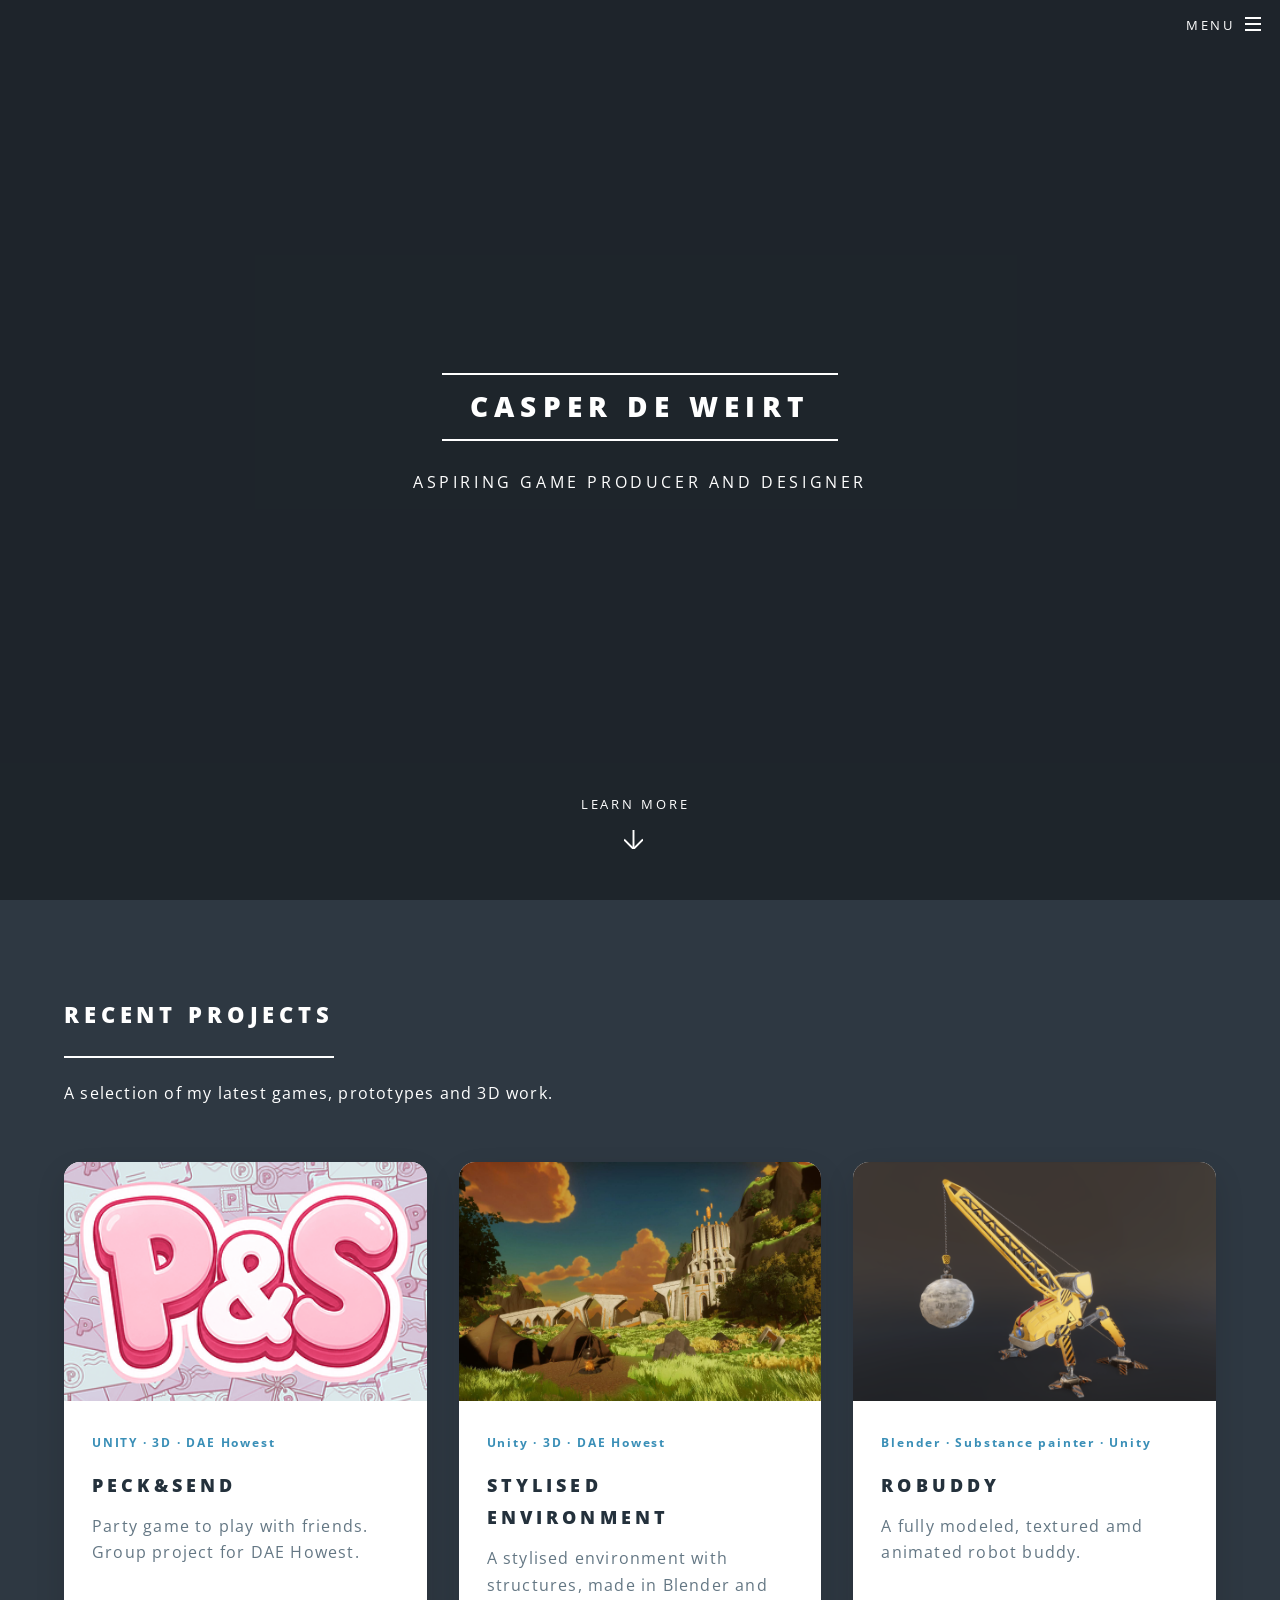
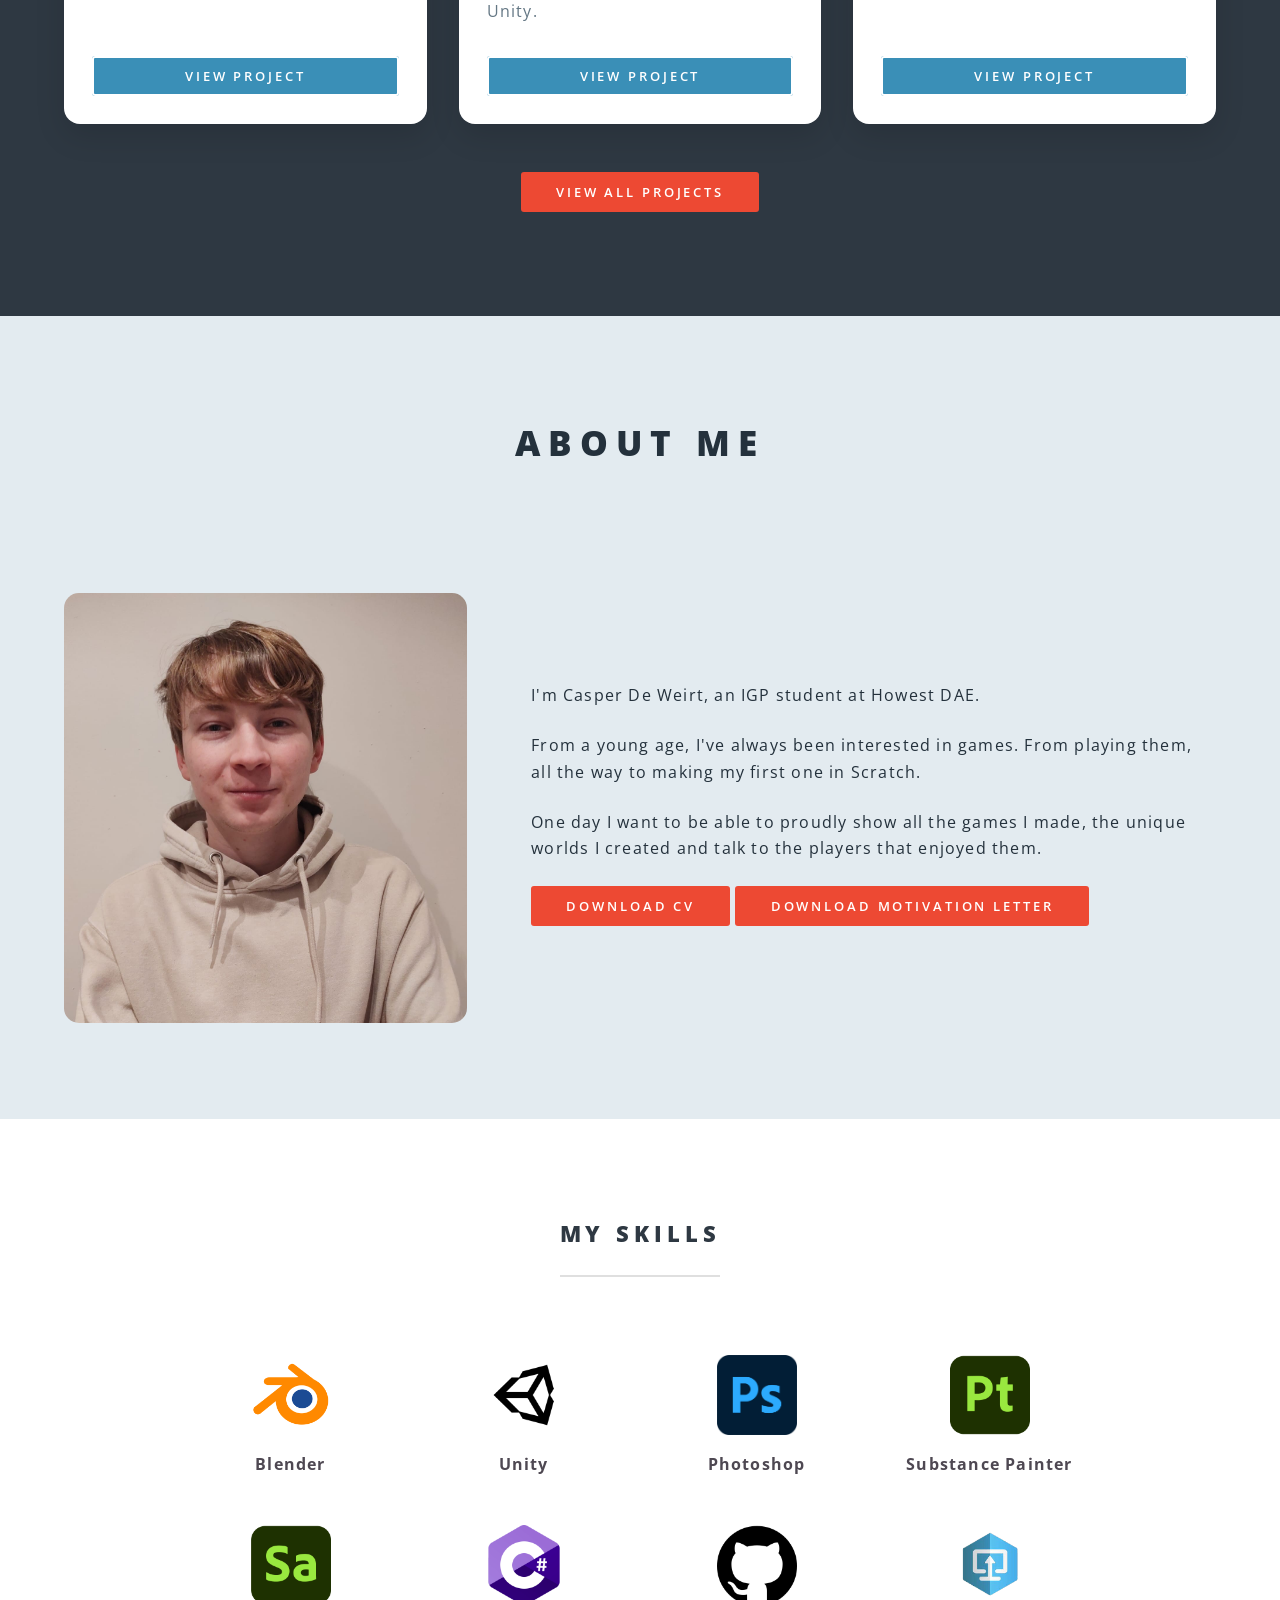
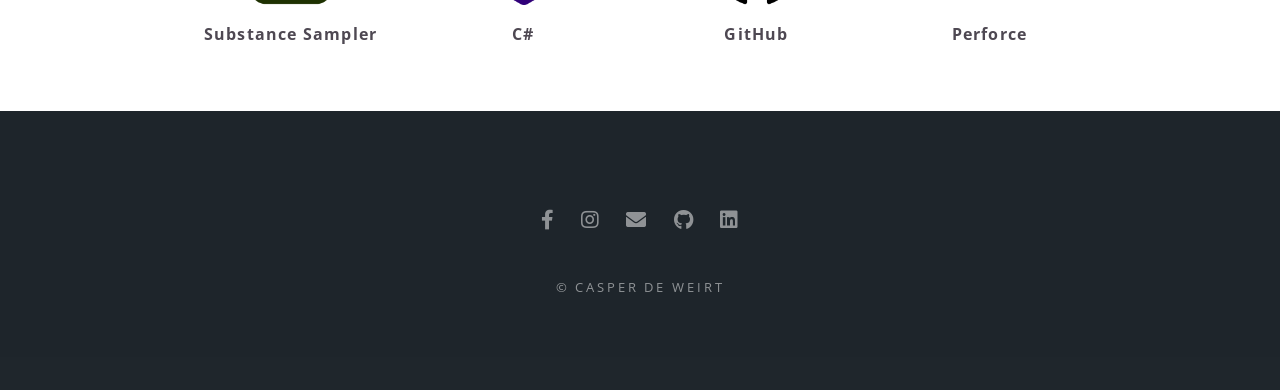
==== commit f3dc2631: "Update portfolio" ====
--- a/index.html
+++ b/index.html
@@ -26,7 +26,7 @@
 							<a href="#menu" class="menuToggle"><span>Menu</span></a>
 							<div id="menu">
 								<ul>
-									<li><a href="home.html">About me</a></li>
+									<li><a href="Home.html">About me</a></li>
 									<li><a href="projects.html">projects</a></li>
 									
 
@@ -41,7 +41,7 @@
 			<section id="banner">
 
 				<video autoplay muted loop playsinline id="banner-video">
-					<source src="images/banner.mp4" type="video/mp4">
+					<source src="images/Banner.mp4" type="video/mp4">
 				</video>
 
 				<div class="video-overlay"></div>
@@ -69,7 +69,7 @@
 						<!-- Recent Project 1 -->
 						<article class="project-card">
 
-							<a href="Projects/Template.html" class="project-image">
+							<a href="Projects/Peck&Send.html" class="project-image">
 								<img src="images/proj/Peck&Send/MainPic.png" alt="Project 1" />
 							</a>
 
@@ -82,7 +82,7 @@
 								<h3>Peck&Send</h3>
 
 								<p>
-									Fun game to play with friends. Group project for DAE Howest.
+									Party game to play with friends. Group project for DAE Howest.
 								</p>
 
 								<a href="Projects/Peck&Send.html" class="button">
@@ -97,7 +97,7 @@
 						<!-- Recent Project 2 -->
 						<article class="project-card">
 
-							<a href="projects/environment.html" class="project-image">
+							<a href="Projects/Environment.html" class="project-image">
 								<img src="images/proj/environment/MainPic.jpg" alt="Project 2" />
 							</a>
 
@@ -113,7 +113,7 @@
 									A stylised environment with structures, made in Blender and Unity.
 								</p>
 
-								<a href="projects/environment.html" class="button">
+								<a href="Projects/Environment.html" class="button">
 									View Project
 								</a>
 
@@ -125,7 +125,7 @@
 						<!-- Recent Project 3 -->
 						<article class="project-card">
 
-							<a href="projects/Robuddy.html" class="project-image">
+							<a href="Projects/Robuddy.html" class="project-image">
 								<img src="images/proj/Robuddy/MainPic.png" alt="Project 3" />
 							</a>
 
@@ -141,7 +141,7 @@
 									A fully modeled, textured amd animated robot buddy.
 								</p>
 
-								<a href="projects/Robuddy.html" class="button">
+								<a href="Projects/Robuddy.html" class="button">
 									View Project
 								</a>
 
@@ -182,8 +182,7 @@
 						<div class="about-text">
 
 							<p>
-								I'm Casper De Weirt, a student
-								IGP at Howest DAE.
+								I'm Casper De Weirt, an IGP student at Howest DAE.
 							</p>
 
 							<p>
@@ -192,10 +191,10 @@
 								in Scratch.
 							</p>
 
-							<p>
+							<!--<p>
 								In the first game jam I participated, I made my first
 								game in a team.
-							</p>
+							</p>-->
 
 							<p>
 								One day I want to be able to proudly show all the games
--- a/assets/css/main.css
+++ b/assets/css/main.css
@@ -4392,4 +4392,8 @@
 
 		#recent-projects .project-content .button:hover {
 			background-color: var(--accent-hover);
-		}+		}
+iframe.image.fit {
+	width: 100%;
+	height: 600px;
+}
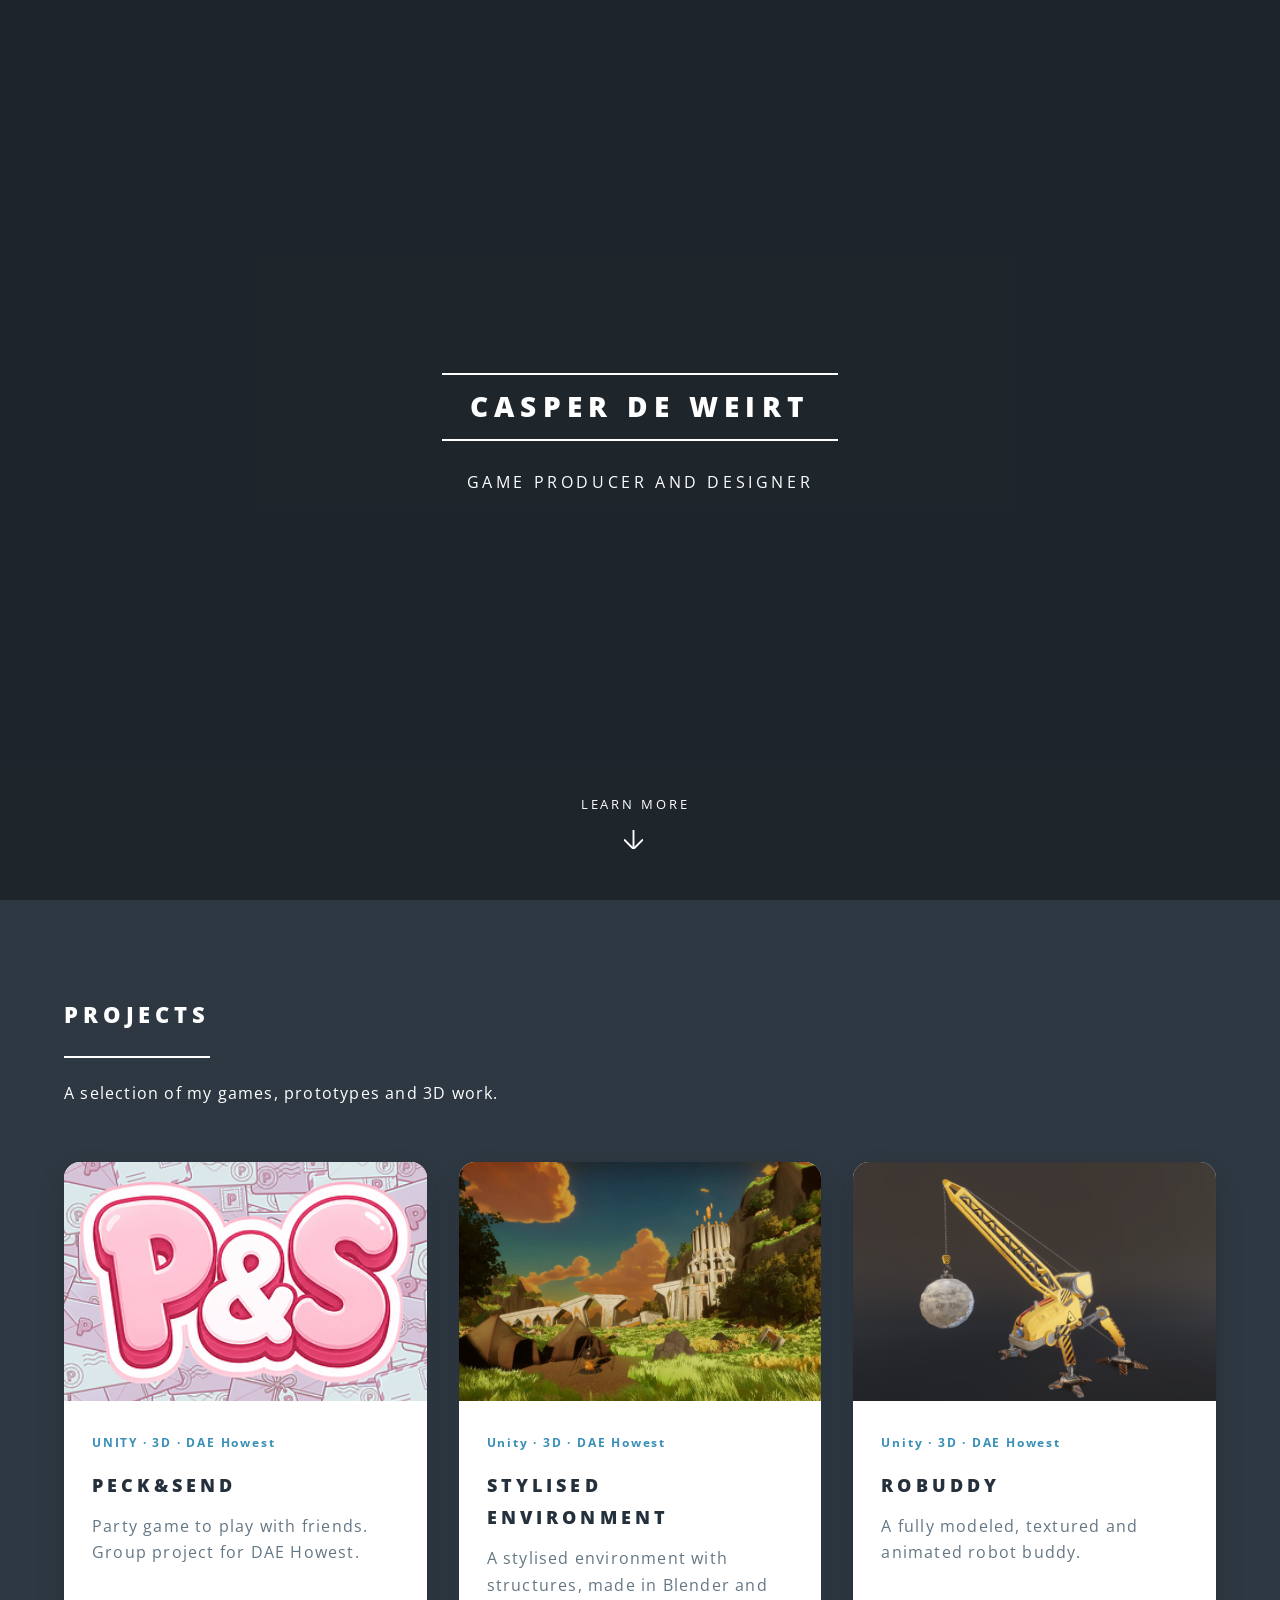
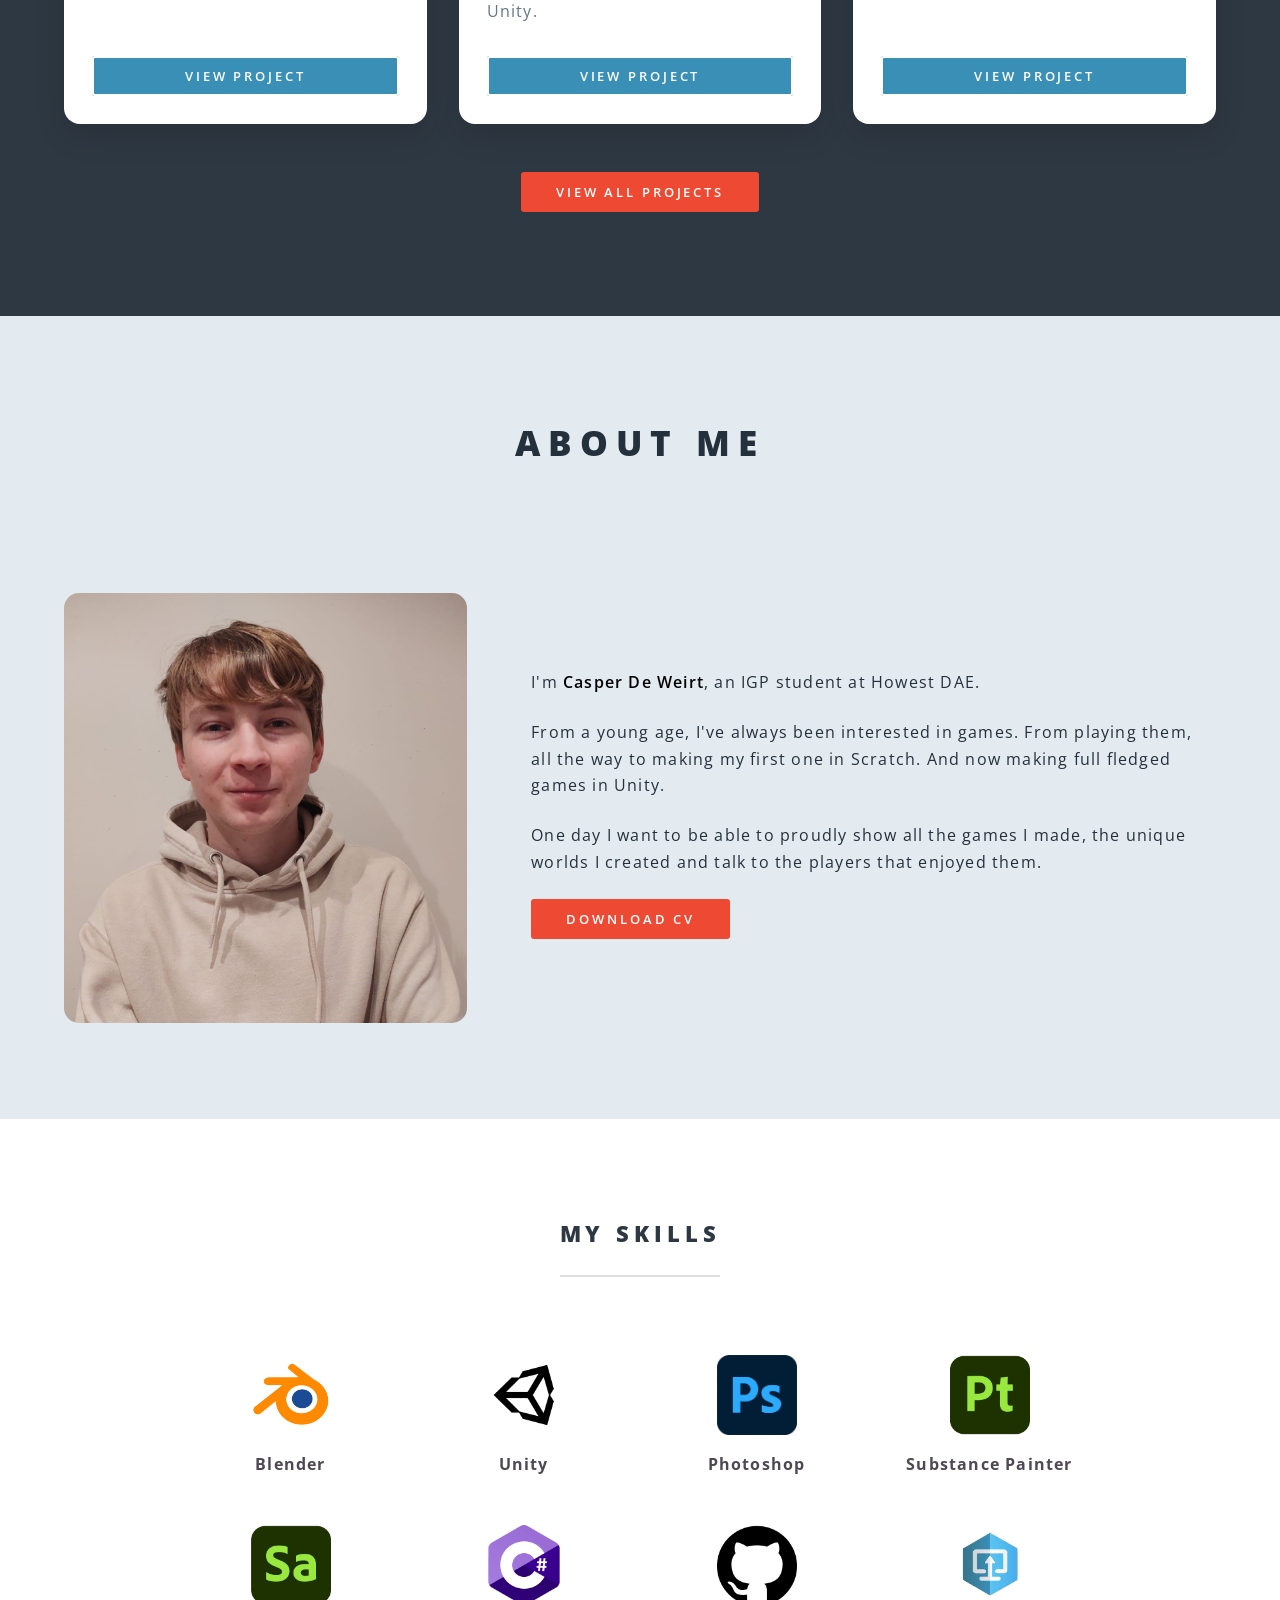
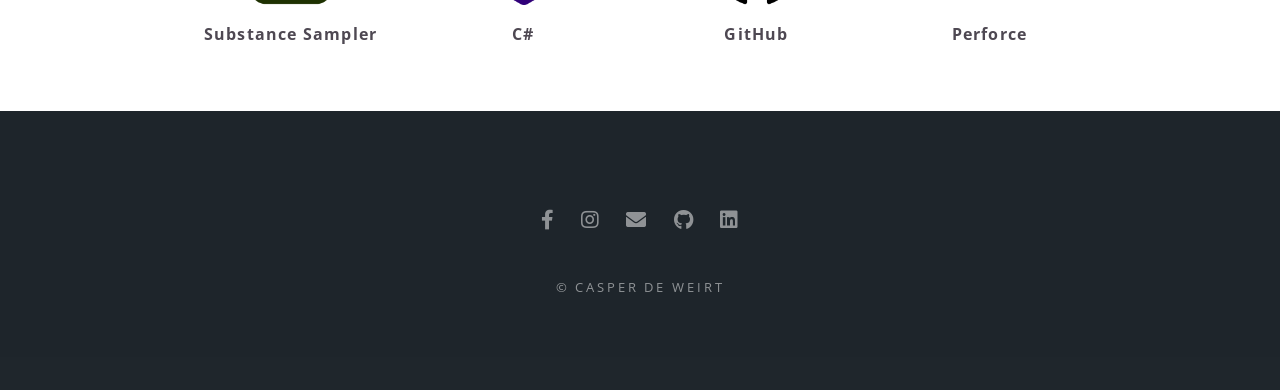
==== commit c2a4fadb: "Update layout and text" ====
--- a/index.html
+++ b/index.html
@@ -5,308 +5,527 @@
 	Free for personal and commercial use under the CCA 3.0 license (html5up.net/license)
 -->
 <html>
-	<head>
-		<title>About me - Casper De Weirt</title>
-		<meta charset="utf-8" />
-		<meta name="viewport" content="width=device-width, initial-scale=1, user-scalable=no" />
-		<link rel="stylesheet" href="assets/css/main.css" />
-		<noscript><link rel="stylesheet" href="assets/css/noscript.css" /></noscript>
-	</head>
-	<body class="landing is-preload">
-
-		<!-- Page Wrapper -->
-		<div id="page-wrapper">
-
-			<!-- Header -->
-			<header id="header" class="alt">
-				<h1><a href="Home.html">Casper De Weirt</a></h1>
-				<nav id="nav">
-					<ul>
-						<li class="special">
-							<a href="#menu" class="menuToggle"><span>Menu</span></a>
-							<div id="menu">
-								<ul>
-									<li><a href="Home.html">About me</a></li>
-									<li><a href="projects.html">projects</a></li>
-									
-
-								</ul>
-							</div>
-						</li>
-					</ul>
-				</nav>
-			</header>
-
-			<!-- Banner -->
-			<section id="banner">
-
-				<video autoplay muted loop playsinline id="banner-video">
-					<source src="images/Banner.mp4" type="video/mp4">
-				</video>
-
-				<div class="video-overlay"></div>
-
-				<div class="inner">
-					<h2>Casper De Weirt</h2>
-					<p>Aspiring game producer and designer</p>
+<head>
+	<title>About me - Casper De Weirt</title>
+	<meta charset="utf-8" />
+	<meta name="viewport" content="width=device-width, initial-scale=1, user-scalable=no" />
+	<link rel="stylesheet" href="assets/css/main.css" />
+	<noscript><link rel="stylesheet" href="assets/css/noscript.css" /></noscript>
+
+	<style>
+		@keyframes projectFadeIn {
+			from {
+				opacity: 0;
+				transform: translateY(15px);
+			}
+
+			to {
+				opacity: 1;
+				transform: translateY(0);
+			}
+		}
+
+		.project-extra.fade-in {
+			animation: projectFadeIn 0.5s ease;
+		}
+	</style>
+</head>
+<body class="landing is-preload">
+
+	<!-- Page Wrapper -->
+	<div id="page-wrapper">
+
+		<!-- Header -->
+		<header id="header" class="alt">
+			<h1><a href="Home.html">Casper De Weirt</a></h1>
+			
+		</header>
+
+		<!-- Banner -->
+		<section id="banner">
+
+			<video autoplay muted loop playsinline id="banner-video">
+				<source src="images/Banner.mp4" type="video/mp4">
+			</video>
+
+			<div class="video-overlay"></div>
+
+			<div class="inner">
+				<h2>Casper De Weirt</h2>
+				<p>Game producer and designer</p>
+			</div>
+
+			<a href="#one" class="more scrolly">Learn More</a>
+
+		</section>
+
+		<!-- Recent Projects -->
+		<section id="recent-projects" class="wrapper style2">
+			<div class="inner">
+
+				<header class="major">
+					<h2>Projects</h2>
+					<p>A selection of my games, prototypes and 3D work.</p>
+				</header>
+
+				<div class="projects-grid" id="projects-grid">
+
+					<!-- =================================
+						 VISIBLE PROJECTS (first 3)
+						 ================================= -->
+					<!-- Project 1 - Peck&Send -->
+					<article class="project-card">
+
+						<a href="Projects/Peck&Send.html" class="project-image">
+							<img src="images/proj/Peck&Send/MainPic.png" alt="Peck and send" />
+						</a>
+
+						<div class="project-content">
+
+							<p class="project-category">
+								UNITY · 3D · DAE Howest
+							</p>
+
+							<h3>Peck&Send</h3>
+
+							<p>
+								Party game to play with friends. Group project for DAE Howest.
+							</p>
+
+							<a href="Projects/Peck&Send.html" class="button">
+								View Project
+							</a>
+
+						</div>
+
+					</article>
+
+
+					<!-- Project 2 - Stylised environment -->
+					<article class="project-card">
+
+						<a href="Projects/Environment.html" class="project-image">
+							<img src="images/proj/environment/MainPic.jpg" alt="Stylised environment" />
+						</a>
+
+						<div class="project-content">
+
+							<p class="project-category">
+								Unity · 3D · DAE Howest
+							</p>
+
+							<h3>Stylised environment</h3>
+
+							<p>
+								A stylised environment with structures, made in Blender and Unity.
+							</p>
+
+							<a href="Projects/Environment.html" class="button">
+								View Project
+							</a>
+
+						</div>
+
+					</article>
+
+
+					<!-- Project 3 - Robuddy -->
+					<article class="project-card">
+
+						<a href="Projects/Robuddy.html" class="project-image">
+							<img src="images/proj/Robuddy/MainPic.png" alt="Robuddy" />
+						</a>
+
+						<div class="project-content">
+
+							<p class="project-category">
+								Unity · 3D · DAE Howest
+							</p>
+
+							<h3>Robuddy</h3>
+
+							<p>
+								A fully modeled, textured and animated robot buddy.
+							</p>
+
+							<a href="Projects/Robuddy.html" class="button">
+								View Project
+							</a>
+
+						</div>
+
+					</article>
+
+
+					<!-- =================================
+						 HIDDEN PROJECTS (shown after pressing "View All Projects")
+						 ================================= -->
+					<!-- Project 4 - Animated cart -->
+					<article class="project-card project-extra">
+
+						<a href="Projects/Cart.html" class="project-image">
+							<img src="images/proj/Cart/MainPic.jpg" alt="Animated cart" />
+						</a>
+
+						<div class="project-content">
+
+							<p class="project-category">
+								Unity · 3D · DAE Howest
+							</p>
+
+							<h3>Animated cart</h3>
+
+							<p>
+								A fully modeled, textured and animated racing cart.
+							</p>
+
+							<a href="Projects/Cart.html" class="button">
+								View Project
+							</a>
+
+						</div>
+
+					</article>
+
+
+					<!-- Project 5 - Party Popo -->
+					<article class="project-card project-extra">
+
+						<a href="Projects/PartyPopo.html" class="project-image">
+							<img src="images/proj/PartyPopo/MainPic.png" alt="Party Popo" />
+						</a>
+
+						<div class="project-content">
+
+							<p class="project-category">
+								Unity · 2D · Game Jam
+							</p>
+
+							<h3>Party Popo</h3>
+
+							<p>
+								Game jam project made in 32 hours
+							</p>
+
+							<a href="Projects/PartyPopo.html" class="button">
+								View Project
+							</a>
+
+						</div>
+
+					</article>
+
+
+					<!-- Project 6 - Small farm Diorama -->
+					<!--<article class="project-card project-extra">
+
+						<a href="Projects/DioramaFarm.html" class="project-image">
+							<img src="images/proj/DioramaFarm/MainPic.jpg" alt="Small farm Diorama" />
+						</a>
+
+						<div class="project-content">
+
+							<p class="project-category">
+								BLENDER · DAE Howest
+							</p>
+
+							<h3>Small farm Diorama</h3>
+
+							<p>
+								A diorama of a small farm house with a garden
+							</p>
+
+							<a href="Projects/DioramaFarm.html" class="button">
+								View Project
+							</a>
+
+						</div>
+
+					</article>-->
+
+
+					<!-- Project 7 - Go Nuts -->
+					<article class="project-card project-extra">
+
+						<a href="Projects/GoNuts.html" class="project-image">
+							<img src="images/proj/GoNuts/MainPic.png" alt="Go Nuts" />
+						</a>
+
+						<div class="project-content">
+
+							<p class="project-category">
+								Unity · 3D · Game Jam
+							</p>
+
+							<h3>Go Nuts</h3>
+
+							<p>
+								My first ever game jam project
+							</p>
+
+							<a href="Projects/GoNuts.html" class="button">
+								View Project
+							</a>
+
+						</div>
+
+					</article>
+
+
+					<!-- =================================
+						 OLD PROJECTS (still commented out, same as on projects.html)
+						 ================================= -->
+					<!--
+					<article class="project-card project-extra">
+
+						<a href="Projects/DioramaBeachProj.html" class="project-image">
+							<img src="images/proj/DioramaBeach/MainPic.jpg" alt="Beach Diorama" />
+						</a>
+
+						<div class="project-content">
+
+							<p class="project-category">
+								Blender · Photoshop · DAE Howest
+							</p>
+
+							<h3>Beach Diorama</h3>
+
+							<p>
+								A diorama of a beach house
+							</p>
+
+							<a href="Projects/DioramaBeachProj.html" class="button">
+								View Project
+							</a>
+
+						</div>
+
+					</article>
+
+					<article class="project-card project-extra">
+
+						<a href="Projects/SimpleScene.html" class="project-image">
+							<img src="images/proj/SimpleScene/MainPic.png" alt="Simple Star Wars scene" />
+						</a>
+
+						<div class="project-content">
+
+							<p class="project-category">
+								BLENDER · DAE Howest
+							</p>
+
+							<h3>Simple Star Wars scene</h3>
+
+							<p>
+								A scene made from simple shapes
+							</p>
+
+							<a href="Projects/SimpleScene.html" class="button">
+								View Project
+							</a>
+
+						</div>
+
+					</article>
+					-->
+
 				</div>
 
-				<a href="#one" class="more scrolly">Learn More</a>
-
-			</section>
-
-			<!-- Recent Projects -->
-			<section id="recent-projects" class="wrapper style2">
-				<div class="inner">
-
-					<header class="major">
-						<h2>Recent Projects</h2>
-						<p>A selection of my latest games, prototypes and 3D work.</p>
-					</header>
-
-					<div class="projects-grid">
-
-						<!-- Recent Project 1 -->
-						<article class="project-card">
-
-							<a href="Projects/Peck&Send.html" class="project-image">
-								<img src="images/proj/Peck&Send/MainPic.png" alt="Project 1" />
-							</a>
-
-							<div class="project-content">
-
-								<p class="project-category">
-									UNITY · 3D · DAE Howest
-								</p>
-
-								<h3>Peck&Send</h3>
-
-								<p>
-									Party game to play with friends. Group project for DAE Howest.
-								</p>
-
-								<a href="Projects/Peck&Send.html" class="button">
-									View Project
-								</a>
-
-							</div>
-
-						</article>
-
-
-						<!-- Recent Project 2 -->
-						<article class="project-card">
-
-							<a href="Projects/Environment.html" class="project-image">
-								<img src="images/proj/environment/MainPic.jpg" alt="Project 2" />
-							</a>
-
-							<div class="project-content">
-
-                                <p class="project-category">
-                                    Unity · 3D · DAE Howest
-                                </p>
-
-								<h3>Stylised environment</h3>
-
-								<p>
-									A stylised environment with structures, made in Blender and Unity.
-								</p>
-
-								<a href="Projects/Environment.html" class="button">
-									View Project
-								</a>
-
-							</div>
-
-						</article>
-
-
-						<!-- Recent Project 3 -->
-						<article class="project-card">
-
-							<a href="Projects/Robuddy.html" class="project-image">
-								<img src="images/proj/Robuddy/MainPic.png" alt="Project 3" />
-							</a>
-
-							<div class="project-content">
-
-                                <p class="project-category">
-                                    Blender · Substance painter · Unity
-                                </p>
-
-								<h3>Robuddy</h3>
-
-								<p>
-									A fully modeled, textured amd animated robot buddy.
-								</p>
-
-								<a href="Projects/Robuddy.html" class="button">
-									View Project
-								</a>
-
-							</div>
-
-						</article>
-
-					</div>
-
-
-					<!-- View All Projects -->
-
-					<ul class="actions special" style="margin-top: 3em;">
-						<li>
-							<a href="projects.html" class="button primary">
-								View All Projects
-							</a>
-						</li>
-					</ul>
-
-				</div>
-			</section>
-
-			<!-- About me -->
-			<section id="one" class="wrapper style1">
-				<div class="inner">
-
-					<header class="major about-title">
-						<h2>About Me</h2>
-					</header>
-
-					<div class="about-content">
-
-						<div class="about-image">
-							<img src="images/Me.jpg" alt="Casper De Weirt" />
-						</div>
-
-						<div class="about-text">
-
-							<p>
-								I'm Casper De Weirt, an IGP student at Howest DAE.
-							</p>
-
-							<p>
-								From a young age, I've always been interested in games.
-								From playing them, all the way to making my first one
-								in Scratch.
-							</p>
-
-							<!--<p>
-								In the first game jam I participated, I made my first
-								game in a team.
-							</p>-->
-
-							<p>
-								One day I want to be able to proudly show all the games
-								I made, the unique worlds I created and talk to the
-								players that enjoyed them.
-							</p>
-
-							<div class="about-buttons">
-								<a href="pdfs/CasperDeWeirt-CV.pdf" download class="button primary">
-									Download CV
-								</a>
-
-								<a href="pdfs/MotivationLetter.pdf" download class="button primary">
-									Download Motivation Letter
-								</a>
-							</div>
-
-						</div>
-
-					</div>
-
-				</div>
-			</section>
-
-			<!-- Skills -->
-			<section id="skills" class="wrapper style5">
-				<div class="inner">
-
-					<header class="major skills-title">
-						<h2>My Skills</h2>
-					</header>
-
-					<div class="skills-grid">
-
-						<div class="skill">
-							<img src="images/icons/blender.png" alt="Blender">
-							<p>Blender</p>
-						</div>
-
-						<div class="skill">
-							<img src="images/icons/unity.png" alt="Unity">
-							<p>Unity</p>
-						</div>
-
-						<div class="skill">
-							<img src="images/icons/photoshop.png" alt="Photoshop">
-							<p>Photoshop</p>
-						</div>
-
-						<div class="skill">
-							<img src="images/icons/substance-painter.png" alt="Substance 3D Painter">
-							<p>Substance Painter</p>
-						</div>
-
-						<div class="skill">
-							<img src="images/icons/substance-sampler.png" alt="Substance 3D Sampler">
-							<p>Substance Sampler</p>
-						</div>
-
-						<div class="skill">
-							<img src="images/icons/csharp.png" alt="C#">
-							<p>C#</p>
-						</div>
-
-						<div class="skill">
-							<img src="images/icons/github.png" alt="GitHub">
-							<p>GitHub</p>
-						</div>
-
-						<div class="skill">
-							<img src="images/icons/perforce.png" alt="Perforce">
-							<p>Perforce</p>
-						</div>
-
-					</div>
-
-				</div>
-			</section>
-						
-			
-			<!-- Footer -->
-			<footer id="footer">
-				<ul class="icons">
-					<li><a href="https://www.facebook.com/profile.php?id=100070098186497" class="icon brands fa-facebook-f"><span class="label">Facebook</span></a></li>
-					<li><a href="https://www.instagram.com/casperdeweirt/" class="icon brands fa-instagram"><span class="label">Instagram</span></a></li>
-					<li><a href="mailto:casper.de.weirt@gmail.com" class="icon solid fa-envelope"><span class="label">Email</span></a></li>
-					<li><a href="https://github.com/CasperDeWeirt"class="icon brands fa-github"target="_blank"><span class="label">GitHub</span></a></li>
+
+				<!-- View All Projects (toggle) -->
+
+				<ul class="actions special" style="margin-top: 3em;">
 					<li>
-						<a href="https://www.linkedin.com/in/casper-de-weirt-03b57b2b7"
-						   class="icon brands fa-linkedin"
-						   target="_blank"
-						   rel="noopener noreferrer">
-							<span class="label">LinkedIn</span>
+						<a href="#" id="toggle-projects" class="button primary">
+							View All Projects
 						</a>
 					</li>
 				</ul>
-				<ul class="copyright">
-					<li>&copy; Casper De Weirt</li>
-					
-				</ul>
-			</footer>
-
-		</div>
-
-		<!-- Scripts -->
-			<script src="assets/js/jquery.min.js"></script>
-			<script src="assets/js/jquery.scrollex.min.js"></script>
-			<script src="assets/js/jquery.scrolly.min.js"></script>
-			<script src="assets/js/browser.min.js"></script>
-			<script src="assets/js/breakpoints.min.js"></script>
-			<script src="assets/js/util.js"></script>
-			<script src="assets/js/main.js"></script>
-
-	</body>
+
+			</div>
+		</section>
+
+		<!-- About me -->
+		<section id="one" class="wrapper style1">
+			<div class="inner">
+
+				<header class="major about-title">
+					<h2>About Me</h2>
+				</header>
+
+				<div class="about-content">
+
+					<div class="about-image">
+						<img src="images/Me.jpg" alt="Casper De Weirt" />
+					</div>
+
+					<div class="about-text">
+
+						<p>
+							I'm <strong>Casper De Weirt</strong>, an IGP student at Howest DAE.
+						</p>
+
+                        <p>
+                            From a young age, I've always been interested in games.
+                            From playing them, all the way to making my first one
+                            in Scratch. And now making full fledged games in Unity.
+                        </p>
+
+                        <p>
+							One day I want to be able to proudly show all the games
+							I made, the unique worlds I created and talk to the
+							players that enjoyed them.
+						</p>
+
+						<div class="about-buttons">
+							<a href="pdfs/CasperDeWeirt-CV.pdf" download class="button primary">
+								Download CV
+							</a>
+
+							<!--<a href="pdfs/MotivationLetter - Casper De Weirt.pdf" download class="button primary">
+								Download Motivation Letter
+							</a>-->
+						</div>
+
+					</div>
+
+				</div>
+
+			</div>
+		</section>
+
+		<!-- Skills -->
+		<section id="skills" class="wrapper style5">
+			<div class="inner">
+
+				<header class="major skills-title">
+					<h2>My Skills</h2>
+				</header>
+
+				<div class="skills-grid">
+
+					<div class="skill">
+						<img src="images/icons/blender.png" alt="Blender">
+						<p>Blender</p>
+					</div>
+
+					<div class="skill">
+						<img src="images/icons/unity.png" alt="Unity">
+						<p>Unity</p>
+					</div>
+
+					<div class="skill">
+						<img src="images/icons/photoshop.png" alt="Photoshop">
+						<p>Photoshop</p>
+					</div>
+
+					<div class="skill">
+						<img src="images/icons/substance-painter.png" alt="Substance 3D Painter">
+						<p>Substance Painter</p>
+					</div>
+
+					<div class="skill">
+						<img src="images/icons/substance-sampler.png" alt="Substance 3D Sampler">
+						<p>Substance Sampler</p>
+					</div>
+
+					<div class="skill">
+						<img src="images/icons/csharp.png" alt="C#">
+						<p>C#</p>
+					</div>
+
+					<div class="skill">
+						<img src="images/icons/github.png" alt="GitHub">
+						<p>GitHub</p>
+					</div>
+
+					<div class="skill">
+						<img src="images/icons/perforce.png" alt="Perforce">
+						<p>Perforce</p>
+					</div>
+
+				</div>
+
+			</div>
+		</section>
+
+
+		<!-- Footer -->
+		<footer id="footer">
+			<ul class="icons">
+				<li><a href="https://www.facebook.com/profile.php?id=100070098186497" class="icon brands fa-facebook-f"><span class="label">Facebook</span></a></li>
+				<li><a href="https://www.instagram.com/casperdeweirt/" class="icon brands fa-instagram"><span class="label">Instagram</span></a></li>
+				<li><a href="mailto:casper.de.weirt@gmail.com" class="icon solid fa-envelope"><span class="label">Email</span></a></li>
+				<li><a href="https://github.com/CasperDeWeirt" class="icon brands fa-github" target="_blank"><span class="label">GitHub</span></a></li>
+				<li>
+					<a href="https://www.linkedin.com/in/casper-de-weirt-03b57b2b7"
+					   class="icon brands fa-linkedin"
+					   target="_blank"
+					   rel="noopener noreferrer">
+						<span class="label">LinkedIn</span>
+					</a>
+				</li>
+			</ul>
+			<ul class="copyright">
+				<li>&copy; Casper De Weirt</li>
+
+			</ul>
+		</footer>
+
+	</div>
+
+	<!-- Scripts -->
+	<script src="assets/js/jquery.min.js"></script>
+	<script src="assets/js/jquery.scrollex.min.js"></script>
+	<script src="assets/js/jquery.scrolly.min.js"></script>
+	<script src="assets/js/browser.min.js"></script>
+	<script src="assets/js/breakpoints.min.js"></script>
+	<script src="assets/js/util.js"></script>
+	<script src="assets/js/main.js"></script>
+
+	<!-- Show / hide extra projects -->
+	<script>
+		document.addEventListener("DOMContentLoaded", function () {
+
+			var grid = document.getElementById("projects-grid");
+			var button = document.getElementById("toggle-projects");
+
+			if (!grid || !button) return;
+
+			var extras = grid.querySelectorAll(".project-extra");
+			var showing = false;
+
+			// Hide the extra projects on load (inline style always wins over main.css)
+			extras.forEach(function (card) {
+				card.style.display = "none";
+			});
+
+			button.addEventListener("click", function (e) {
+				e.preventDefault();
+
+				showing = !showing;
+
+				extras.forEach(function (card) {
+					if (showing) {
+						card.style.display = "";   // back to the theme's normal display value
+						card.classList.add("fade-in");
+					} else {
+						card.style.display = "none";
+						card.classList.remove("fade-in");
+					}
+				});
+
+				button.textContent = showing ? "Show Less" : "View All Projects";
+
+				// When collapsing, scroll back to the top of the projects section
+				if (!showing) {
+					document.getElementById("recent-projects")
+						.scrollIntoView({ behavior: "smooth", block: "start" });
+				}
+			});
+
+		});
+	</script>
+
+</body>
 </html>
--- a/assets/css/main.css
+++ b/assets/css/main.css
@@ -36,11 +36,13 @@
 	border: 0;
 	font-size: 100%;
 	font: inherit;
-	vertical-align: baseline;}
+	vertical-align: baseline;
+}
 
 article, aside, details, figcaption, figure,
 footer, header, hgroup, menu, nav, section {
-	display: block;}
+	display: block;
+}
 
 body {
 	line-height: 1;
@@ -87,217 +89,455 @@
 
 /* Basic */
 
-	@-ms-viewport {
-		width: device-width;
-	}
-
-	html {
-		box-sizing: border-box;
-	}
-
-	*, *:before, *:after {
-		box-sizing: inherit;
-	}
-
-	body {
-		background: #2e3842;
-	}
-
-		body.is-preload *, body.is-preload *:before, body.is-preload *:after {
-			-moz-animation: none !important;
-			-webkit-animation: none !important;
-			-ms-animation: none !important;
-			animation: none !important;
-			-moz-transition: none !important;
-			-webkit-transition: none !important;
-			-ms-transition: none !important;
-			transition: none !important;
-		}
+@-ms-viewport {
+	width: device-width;
+}
+
+html {
+	box-sizing: border-box;
+}
+
+*, *:before, *:after {
+	box-sizing: inherit;
+}
+
+body {
+	background: #2e3842;
+}
+
+	body.is-preload *, body.is-preload *:before, body.is-preload *:after {
+		-moz-animation: none !important;
+		-webkit-animation: none !important;
+		-ms-animation: none !important;
+		animation: none !important;
+		-moz-transition: none !important;
+		-webkit-transition: none !important;
+		-ms-transition: none !important;
+		transition: none !important;
+	}
+
+body, input, select, textarea {
+	color: #fff;
+	font-family: "Open Sans", Helvetica, sans-serif;
+	font-size: 15pt;
+	font-weight: 400;
+	letter-spacing: 0.075em;
+	line-height: 1.65em;
+}
+
+@media screen and (max-width: 1680px) {
 
 	body, input, select, textarea {
-		color: #fff;
-		font-family: "Open Sans", Helvetica, sans-serif;
-		font-size: 15pt;
-		font-weight: 400;
-		letter-spacing: 0.075em;
-		line-height: 1.65em;
-	}
-
-		@media screen and (max-width: 1680px) {
-
-			body, input, select, textarea {
-				font-size: 13pt;
-			}
-
-		}
-
-		@media screen and (max-width: 1280px) {
-
-			body, input, select, textarea {
-				font-size: 12pt;
-			}
-
-		}
-
-		@media screen and (max-width: 736px) {
-
-			body, input, select, textarea {
-				font-size: 11pt;
-				letter-spacing: 0.0375em;
-			}
-
-		}
-
-	a {
-		-moz-transition: color 0.2s ease, border-bottom-color 0.2s ease;
-		-webkit-transition: color 0.2s ease, border-bottom-color 0.2s ease;
-		-ms-transition: color 0.2s ease, border-bottom-color 0.2s ease;
-		transition: color 0.2s ease, border-bottom-color 0.2s ease;
-		border-bottom: dotted 1px;
+		font-size: 13pt;
+	}
+}
+
+@media screen and (max-width: 1280px) {
+
+	body, input, select, textarea {
+		font-size: 12pt;
+	}
+}
+
+@media screen and (max-width: 736px) {
+
+	body, input, select, textarea {
+		font-size: 11pt;
+		letter-spacing: 0.0375em;
+	}
+}
+
+a {
+	-moz-transition: color 0.2s ease, border-bottom-color 0.2s ease;
+	-webkit-transition: color 0.2s ease, border-bottom-color 0.2s ease;
+	-ms-transition: color 0.2s ease, border-bottom-color 0.2s ease;
+	transition: color 0.2s ease, border-bottom-color 0.2s ease;
+	border-bottom: dotted 1px;
+	color: inherit;
+	text-decoration: none;
+}
+
+	a:hover {
+		border-bottom-color: transparent;
+	}
+
+strong, b {
+	color: #fff;
+	font-weight: 600;
+}
+
+em, i {
+	font-style: italic;
+}
+
+p {
+	margin: 0 0 2em 0;
+}
+
+h1, h2, h3, h4, h5, h6 {
+	color: #fff;
+	font-weight: 800;
+	letter-spacing: 0.225em;
+	line-height: 1em;
+	margin: 0 0 1em 0;
+	text-transform: uppercase;
+}
+
+	h1 a, h2 a, h3 a, h4 a, h5 a, h6 a {
 		color: inherit;
 		text-decoration: none;
 	}
 
-		a:hover {
-			border-bottom-color: transparent;
-		}
-
-	strong, b {
-		color: #fff;
-		font-weight: 600;
-	}
-
-	em, i {
-		font-style: italic;
-	}
-
-	p {
-		margin: 0 0 2em 0;
-	}
-
-	h1, h2, h3, h4, h5, h6 {
-		color: #fff;
-		font-weight: 800;
-		letter-spacing: 0.225em;
-		line-height: 1em;
-		margin: 0 0 1em 0;
-		text-transform: uppercase;
-	}
-
-		h1 a, h2 a, h3 a, h4 a, h5 a, h6 a {
-			color: inherit;
-			text-decoration: none;
-		}
+h2 {
+	font-size: 1.35em;
+	line-height: 1.75em;
+}
+
+@media screen and (max-width: 736px) {
 
 	h2 {
-		font-size: 1.35em;
+		font-size: 1.1em;
+		line-height: 1.65em;
+	}
+}
+
+h3 {
+	font-size: 1.15em;
+	line-height: 1.75em;
+}
+
+@media screen and (max-width: 736px) {
+
+	h3 {
+		font-size: 1em;
+		line-height: 1.65em;
+	}
+}
+
+h4 {
+	font-size: 1em;
+	line-height: 1.5em;
+}
+
+h5 {
+	font-size: 0.8em;
+	line-height: 1.5em;
+}
+
+h6 {
+	font-size: 0.7em;
+	line-height: 1.5em;
+}
+
+sub {
+	font-size: 0.8em;
+	position: relative;
+	top: 0.5em;
+}
+
+sup {
+	font-size: 0.8em;
+	position: relative;
+	top: -0.5em;
+}
+
+hr {
+	border: 0;
+	border-bottom: solid 2px #fff;
+	margin: 3em 0;
+}
+
+	hr.major {
+		margin: 4.5em 0;
+	}
+
+blockquote {
+	border-left: solid 4px #fff;
+	font-style: italic;
+	margin: 0 0 2em 0;
+	padding: 0.5em 0 0.5em 2em;
+}
+
+code {
+	background: rgba(144, 144, 144, 0.25);
+	border-radius: 3px;
+	font-family: "Courier New", monospace;
+	font-size: 0.9em;
+	letter-spacing: 0;
+	margin: 0 0.25em;
+	padding: 0.25em 0.65em;
+}
+
+pre {
+	-webkit-overflow-scrolling: touch;
+	font-family: "Courier New", monospace;
+	font-size: 0.9em;
+	margin: 0 0 2em 0;
+}
+
+	pre code {
+		display: block;
 		line-height: 1.75em;
-	}
-
-		@media screen and (max-width: 736px) {
-
-			h2 {
-				font-size: 1.1em;
-				line-height: 1.65em;
-			}
-
-		}
-
-	h3 {
-		font-size: 1.15em;
-		line-height: 1.75em;
-	}
-
-		@media screen and (max-width: 736px) {
-
-			h3 {
-				font-size: 1em;
-				line-height: 1.65em;
-			}
-
-		}
-
-	h4 {
-		font-size: 1em;
-		line-height: 1.5em;
-	}
-
-	h5 {
-		font-size: 0.8em;
-		line-height: 1.5em;
-	}
-
-	h6 {
-		font-size: 0.7em;
-		line-height: 1.5em;
-	}
-
-	sub {
-		font-size: 0.8em;
-		position: relative;
-		top: 0.5em;
-	}
-
-	sup {
-		font-size: 0.8em;
-		position: relative;
-		top: -0.5em;
-	}
-
-	hr {
-		border: 0;
-		border-bottom: solid 2px #fff;
-		margin: 3em 0;
-	}
-
-		hr.major {
-			margin: 4.5em 0;
-		}
-
-	blockquote {
-		border-left: solid 4px #fff;
-		font-style: italic;
-		margin: 0 0 2em 0;
-		padding: 0.5em 0 0.5em 2em;
-	}
-
-	code {
-		background: rgba(144, 144, 144, 0.25);
-		border-radius: 3px;
-		font-family: "Courier New", monospace;
-		font-size: 0.9em;
-		letter-spacing: 0;
-		margin: 0 0.25em;
-		padding: 0.25em 0.65em;
-	}
-
-	pre {
-		-webkit-overflow-scrolling: touch;
-		font-family: "Courier New", monospace;
-		font-size: 0.9em;
-		margin: 0 0 2em 0;
-	}
-
-		pre code {
-			display: block;
-			line-height: 1.75em;
-			padding: 1em 1.5em;
-			overflow-x: auto;
-		}
-
-	.align-left {
-		text-align: left;
-	}
-
-	.align-center {
-		text-align: center;
-	}
-
-	.align-right {
-		text-align: right;
-	}
+		padding: 1em 1.5em;
+		overflow-x: auto;
+	}
+
+.align-left {
+	text-align: left;
+}
+
+.align-center {
+	text-align: center;
+}
+
+.align-right {
+	text-align: right;
+}
 
 /* Row */
+
+.row {
+	display: flex;
+	flex-wrap: wrap;
+	box-sizing: border-box;
+	align-items: stretch;
+}
+
+	.row > * {
+		box-sizing: border-box;
+	}
+
+	.row.gtr-uniform > * > :last-child {
+		margin-bottom: 0;
+	}
+
+	.row.aln-left {
+		justify-content: flex-start;
+	}
+
+	.row.aln-center {
+		justify-content: center;
+	}
+
+	.row.aln-right {
+		justify-content: flex-end;
+	}
+
+	.row.aln-top {
+		align-items: flex-start;
+	}
+
+	.row.aln-middle {
+		align-items: center;
+	}
+
+	.row.aln-bottom {
+		align-items: flex-end;
+	}
+
+	.row > .imp {
+		order: -1;
+	}
+
+	.row > .col-1 {
+		width: 8.33333%;
+	}
+
+	.row > .off-1 {
+		margin-left: 8.33333%;
+	}
+
+	.row > .col-2 {
+		width: 16.66667%;
+	}
+
+	.row > .off-2 {
+		margin-left: 16.66667%;
+	}
+
+	.row > .col-3 {
+		width: 25%;
+	}
+
+	.row > .off-3 {
+		margin-left: 25%;
+	}
+
+	.row > .col-4 {
+		width: 33.33333%;
+	}
+
+	.row > .off-4 {
+		margin-left: 33.33333%;
+	}
+
+	.row > .col-5 {
+		width: 41.66667%;
+	}
+
+	.row > .off-5 {
+		margin-left: 41.66667%;
+	}
+
+	.row > .col-6 {
+		width: 50%;
+	}
+
+	.row > .off-6 {
+		margin-left: 50%;
+	}
+
+	.row > .col-7 {
+		width: 58.33333%;
+	}
+
+	.row > .off-7 {
+		margin-left: 58.33333%;
+	}
+
+	.row > .col-8 {
+		width: 66.66667%;
+	}
+
+	.row > .off-8 {
+		margin-left: 66.66667%;
+	}
+
+	.row > .col-9 {
+		width: 75%;
+	}
+
+	.row > .off-9 {
+		margin-left: 75%;
+	}
+
+	.row > .col-10 {
+		width: 83.33333%;
+	}
+
+	.row > .off-10 {
+		margin-left: 83.33333%;
+	}
+
+	.row > .col-11 {
+		width: 91.66667%;
+	}
+
+	.row > .off-11 {
+		margin-left: 91.66667%;
+	}
+
+	.row > .col-12 {
+		width: 100%;
+	}
+
+	.row > .off-12 {
+		margin-left: 100%;
+	}
+
+	.row.gtr-0 {
+		margin-top: 0;
+		margin-left: 0em;
+	}
+
+		.row.gtr-0 > * {
+			padding: 0 0 0 0em;
+		}
+
+		.row.gtr-0.gtr-uniform {
+			margin-top: 0em;
+		}
+
+			.row.gtr-0.gtr-uniform > * {
+				padding-top: 0em;
+			}
+
+	.row.gtr-25 {
+		margin-top: 0;
+		margin-left: -0.375em;
+	}
+
+		.row.gtr-25 > * {
+			padding: 0 0 0 0.375em;
+		}
+
+		.row.gtr-25.gtr-uniform {
+			margin-top: -0.375em;
+		}
+
+			.row.gtr-25.gtr-uniform > * {
+				padding-top: 0.375em;
+			}
+
+	.row.gtr-50 {
+		margin-top: 0;
+		margin-left: -0.75em;
+	}
+
+		.row.gtr-50 > * {
+			padding: 0 0 0 0.75em;
+		}
+
+		.row.gtr-50.gtr-uniform {
+			margin-top: -0.75em;
+		}
+
+			.row.gtr-50.gtr-uniform > * {
+				padding-top: 0.75em;
+			}
+
+.row {
+	margin-top: 0;
+	margin-left: -1.5em;
+}
+
+	.row > * {
+		padding: 0 0 0 1.5em;
+	}
+
+	.row.gtr-uniform {
+		margin-top: -1.5em;
+	}
+
+		.row.gtr-uniform > * {
+			padding-top: 1.5em;
+		}
+
+	.row.gtr-150 {
+		margin-top: 0;
+		margin-left: -2.25em;
+	}
+
+		.row.gtr-150 > * {
+			padding: 0 0 0 2.25em;
+		}
+
+		.row.gtr-150.gtr-uniform {
+			margin-top: -2.25em;
+		}
+
+			.row.gtr-150.gtr-uniform > * {
+				padding-top: 2.25em;
+			}
+
+	.row.gtr-200 {
+		margin-top: 0;
+		margin-left: -3em;
+	}
+
+		.row.gtr-200 > * {
+			padding: 0 0 0 3em;
+		}
+
+		.row.gtr-200.gtr-uniform {
+			margin-top: -3em;
+		}
+
+			.row.gtr-200.gtr-uniform > * {
+				padding-top: 3em;
+			}
+
+@media screen and (max-width: 1680px) {
 
 	.row {
 		display: flex;
@@ -338,103 +578,103 @@
 			align-items: flex-end;
 		}
 
-		.row > .imp {
+		.row > .imp-xlarge {
 			order: -1;
 		}
 
-		.row > .col-1 {
+		.row > .col-1-xlarge {
 			width: 8.33333%;
 		}
 
-		.row > .off-1 {
+		.row > .off-1-xlarge {
 			margin-left: 8.33333%;
 		}
 
-		.row > .col-2 {
+		.row > .col-2-xlarge {
 			width: 16.66667%;
 		}
 
-		.row > .off-2 {
+		.row > .off-2-xlarge {
 			margin-left: 16.66667%;
 		}
 
-		.row > .col-3 {
+		.row > .col-3-xlarge {
 			width: 25%;
 		}
 
-		.row > .off-3 {
+		.row > .off-3-xlarge {
 			margin-left: 25%;
 		}
 
-		.row > .col-4 {
+		.row > .col-4-xlarge {
 			width: 33.33333%;
 		}
 
-		.row > .off-4 {
+		.row > .off-4-xlarge {
 			margin-left: 33.33333%;
 		}
 
-		.row > .col-5 {
+		.row > .col-5-xlarge {
 			width: 41.66667%;
 		}
 
-		.row > .off-5 {
+		.row > .off-5-xlarge {
 			margin-left: 41.66667%;
 		}
 
-		.row > .col-6 {
+		.row > .col-6-xlarge {
 			width: 50%;
 		}
 
-		.row > .off-6 {
+		.row > .off-6-xlarge {
 			margin-left: 50%;
 		}
 
-		.row > .col-7 {
+		.row > .col-7-xlarge {
 			width: 58.33333%;
 		}
 
-		.row > .off-7 {
+		.row > .off-7-xlarge {
 			margin-left: 58.33333%;
 		}
 
-		.row > .col-8 {
+		.row > .col-8-xlarge {
 			width: 66.66667%;
 		}
 
-		.row > .off-8 {
+		.row > .off-8-xlarge {
 			margin-left: 66.66667%;
 		}
 
-		.row > .col-9 {
+		.row > .col-9-xlarge {
 			width: 75%;
 		}
 
-		.row > .off-9 {
+		.row > .off-9-xlarge {
 			margin-left: 75%;
 		}
 
-		.row > .col-10 {
+		.row > .col-10-xlarge {
 			width: 83.33333%;
 		}
 
-		.row > .off-10 {
+		.row > .off-10-xlarge {
 			margin-left: 83.33333%;
 		}
 
-		.row > .col-11 {
+		.row > .col-11-xlarge {
 			width: 91.66667%;
 		}
 
-		.row > .off-11 {
+		.row > .off-11-xlarge {
 			margin-left: 91.66667%;
 		}
 
-		.row > .col-12 {
+		.row > .col-12-xlarge {
 			width: 100%;
 		}
 
-		.row > .off-12 {
+		.row > .off-12-xlarge {
 			margin-left: 100%;
 		}
 
@@ -489,22 +729,22 @@
 					padding-top: 0.75em;
 				}
 
-		.row {
-			margin-top: 0;
-			margin-left: -1.5em;
-		}
-
-			.row > * {
-				padding: 0 0 0 1.5em;
-			}
-
-			.row.gtr-uniform {
-				margin-top: -1.5em;
-			}
-
-				.row.gtr-uniform > * {
-					padding-top: 1.5em;
-				}
+	.row {
+		margin-top: 0;
+		margin-left: -1.5em;
+	}
+
+		.row > * {
+			padding: 0 0 0 1.5em;
+		}
+
+		.row.gtr-uniform {
+			margin-top: -1.5em;
+		}
+
+			.row.gtr-uniform > * {
+				padding-top: 1.5em;
+			}
 
 		.row.gtr-150 {
 			margin-top: 0;
@@ -539,1497 +779,1149 @@
 				.row.gtr-200.gtr-uniform > * {
 					padding-top: 3em;
 				}
-
-		@media screen and (max-width: 1680px) {
-
-			.row {
-				display: flex;
-				flex-wrap: wrap;
-				box-sizing: border-box;
-				align-items: stretch;
-			}
-
-				.row > * {
-					box-sizing: border-box;
+}
+
+@media screen and (max-width: 1280px) {
+
+	.row {
+		display: flex;
+		flex-wrap: wrap;
+		box-sizing: border-box;
+		align-items: stretch;
+	}
+
+		.row > * {
+			box-sizing: border-box;
+		}
+
+		.row.gtr-uniform > * > :last-child {
+			margin-bottom: 0;
+		}
+
+		.row.aln-left {
+			justify-content: flex-start;
+		}
+
+		.row.aln-center {
+			justify-content: center;
+		}
+
+		.row.aln-right {
+			justify-content: flex-end;
+		}
+
+		.row.aln-top {
+			align-items: flex-start;
+		}
+
+		.row.aln-middle {
+			align-items: center;
+		}
+
+		.row.aln-bottom {
+			align-items: flex-end;
+		}
+
+		.row > .imp-large {
+			order: -1;
+		}
+
+		.row > .col-1-large {
+			width: 8.33333%;
+		}
+
+		.row > .off-1-large {
+			margin-left: 8.33333%;
+		}
+
+		.row > .col-2-large {
+			width: 16.66667%;
+		}
+
+		.row > .off-2-large {
+			margin-left: 16.66667%;
+		}
+
+		.row > .col-3-large {
+			width: 25%;
+		}
+
+		.row > .off-3-large {
+			margin-left: 25%;
+		}
+
+		.row > .col-4-large {
+			width: 33.33333%;
+		}
+
+		.row > .off-4-large {
+			margin-left: 33.33333%;
+		}
+
+		.row > .col-5-large {
+			width: 41.66667%;
+		}
+
+		.row > .off-5-large {
+			margin-left: 41.66667%;
+		}
+
+		.row > .col-6-large {
+			width: 50%;
+		}
+
+		.row > .off-6-large {
+			margin-left: 50%;
+		}
+
+		.row > .col-7-large {
+			width: 58.33333%;
+		}
+
+		.row > .off-7-large {
+			margin-left: 58.33333%;
+		}
+
+		.row > .col-8-large {
+			width: 66.66667%;
+		}
+
+		.row > .off-8-large {
+			margin-left: 66.66667%;
+		}
+
+		.row > .col-9-large {
+			width: 75%;
+		}
+
+		.row > .off-9-large {
+			margin-left: 75%;
+		}
+
+		.row > .col-10-large {
+			width: 83.33333%;
+		}
+
+		.row > .off-10-large {
+			margin-left: 83.33333%;
+		}
+
+		.row > .col-11-large {
+			width: 91.66667%;
+		}
+
+		.row > .off-11-large {
+			margin-left: 91.66667%;
+		}
+
+		.row > .col-12-large {
+			width: 100%;
+		}
+
+		.row > .off-12-large {
+			margin-left: 100%;
+		}
+
+		.row.gtr-0 {
+			margin-top: 0;
+			margin-left: 0em;
+		}
+
+			.row.gtr-0 > * {
+				padding: 0 0 0 0em;
+			}
+
+			.row.gtr-0.gtr-uniform {
+				margin-top: 0em;
+			}
+
+				.row.gtr-0.gtr-uniform > * {
+					padding-top: 0em;
 				}
 
-				.row.gtr-uniform > * > :last-child {
-					margin-bottom: 0;
+		.row.gtr-25 {
+			margin-top: 0;
+			margin-left: -0.375em;
+		}
+
+			.row.gtr-25 > * {
+				padding: 0 0 0 0.375em;
+			}
+
+			.row.gtr-25.gtr-uniform {
+				margin-top: -0.375em;
+			}
+
+				.row.gtr-25.gtr-uniform > * {
+					padding-top: 0.375em;
 				}
 
-				.row.aln-left {
-					justify-content: flex-start;
+		.row.gtr-50 {
+			margin-top: 0;
+			margin-left: -0.75em;
+		}
+
+			.row.gtr-50 > * {
+				padding: 0 0 0 0.75em;
+			}
+
+			.row.gtr-50.gtr-uniform {
+				margin-top: -0.75em;
+			}
+
+				.row.gtr-50.gtr-uniform > * {
+					padding-top: 0.75em;
 				}
 
-				.row.aln-center {
-					justify-content: center;
+	.row {
+		margin-top: 0;
+		margin-left: -1.5em;
+	}
+
+		.row > * {
+			padding: 0 0 0 1.5em;
+		}
+
+		.row.gtr-uniform {
+			margin-top: -1.5em;
+		}
+
+			.row.gtr-uniform > * {
+				padding-top: 1.5em;
+			}
+
+		.row.gtr-150 {
+			margin-top: 0;
+			margin-left: -2.25em;
+		}
+
+			.row.gtr-150 > * {
+				padding: 0 0 0 2.25em;
+			}
+
+			.row.gtr-150.gtr-uniform {
+				margin-top: -2.25em;
+			}
+
+				.row.gtr-150.gtr-uniform > * {
+					padding-top: 2.25em;
 				}
 
-				.row.aln-right {
-					justify-content: flex-end;
+		.row.gtr-200 {
+			margin-top: 0;
+			margin-left: -3em;
+		}
+
+			.row.gtr-200 > * {
+				padding: 0 0 0 3em;
+			}
+
+			.row.gtr-200.gtr-uniform {
+				margin-top: -3em;
+			}
+
+				.row.gtr-200.gtr-uniform > * {
+					padding-top: 3em;
 				}
-
-				.row.aln-top {
-					align-items: flex-start;
+}
+
+@media screen and (max-width: 980px) {
+
+	.row {
+		display: flex;
+		flex-wrap: wrap;
+		box-sizing: border-box;
+		align-items: stretch;
+	}
+
+		.row > * {
+			box-sizing: border-box;
+		}
+
+		.row.gtr-uniform > * > :last-child {
+			margin-bottom: 0;
+		}
+
+		.row.aln-left {
+			justify-content: flex-start;
+		}
+
+		.row.aln-center {
+			justify-content: center;
+		}
+
+		.row.aln-right {
+			justify-content: flex-end;
+		}
+
+		.row.aln-top {
+			align-items: flex-start;
+		}
+
+		.row.aln-middle {
+			align-items: center;
+		}
+
+		.row.aln-bottom {
+			align-items: flex-end;
+		}
+
+		.row > .imp-medium {
+			order: -1;
+		}
+
+		.row > .col-1-medium {
+			width: 8.33333%;
+		}
+
+		.row > .off-1-medium {
+			margin-left: 8.33333%;
+		}
+
+		.row > .col-2-medium {
+			width: 16.66667%;
+		}
+
+		.row > .off-2-medium {
+			margin-left: 16.66667%;
+		}
+
+		.row > .col-3-medium {
+			width: 25%;
+		}
+
+		.row > .off-3-medium {
+			margin-left: 25%;
+		}
+
+		.row > .col-4-medium {
+			width: 33.33333%;
+		}
+
+		.row > .off-4-medium {
+			margin-left: 33.33333%;
+		}
+
+		.row > .col-5-medium {
+			width: 41.66667%;
+		}
+
+		.row > .off-5-medium {
+			margin-left: 41.66667%;
+		}
+
+		.row > .col-6-medium {
+			width: 50%;
+		}
+
+		.row > .off-6-medium {
+			margin-left: 50%;
+		}
+
+		.row > .col-7-medium {
+			width: 58.33333%;
+		}
+
+		.row > .off-7-medium {
+			margin-left: 58.33333%;
+		}
+
+		.row > .col-8-medium {
+			width: 66.66667%;
+		}
+
+		.row > .off-8-medium {
+			margin-left: 66.66667%;
+		}
+
+		.row > .col-9-medium {
+			width: 75%;
+		}
+
+		.row > .off-9-medium {
+			margin-left: 75%;
+		}
+
+		.row > .col-10-medium {
+			width: 83.33333%;
+		}
+
+		.row > .off-10-medium {
+			margin-left: 83.33333%;
+		}
+
+		.row > .col-11-medium {
+			width: 91.66667%;
+		}
+
+		.row > .off-11-medium {
+			margin-left: 91.66667%;
+		}
+
+		.row > .col-12-medium {
+			width: 100%;
+		}
+
+		.row > .off-12-medium {
+			margin-left: 100%;
+		}
+
+		.row.gtr-0 {
+			margin-top: 0;
+			margin-left: 0em;
+		}
+
+			.row.gtr-0 > * {
+				padding: 0 0 0 0em;
+			}
+
+			.row.gtr-0.gtr-uniform {
+				margin-top: 0em;
+			}
+
+				.row.gtr-0.gtr-uniform > * {
+					padding-top: 0em;
 				}
 
-				.row.aln-middle {
-					align-items: center;
+		.row.gtr-25 {
+			margin-top: 0;
+			margin-left: -0.375em;
+		}
+
+			.row.gtr-25 > * {
+				padding: 0 0 0 0.375em;
+			}
+
+			.row.gtr-25.gtr-uniform {
+				margin-top: -0.375em;
+			}
+
+				.row.gtr-25.gtr-uniform > * {
+					padding-top: 0.375em;
 				}
 
-				.row.aln-bottom {
-					align-items: flex-end;
+		.row.gtr-50 {
+			margin-top: 0;
+			margin-left: -0.75em;
+		}
+
+			.row.gtr-50 > * {
+				padding: 0 0 0 0.75em;
+			}
+
+			.row.gtr-50.gtr-uniform {
+				margin-top: -0.75em;
+			}
+
+				.row.gtr-50.gtr-uniform > * {
+					padding-top: 0.75em;
 				}
 
-				.row > .imp-xlarge {
-					order: -1;
+	.row {
+		margin-top: 0;
+		margin-left: -1.5em;
+	}
+
+		.row > * {
+			padding: 0 0 0 1.5em;
+		}
+
+		.row.gtr-uniform {
+			margin-top: -1.5em;
+		}
+
+			.row.gtr-uniform > * {
+				padding-top: 1.5em;
+			}
+
+		.row.gtr-150 {
+			margin-top: 0;
+			margin-left: -2.25em;
+		}
+
+			.row.gtr-150 > * {
+				padding: 0 0 0 2.25em;
+			}
+
+			.row.gtr-150.gtr-uniform {
+				margin-top: -2.25em;
+			}
+
+				.row.gtr-150.gtr-uniform > * {
+					padding-top: 2.25em;
 				}
 
-				.row > .col-1-xlarge {
-					width: 8.33333%;
+		.row.gtr-200 {
+			margin-top: 0;
+			margin-left: -3em;
+		}
+
+			.row.gtr-200 > * {
+				padding: 0 0 0 3em;
+			}
+
+			.row.gtr-200.gtr-uniform {
+				margin-top: -3em;
+			}
+
+				.row.gtr-200.gtr-uniform > * {
+					padding-top: 3em;
 				}
-
-				.row > .off-1-xlarge {
-					margin-left: 8.33333%;
+}
+
+@media screen and (max-width: 736px) {
+
+	.row {
+		display: flex;
+		flex-wrap: wrap;
+		box-sizing: border-box;
+		align-items: stretch;
+	}
+
+		.row > * {
+			box-sizing: border-box;
+		}
+
+		.row.gtr-uniform > * > :last-child {
+			margin-bottom: 0;
+		}
+
+		.row.aln-left {
+			justify-content: flex-start;
+		}
+
+		.row.aln-center {
+			justify-content: center;
+		}
+
+		.row.aln-right {
+			justify-content: flex-end;
+		}
+
+		.row.aln-top {
+			align-items: flex-start;
+		}
+
+		.row.aln-middle {
+			align-items: center;
+		}
+
+		.row.aln-bottom {
+			align-items: flex-end;
+		}
+
+		.row > .imp-small {
+			order: -1;
+		}
+
+		.row > .col-1-small {
+			width: 8.33333%;
+		}
+
+		.row > .off-1-small {
+			margin-left: 8.33333%;
+		}
+
+		.row > .col-2-small {
+			width: 16.66667%;
+		}
+
+		.row > .off-2-small {
+			margin-left: 16.66667%;
+		}
+
+		.row > .col-3-small {
+			width: 25%;
+		}
+
+		.row > .off-3-small {
+			margin-left: 25%;
+		}
+
+		.row > .col-4-small {
+			width: 33.33333%;
+		}
+
+		.row > .off-4-small {
+			margin-left: 33.33333%;
+		}
+
+		.row > .col-5-small {
+			width: 41.66667%;
+		}
+
+		.row > .off-5-small {
+			margin-left: 41.66667%;
+		}
+
+		.row > .col-6-small {
+			width: 50%;
+		}
+
+		.row > .off-6-small {
+			margin-left: 50%;
+		}
+
+		.row > .col-7-small {
+			width: 58.33333%;
+		}
+
+		.row > .off-7-small {
+			margin-left: 58.33333%;
+		}
+
+		.row > .col-8-small {
+			width: 66.66667%;
+		}
+
+		.row > .off-8-small {
+			margin-left: 66.66667%;
+		}
+
+		.row > .col-9-small {
+			width: 75%;
+		}
+
+		.row > .off-9-small {
+			margin-left: 75%;
+		}
+
+		.row > .col-10-small {
+			width: 83.33333%;
+		}
+
+		.row > .off-10-small {
+			margin-left: 83.33333%;
+		}
+
+		.row > .col-11-small {
+			width: 91.66667%;
+		}
+
+		.row > .off-11-small {
+			margin-left: 91.66667%;
+		}
+
+		.row > .col-12-small {
+			width: 100%;
+		}
+
+		.row > .off-12-small {
+			margin-left: 100%;
+		}
+
+		.row.gtr-0 {
+			margin-top: 0;
+			margin-left: 0em;
+		}
+
+			.row.gtr-0 > * {
+				padding: 0 0 0 0em;
+			}
+
+			.row.gtr-0.gtr-uniform {
+				margin-top: 0em;
+			}
+
+				.row.gtr-0.gtr-uniform > * {
+					padding-top: 0em;
 				}
 
-				.row > .col-2-xlarge {
-					width: 16.66667%;
+		.row.gtr-25 {
+			margin-top: 0;
+			margin-left: -0.375em;
+		}
+
+			.row.gtr-25 > * {
+				padding: 0 0 0 0.375em;
+			}
+
+			.row.gtr-25.gtr-uniform {
+				margin-top: -0.375em;
+			}
+
+				.row.gtr-25.gtr-uniform > * {
+					padding-top: 0.375em;
 				}
 
-				.row > .off-2-xlarge {
-					margin-left: 16.66667%;
+		.row.gtr-50 {
+			margin-top: 0;
+			margin-left: -0.75em;
+		}
+
+			.row.gtr-50 > * {
+				padding: 0 0 0 0.75em;
+			}
+
+			.row.gtr-50.gtr-uniform {
+				margin-top: -0.75em;
+			}
+
+				.row.gtr-50.gtr-uniform > * {
+					padding-top: 0.75em;
 				}
 
-				.row > .col-3-xlarge {
-					width: 25%;
+	.row {
+		margin-top: 0;
+		margin-left: -1.5em;
+	}
+
+		.row > * {
+			padding: 0 0 0 1.5em;
+		}
+
+		.row.gtr-uniform {
+			margin-top: -1.5em;
+		}
+
+			.row.gtr-uniform > * {
+				padding-top: 1.5em;
+			}
+
+		.row.gtr-150 {
+			margin-top: 0;
+			margin-left: -2.25em;
+		}
+
+			.row.gtr-150 > * {
+				padding: 0 0 0 2.25em;
+			}
+
+			.row.gtr-150.gtr-uniform {
+				margin-top: -2.25em;
+			}
+
+				.row.gtr-150.gtr-uniform > * {
+					padding-top: 2.25em;
 				}
 
-				.row > .off-3-xlarge {
-					margin-left: 25%;
+		.row.gtr-200 {
+			margin-top: 0;
+			margin-left: -3em;
+		}
+
+			.row.gtr-200 > * {
+				padding: 0 0 0 3em;
+			}
+
+			.row.gtr-200.gtr-uniform {
+				margin-top: -3em;
+			}
+
+				.row.gtr-200.gtr-uniform > * {
+					padding-top: 3em;
 				}
-
-				.row > .col-4-xlarge {
-					width: 33.33333%;
+}
+
+@media screen and (max-width: 480px) {
+
+	.row {
+		display: flex;
+		flex-wrap: wrap;
+		box-sizing: border-box;
+		align-items: stretch;
+	}
+
+		.row > * {
+			box-sizing: border-box;
+		}
+
+		.row.gtr-uniform > * > :last-child {
+			margin-bottom: 0;
+		}
+
+		.row.aln-left {
+			justify-content: flex-start;
+		}
+
+		.row.aln-center {
+			justify-content: center;
+		}
+
+		.row.aln-right {
+			justify-content: flex-end;
+		}
+
+		.row.aln-top {
+			align-items: flex-start;
+		}
+
+		.row.aln-middle {
+			align-items: center;
+		}
+
+		.row.aln-bottom {
+			align-items: flex-end;
+		}
+
+		.row > .imp-xsmall {
+			order: -1;
+		}
+
+		.row > .col-1-xsmall {
+			width: 8.33333%;
+		}
+
+		.row > .off-1-xsmall {
+			margin-left: 8.33333%;
+		}
+
+		.row > .col-2-xsmall {
+			width: 16.66667%;
+		}
+
+		.row > .off-2-xsmall {
+			margin-left: 16.66667%;
+		}
+
+		.row > .col-3-xsmall {
+			width: 25%;
+		}
+
+		.row > .off-3-xsmall {
+			margin-left: 25%;
+		}
+
+		.row > .col-4-xsmall {
+			width: 33.33333%;
+		}
+
+		.row > .off-4-xsmall {
+			margin-left: 33.33333%;
+		}
+
+		.row > .col-5-xsmall {
+			width: 41.66667%;
+		}
+
+		.row > .off-5-xsmall {
+			margin-left: 41.66667%;
+		}
+
+		.row > .col-6-xsmall {
+			width: 50%;
+		}
+
+		.row > .off-6-xsmall {
+			margin-left: 50%;
+		}
+
+		.row > .col-7-xsmall {
+			width: 58.33333%;
+		}
+
+		.row > .off-7-xsmall {
+			margin-left: 58.33333%;
+		}
+
+		.row > .col-8-xsmall {
+			width: 66.66667%;
+		}
+
+		.row > .off-8-xsmall {
+			margin-left: 66.66667%;
+		}
+
+		.row > .col-9-xsmall {
+			width: 75%;
+		}
+
+		.row > .off-9-xsmall {
+			margin-left: 75%;
+		}
+
+		.row > .col-10-xsmall {
+			width: 83.33333%;
+		}
+
+		.row > .off-10-xsmall {
+			margin-left: 83.33333%;
+		}
+
+		.row > .col-11-xsmall {
+			width: 91.66667%;
+		}
+
+		.row > .off-11-xsmall {
+			margin-left: 91.66667%;
+		}
+
+		.row > .col-12-xsmall {
+			width: 100%;
+		}
+
+		.row > .off-12-xsmall {
+			margin-left: 100%;
+		}
+
+		.row.gtr-0 {
+			margin-top: 0;
+			margin-left: 0em;
+		}
+
+			.row.gtr-0 > * {
+				padding: 0 0 0 0em;
+			}
+
+			.row.gtr-0.gtr-uniform {
+				margin-top: 0em;
+			}
+
+				.row.gtr-0.gtr-uniform > * {
+					padding-top: 0em;
 				}
 
-				.row > .off-4-xlarge {
-					margin-left: 33.33333%;
+		.row.gtr-25 {
+			margin-top: 0;
+			margin-left: -0.375em;
+		}
+
+			.row.gtr-25 > * {
+				padding: 0 0 0 0.375em;
+			}
+
+			.row.gtr-25.gtr-uniform {
+				margin-top: -0.375em;
+			}
+
+				.row.gtr-25.gtr-uniform > * {
+					padding-top: 0.375em;
 				}
 
-				.row > .col-5-xlarge {
-					width: 41.66667%;
+		.row.gtr-50 {
+			margin-top: 0;
+			margin-left: -0.75em;
+		}
+
+			.row.gtr-50 > * {
+				padding: 0 0 0 0.75em;
+			}
+
+			.row.gtr-50.gtr-uniform {
+				margin-top: -0.75em;
+			}
+
+				.row.gtr-50.gtr-uniform > * {
+					padding-top: 0.75em;
 				}
 
-				.row > .off-5-xlarge {
-					margin-left: 41.66667%;
+	.row {
+		margin-top: 0;
+		margin-left: -1.5em;
+	}
+
+		.row > * {
+			padding: 0 0 0 1.5em;
+		}
+
+		.row.gtr-uniform {
+			margin-top: -1.5em;
+		}
+
+			.row.gtr-uniform > * {
+				padding-top: 1.5em;
+			}
+
+		.row.gtr-150 {
+			margin-top: 0;
+			margin-left: -2.25em;
+		}
+
+			.row.gtr-150 > * {
+				padding: 0 0 0 2.25em;
+			}
+
+			.row.gtr-150.gtr-uniform {
+				margin-top: -2.25em;
+			}
+
+				.row.gtr-150.gtr-uniform > * {
+					padding-top: 2.25em;
 				}
 
-				.row > .col-6-xlarge {
-					width: 50%;
+		.row.gtr-200 {
+			margin-top: 0;
+			margin-left: -3em;
+		}
+
+			.row.gtr-200 > * {
+				padding: 0 0 0 3em;
+			}
+
+			.row.gtr-200.gtr-uniform {
+				margin-top: -3em;
+			}
+
+				.row.gtr-200.gtr-uniform > * {
+					padding-top: 3em;
 				}
-
-				.row > .off-6-xlarge {
-					margin-left: 50%;
-				}
-
-				.row > .col-7-xlarge {
-					width: 58.33333%;
-				}
-
-				.row > .off-7-xlarge {
-					margin-left: 58.33333%;
-				}
-
-				.row > .col-8-xlarge {
-					width: 66.66667%;
-				}
-
-				.row > .off-8-xlarge {
-					margin-left: 66.66667%;
-				}
-
-				.row > .col-9-xlarge {
-					width: 75%;
-				}
-
-				.row > .off-9-xlarge {
-					margin-left: 75%;
-				}
-
-				.row > .col-10-xlarge {
-					width: 83.33333%;
-				}
-
-				.row > .off-10-xlarge {
-					margin-left: 83.33333%;
-				}
-
-				.row > .col-11-xlarge {
-					width: 91.66667%;
-				}
-
-				.row > .off-11-xlarge {
-					margin-left: 91.66667%;
-				}
-
-				.row > .col-12-xlarge {
-					width: 100%;
-				}
-
-				.row > .off-12-xlarge {
-					margin-left: 100%;
-				}
-
-				.row.gtr-0 {
-					margin-top: 0;
-					margin-left: 0em;
-				}
-
-					.row.gtr-0 > * {
-						padding: 0 0 0 0em;
-					}
-
-					.row.gtr-0.gtr-uniform {
-						margin-top: 0em;
-					}
-
-						.row.gtr-0.gtr-uniform > * {
-							padding-top: 0em;
-						}
-
-				.row.gtr-25 {
-					margin-top: 0;
-					margin-left: -0.375em;
-				}
-
-					.row.gtr-25 > * {
-						padding: 0 0 0 0.375em;
-					}
-
-					.row.gtr-25.gtr-uniform {
-						margin-top: -0.375em;
-					}
-
-						.row.gtr-25.gtr-uniform > * {
-							padding-top: 0.375em;
-						}
-
-				.row.gtr-50 {
-					margin-top: 0;
-					margin-left: -0.75em;
-				}
-
-					.row.gtr-50 > * {
-						padding: 0 0 0 0.75em;
-					}
-
-					.row.gtr-50.gtr-uniform {
-						margin-top: -0.75em;
-					}
-
-						.row.gtr-50.gtr-uniform > * {
-							padding-top: 0.75em;
-						}
-
-				.row {
-					margin-top: 0;
-					margin-left: -1.5em;
-				}
-
-					.row > * {
-						padding: 0 0 0 1.5em;
-					}
-
-					.row.gtr-uniform {
-						margin-top: -1.5em;
-					}
-
-						.row.gtr-uniform > * {
-							padding-top: 1.5em;
-						}
-
-				.row.gtr-150 {
-					margin-top: 0;
-					margin-left: -2.25em;
-				}
-
-					.row.gtr-150 > * {
-						padding: 0 0 0 2.25em;
-					}
-
-					.row.gtr-150.gtr-uniform {
-						margin-top: -2.25em;
-					}
-
-						.row.gtr-150.gtr-uniform > * {
-							padding-top: 2.25em;
-						}
-
-				.row.gtr-200 {
-					margin-top: 0;
-					margin-left: -3em;
-				}
-
-					.row.gtr-200 > * {
-						padding: 0 0 0 3em;
-					}
-
-					.row.gtr-200.gtr-uniform {
-						margin-top: -3em;
-					}
-
-						.row.gtr-200.gtr-uniform > * {
-							padding-top: 3em;
-						}
-
-		}
-
-		@media screen and (max-width: 1280px) {
-
-			.row {
-				display: flex;
-				flex-wrap: wrap;
-				box-sizing: border-box;
-				align-items: stretch;
-			}
-
-				.row > * {
-					box-sizing: border-box;
-				}
-
-				.row.gtr-uniform > * > :last-child {
-					margin-bottom: 0;
-				}
-
-				.row.aln-left {
-					justify-content: flex-start;
-				}
-
-				.row.aln-center {
-					justify-content: center;
-				}
-
-				.row.aln-right {
-					justify-content: flex-end;
-				}
-
-				.row.aln-top {
-					align-items: flex-start;
-				}
-
-				.row.aln-middle {
-					align-items: center;
-				}
-
-				.row.aln-bottom {
-					align-items: flex-end;
-				}
-
-				.row > .imp-large {
-					order: -1;
-				}
-
-				.row > .col-1-large {
-					width: 8.33333%;
-				}
-
-				.row > .off-1-large {
-					margin-left: 8.33333%;
-				}
-
-				.row > .col-2-large {
-					width: 16.66667%;
-				}
-
-				.row > .off-2-large {
-					margin-left: 16.66667%;
-				}
-
-				.row > .col-3-large {
-					width: 25%;
-				}
-
-				.row > .off-3-large {
-					margin-left: 25%;
-				}
-
-				.row > .col-4-large {
-					width: 33.33333%;
-				}
-
-				.row > .off-4-large {
-					margin-left: 33.33333%;
-				}
-
-				.row > .col-5-large {
-					width: 41.66667%;
-				}
-
-				.row > .off-5-large {
-					margin-left: 41.66667%;
-				}
-
-				.row > .col-6-large {
-					width: 50%;
-				}
-
-				.row > .off-6-large {
-					margin-left: 50%;
-				}
-
-				.row > .col-7-large {
-					width: 58.33333%;
-				}
-
-				.row > .off-7-large {
-					margin-left: 58.33333%;
-				}
-
-				.row > .col-8-large {
-					width: 66.66667%;
-				}
-
-				.row > .off-8-large {
-					margin-left: 66.66667%;
-				}
-
-				.row > .col-9-large {
-					width: 75%;
-				}
-
-				.row > .off-9-large {
-					margin-left: 75%;
-				}
-
-				.row > .col-10-large {
-					width: 83.33333%;
-				}
-
-				.row > .off-10-large {
-					margin-left: 83.33333%;
-				}
-
-				.row > .col-11-large {
-					width: 91.66667%;
-				}
-
-				.row > .off-11-large {
-					margin-left: 91.66667%;
-				}
-
-				.row > .col-12-large {
-					width: 100%;
-				}
-
-				.row > .off-12-large {
-					margin-left: 100%;
-				}
-
-				.row.gtr-0 {
-					margin-top: 0;
-					margin-left: 0em;
-				}
-
-					.row.gtr-0 > * {
-						padding: 0 0 0 0em;
-					}
-
-					.row.gtr-0.gtr-uniform {
-						margin-top: 0em;
-					}
-
-						.row.gtr-0.gtr-uniform > * {
-							padding-top: 0em;
-						}
-
-				.row.gtr-25 {
-					margin-top: 0;
-					margin-left: -0.375em;
-				}
-
-					.row.gtr-25 > * {
-						padding: 0 0 0 0.375em;
-					}
-
-					.row.gtr-25.gtr-uniform {
-						margin-top: -0.375em;
-					}
-
-						.row.gtr-25.gtr-uniform > * {
-							padding-top: 0.375em;
-						}
-
-				.row.gtr-50 {
-					margin-top: 0;
-					margin-left: -0.75em;
-				}
-
-					.row.gtr-50 > * {
-						padding: 0 0 0 0.75em;
-					}
-
-					.row.gtr-50.gtr-uniform {
-						margin-top: -0.75em;
-					}
-
-						.row.gtr-50.gtr-uniform > * {
-							padding-top: 0.75em;
-						}
-
-				.row {
-					margin-top: 0;
-					margin-left: -1.5em;
-				}
-
-					.row > * {
-						padding: 0 0 0 1.5em;
-					}
-
-					.row.gtr-uniform {
-						margin-top: -1.5em;
-					}
-
-						.row.gtr-uniform > * {
-							padding-top: 1.5em;
-						}
-
-				.row.gtr-150 {
-					margin-top: 0;
-					margin-left: -2.25em;
-				}
-
-					.row.gtr-150 > * {
-						padding: 0 0 0 2.25em;
-					}
-
-					.row.gtr-150.gtr-uniform {
-						margin-top: -2.25em;
-					}
-
-						.row.gtr-150.gtr-uniform > * {
-							padding-top: 2.25em;
-						}
-
-				.row.gtr-200 {
-					margin-top: 0;
-					margin-left: -3em;
-				}
-
-					.row.gtr-200 > * {
-						padding: 0 0 0 3em;
-					}
-
-					.row.gtr-200.gtr-uniform {
-						margin-top: -3em;
-					}
-
-						.row.gtr-200.gtr-uniform > * {
-							padding-top: 3em;
-						}
-
-		}
-
-		@media screen and (max-width: 980px) {
-
-			.row {
-				display: flex;
-				flex-wrap: wrap;
-				box-sizing: border-box;
-				align-items: stretch;
-			}
-
-				.row > * {
-					box-sizing: border-box;
-				}
-
-				.row.gtr-uniform > * > :last-child {
-					margin-bottom: 0;
-				}
-
-				.row.aln-left {
-					justify-content: flex-start;
-				}
-
-				.row.aln-center {
-					justify-content: center;
-				}
-
-				.row.aln-right {
-					justify-content: flex-end;
-				}
-
-				.row.aln-top {
-					align-items: flex-start;
-				}
-
-				.row.aln-middle {
-					align-items: center;
-				}
-
-				.row.aln-bottom {
-					align-items: flex-end;
-				}
-
-				.row > .imp-medium {
-					order: -1;
-				}
-
-				.row > .col-1-medium {
-					width: 8.33333%;
-				}
-
-				.row > .off-1-medium {
-					margin-left: 8.33333%;
-				}
-
-				.row > .col-2-medium {
-					width: 16.66667%;
-				}
-
-				.row > .off-2-medium {
-					margin-left: 16.66667%;
-				}
-
-				.row > .col-3-medium {
-					width: 25%;
-				}
-
-				.row > .off-3-medium {
-					margin-left: 25%;
-				}
-
-				.row > .col-4-medium {
-					width: 33.33333%;
-				}
-
-				.row > .off-4-medium {
-					margin-left: 33.33333%;
-				}
-
-				.row > .col-5-medium {
-					width: 41.66667%;
-				}
-
-				.row > .off-5-medium {
-					margin-left: 41.66667%;
-				}
-
-				.row > .col-6-medium {
-					width: 50%;
-				}
-
-				.row > .off-6-medium {
-					margin-left: 50%;
-				}
-
-				.row > .col-7-medium {
-					width: 58.33333%;
-				}
-
-				.row > .off-7-medium {
-					margin-left: 58.33333%;
-				}
-
-				.row > .col-8-medium {
-					width: 66.66667%;
-				}
-
-				.row > .off-8-medium {
-					margin-left: 66.66667%;
-				}
-
-				.row > .col-9-medium {
-					width: 75%;
-				}
-
-				.row > .off-9-medium {
-					margin-left: 75%;
-				}
-
-				.row > .col-10-medium {
-					width: 83.33333%;
-				}
-
-				.row > .off-10-medium {
-					margin-left: 83.33333%;
-				}
-
-				.row > .col-11-medium {
-					width: 91.66667%;
-				}
-
-				.row > .off-11-medium {
-					margin-left: 91.66667%;
-				}
-
-				.row > .col-12-medium {
-					width: 100%;
-				}
-
-				.row > .off-12-medium {
-					margin-left: 100%;
-				}
-
-				.row.gtr-0 {
-					margin-top: 0;
-					margin-left: 0em;
-				}
-
-					.row.gtr-0 > * {
-						padding: 0 0 0 0em;
-					}
-
-					.row.gtr-0.gtr-uniform {
-						margin-top: 0em;
-					}
-
-						.row.gtr-0.gtr-uniform > * {
-							padding-top: 0em;
-						}
-
-				.row.gtr-25 {
-					margin-top: 0;
-					margin-left: -0.375em;
-				}
-
-					.row.gtr-25 > * {
-						padding: 0 0 0 0.375em;
-					}
-
-					.row.gtr-25.gtr-uniform {
-						margin-top: -0.375em;
-					}
-
-						.row.gtr-25.gtr-uniform > * {
-							padding-top: 0.375em;
-						}
-
-				.row.gtr-50 {
-					margin-top: 0;
-					margin-left: -0.75em;
-				}
-
-					.row.gtr-50 > * {
-						padding: 0 0 0 0.75em;
-					}
-
-					.row.gtr-50.gtr-uniform {
-						margin-top: -0.75em;
-					}
-
-						.row.gtr-50.gtr-uniform > * {
-							padding-top: 0.75em;
-						}
-
-				.row {
-					margin-top: 0;
-					margin-left: -1.5em;
-				}
-
-					.row > * {
-						padding: 0 0 0 1.5em;
-					}
-
-					.row.gtr-uniform {
-						margin-top: -1.5em;
-					}
-
-						.row.gtr-uniform > * {
-							padding-top: 1.5em;
-						}
-
-				.row.gtr-150 {
-					margin-top: 0;
-					margin-left: -2.25em;
-				}
-
-					.row.gtr-150 > * {
-						padding: 0 0 0 2.25em;
-					}
-
-					.row.gtr-150.gtr-uniform {
-						margin-top: -2.25em;
-					}
-
-						.row.gtr-150.gtr-uniform > * {
-							padding-top: 2.25em;
-						}
-
-				.row.gtr-200 {
-					margin-top: 0;
-					margin-left: -3em;
-				}
-
-					.row.gtr-200 > * {
-						padding: 0 0 0 3em;
-					}
-
-					.row.gtr-200.gtr-uniform {
-						margin-top: -3em;
-					}
-
-						.row.gtr-200.gtr-uniform > * {
-							padding-top: 3em;
-						}
-
-		}
-
-		@media screen and (max-width: 736px) {
-
-			.row {
-				display: flex;
-				flex-wrap: wrap;
-				box-sizing: border-box;
-				align-items: stretch;
-			}
-
-				.row > * {
-					box-sizing: border-box;
-				}
-
-				.row.gtr-uniform > * > :last-child {
-					margin-bottom: 0;
-				}
-
-				.row.aln-left {
-					justify-content: flex-start;
-				}
-
-				.row.aln-center {
-					justify-content: center;
-				}
-
-				.row.aln-right {
-					justify-content: flex-end;
-				}
-
-				.row.aln-top {
-					align-items: flex-start;
-				}
-
-				.row.aln-middle {
-					align-items: center;
-				}
-
-				.row.aln-bottom {
-					align-items: flex-end;
-				}
-
-				.row > .imp-small {
-					order: -1;
-				}
-
-				.row > .col-1-small {
-					width: 8.33333%;
-				}
-
-				.row > .off-1-small {
-					margin-left: 8.33333%;
-				}
-
-				.row > .col-2-small {
-					width: 16.66667%;
-				}
-
-				.row > .off-2-small {
-					margin-left: 16.66667%;
-				}
-
-				.row > .col-3-small {
-					width: 25%;
-				}
-
-				.row > .off-3-small {
-					margin-left: 25%;
-				}
-
-				.row > .col-4-small {
-					width: 33.33333%;
-				}
-
-				.row > .off-4-small {
-					margin-left: 33.33333%;
-				}
-
-				.row > .col-5-small {
-					width: 41.66667%;
-				}
-
-				.row > .off-5-small {
-					margin-left: 41.66667%;
-				}
-
-				.row > .col-6-small {
-					width: 50%;
-				}
-
-				.row > .off-6-small {
-					margin-left: 50%;
-				}
-
-				.row > .col-7-small {
-					width: 58.33333%;
-				}
-
-				.row > .off-7-small {
-					margin-left: 58.33333%;
-				}
-
-				.row > .col-8-small {
-					width: 66.66667%;
-				}
-
-				.row > .off-8-small {
-					margin-left: 66.66667%;
-				}
-
-				.row > .col-9-small {
-					width: 75%;
-				}
-
-				.row > .off-9-small {
-					margin-left: 75%;
-				}
-
-				.row > .col-10-small {
-					width: 83.33333%;
-				}
-
-				.row > .off-10-small {
-					margin-left: 83.33333%;
-				}
-
-				.row > .col-11-small {
-					width: 91.66667%;
-				}
-
-				.row > .off-11-small {
-					margin-left: 91.66667%;
-				}
-
-				.row > .col-12-small {
-					width: 100%;
-				}
-
-				.row > .off-12-small {
-					margin-left: 100%;
-				}
-
-				.row.gtr-0 {
-					margin-top: 0;
-					margin-left: 0em;
-				}
-
-					.row.gtr-0 > * {
-						padding: 0 0 0 0em;
-					}
-
-					.row.gtr-0.gtr-uniform {
-						margin-top: 0em;
-					}
-
-						.row.gtr-0.gtr-uniform > * {
-							padding-top: 0em;
-						}
-
-				.row.gtr-25 {
-					margin-top: 0;
-					margin-left: -0.375em;
-				}
-
-					.row.gtr-25 > * {
-						padding: 0 0 0 0.375em;
-					}
-
-					.row.gtr-25.gtr-uniform {
-						margin-top: -0.375em;
-					}
-
-						.row.gtr-25.gtr-uniform > * {
-							padding-top: 0.375em;
-						}
-
-				.row.gtr-50 {
-					margin-top: 0;
-					margin-left: -0.75em;
-				}
-
-					.row.gtr-50 > * {
-						padding: 0 0 0 0.75em;
-					}
-
-					.row.gtr-50.gtr-uniform {
-						margin-top: -0.75em;
-					}
-
-						.row.gtr-50.gtr-uniform > * {
-							padding-top: 0.75em;
-						}
-
-				.row {
-					margin-top: 0;
-					margin-left: -1.5em;
-				}
-
-					.row > * {
-						padding: 0 0 0 1.5em;
-					}
-
-					.row.gtr-uniform {
-						margin-top: -1.5em;
-					}
-
-						.row.gtr-uniform > * {
-							padding-top: 1.5em;
-						}
-
-				.row.gtr-150 {
-					margin-top: 0;
-					margin-left: -2.25em;
-				}
-
-					.row.gtr-150 > * {
-						padding: 0 0 0 2.25em;
-					}
-
-					.row.gtr-150.gtr-uniform {
-						margin-top: -2.25em;
-					}
-
-						.row.gtr-150.gtr-uniform > * {
-							padding-top: 2.25em;
-						}
-
-				.row.gtr-200 {
-					margin-top: 0;
-					margin-left: -3em;
-				}
-
-					.row.gtr-200 > * {
-						padding: 0 0 0 3em;
-					}
-
-					.row.gtr-200.gtr-uniform {
-						margin-top: -3em;
-					}
-
-						.row.gtr-200.gtr-uniform > * {
-							padding-top: 3em;
-						}
-
-		}
-
-		@media screen and (max-width: 480px) {
-
-			.row {
-				display: flex;
-				flex-wrap: wrap;
-				box-sizing: border-box;
-				align-items: stretch;
-			}
-
-				.row > * {
-					box-sizing: border-box;
-				}
-
-				.row.gtr-uniform > * > :last-child {
-					margin-bottom: 0;
-				}
-
-				.row.aln-left {
-					justify-content: flex-start;
-				}
-
-				.row.aln-center {
-					justify-content: center;
-				}
-
-				.row.aln-right {
-					justify-content: flex-end;
-				}
-
-				.row.aln-top {
-					align-items: flex-start;
-				}
-
-				.row.aln-middle {
-					align-items: center;
-				}
-
-				.row.aln-bottom {
-					align-items: flex-end;
-				}
-
-				.row > .imp-xsmall {
-					order: -1;
-				}
-
-				.row > .col-1-xsmall {
-					width: 8.33333%;
-				}
-
-				.row > .off-1-xsmall {
-					margin-left: 8.33333%;
-				}
-
-				.row > .col-2-xsmall {
-					width: 16.66667%;
-				}
-
-				.row > .off-2-xsmall {
-					margin-left: 16.66667%;
-				}
-
-				.row > .col-3-xsmall {
-					width: 25%;
-				}
-
-				.row > .off-3-xsmall {
-					margin-left: 25%;
-				}
-
-				.row > .col-4-xsmall {
-					width: 33.33333%;
-				}
-
-				.row > .off-4-xsmall {
-					margin-left: 33.33333%;
-				}
-
-				.row > .col-5-xsmall {
-					width: 41.66667%;
-				}
-
-				.row > .off-5-xsmall {
-					margin-left: 41.66667%;
-				}
-
-				.row > .col-6-xsmall {
-					width: 50%;
-				}
-
-				.row > .off-6-xsmall {
-					margin-left: 50%;
-				}
-
-				.row > .col-7-xsmall {
-					width: 58.33333%;
-				}
-
-				.row > .off-7-xsmall {
-					margin-left: 58.33333%;
-				}
-
-				.row > .col-8-xsmall {
-					width: 66.66667%;
-				}
-
-				.row > .off-8-xsmall {
-					margin-left: 66.66667%;
-				}
-
-				.row > .col-9-xsmall {
-					width: 75%;
-				}
-
-				.row > .off-9-xsmall {
-					margin-left: 75%;
-				}
-
-				.row > .col-10-xsmall {
-					width: 83.33333%;
-				}
-
-				.row > .off-10-xsmall {
-					margin-left: 83.33333%;
-				}
-
-				.row > .col-11-xsmall {
-					width: 91.66667%;
-				}
-
-				.row > .off-11-xsmall {
-					margin-left: 91.66667%;
-				}
-
-				.row > .col-12-xsmall {
-					width: 100%;
-				}
-
-				.row > .off-12-xsmall {
-					margin-left: 100%;
-				}
-
-				.row.gtr-0 {
-					margin-top: 0;
-					margin-left: 0em;
-				}
-
-					.row.gtr-0 > * {
-						padding: 0 0 0 0em;
-					}
-
-					.row.gtr-0.gtr-uniform {
-						margin-top: 0em;
-					}
-
-						.row.gtr-0.gtr-uniform > * {
-							padding-top: 0em;
-						}
-
-				.row.gtr-25 {
-					margin-top: 0;
-					margin-left: -0.375em;
-				}
-
-					.row.gtr-25 > * {
-						padding: 0 0 0 0.375em;
-					}
-
-					.row.gtr-25.gtr-uniform {
-						margin-top: -0.375em;
-					}
-
-						.row.gtr-25.gtr-uniform > * {
-							padding-top: 0.375em;
-						}
-
-				.row.gtr-50 {
-					margin-top: 0;
-					margin-left: -0.75em;
-				}
-
-					.row.gtr-50 > * {
-						padding: 0 0 0 0.75em;
-					}
-
-					.row.gtr-50.gtr-uniform {
-						margin-top: -0.75em;
-					}
-
-						.row.gtr-50.gtr-uniform > * {
-							padding-top: 0.75em;
-						}
-
-				.row {
-					margin-top: 0;
-					margin-left: -1.5em;
-				}
-
-					.row > * {
-						padding: 0 0 0 1.5em;
-					}
-
-					.row.gtr-uniform {
-						margin-top: -1.5em;
-					}
-
-						.row.gtr-uniform > * {
-							padding-top: 1.5em;
-						}
-
-				.row.gtr-150 {
-					margin-top: 0;
-					margin-left: -2.25em;
-				}
-
-					.row.gtr-150 > * {
-						padding: 0 0 0 2.25em;
-					}
-
-					.row.gtr-150.gtr-uniform {
-						margin-top: -2.25em;
-					}
-
-						.row.gtr-150.gtr-uniform > * {
-							padding-top: 2.25em;
-						}
-
-				.row.gtr-200 {
-					margin-top: 0;
-					margin-left: -3em;
-				}
-
-					.row.gtr-200 > * {
-						padding: 0 0 0 3em;
-					}
-
-					.row.gtr-200.gtr-uniform {
-						margin-top: -3em;
-					}
-
-						.row.gtr-200.gtr-uniform > * {
-							padding-top: 3em;
-						}
-
-		}
+}
 
 /* Section/Article */
 
-	section.special, article.special {
-		text-align: center;
-	}
-
-	header p {
-		color: rgba(255, 255, 255, 0.5);
+section.special, article.special {
+	text-align: center;
+}
+
+header p {
+	color: rgba(255, 255, 255, 0.5);
+	position: relative;
+	top: -0.25em;
+}
+
+header h3 + p {
+	font-size: 1.1em;
+}
+
+header h4 + p,
+header h5 + p,
+header h6 + p {
+	font-size: 0.9em;
+}
+
+header.major {
+	margin: 0 0 3.5em 0;
+}
+
+	header.major h2, header.major h3, header.major h4, header.major h5, header.major h6 {
+		border-bottom: solid 2px #fff;
+		display: inline-block;
+		padding-bottom: 1em;
 		position: relative;
-		top: -0.25em;
-	}
-
-	header h3 + p {
-		font-size: 1.1em;
-	}
-
-	header h4 + p,
-	header h5 + p,
-	header h6 + p {
-		font-size: 0.9em;
-	}
+	}
+
+		header.major h2:after, header.major h3:after, header.major h4:after, header.major h5:after, header.major h6:after {
+			content: '';
+			display: block;
+			height: 1px;
+		}
+
+	header.major p {
+		color: #fff;
+		top: 0;
+	}
+
+@media screen and (max-width: 736px) {
 
 	header.major {
-		margin: 0 0 3.5em 0;
-	}
-
-		header.major h2, header.major h3, header.major h4, header.major h5, header.major h6 {
-			border-bottom: solid 2px #fff;
-			display: inline-block;
-			padding-bottom: 1em;
-			position: relative;
-		}
-
-			header.major h2:after, header.major h3:after, header.major h4:after, header.major h5:after, header.major h6:after {
-				content: '';
-				display: block;
-				height: 1px;
-			}
-
-		header.major p {
-			color: #fff;
-			top: 0;
-		}
-
-		@media screen and (max-width: 736px) {
-
-			header.major {
-				margin: 0 0 2em 0;
-			}
-
-		}
-
-	@media screen and (max-width: 980px) {
-
-		header br {
-			display: none;
-		}
-
-	}
+		margin: 0 0 2em 0;
+	}
+}
+
+@media screen and (max-width: 980px) {
+
+	header br {
+		display: none;
+	}
+}
 
 /* Form */
 
-	form {
-		margin: 0 0 2em 0;
-	}
-
-	label {
+form {
+	margin: 0 0 2em 0;
+}
+
+label {
+	color: #fff;
+	display: block;
+	font-size: 0.9em;
+	font-weight: 600;
+	margin: 0 0 1em 0;
+}
+
+input[type="text"],
+input[type="password"],
+input[type="email"],
+select,
+textarea {
+	-moz-appearance: none;
+	-webkit-appearance: none;
+	-ms-appearance: none;
+	appearance: none;
+	background-color: rgba(144, 144, 144, 0.25);
+	border-radius: 3px;
+	border: none;
+	color: inherit;
+	display: block;
+	outline: 0;
+	padding: 0 1em;
+	text-decoration: none;
+	width: 100%;
+}
+
+	input[type="text"]:invalid,
+	input[type="password"]:invalid,
+	input[type="email"]:invalid,
+	select:invalid,
+	textarea:invalid {
+		box-shadow: none;
+	}
+
+	input[type="text"]:focus,
+	input[type="password"]:focus,
+	input[type="email"]:focus,
+	select:focus,
+	textarea:focus {
+		box-shadow: 0 0 0 2px #21b2a6;
+	}
+
+select {
+	background-size: 1.25em;
+	background-repeat: no-repeat;
+	background-position: calc(100% - 1em) center;
+	height: 2.75em;
+	padding-right: 2.75em;
+	text-overflow: ellipsis;
+}
+
+	select:focus::-ms-value {
+		background-color: transparent;
+	}
+
+	select::-ms-expand {
+		display: none;
+	}
+
+input[type="text"],
+input[type="password"],
+input[type="email"],
+select {
+	height: 2.75em;
+}
+
+textarea {
+	padding: 0.75em 1em;
+}
+
+input[type="checkbox"],
+input[type="radio"] {
+	-moz-appearance: none;
+	-webkit-appearance: none;
+	-ms-appearance: none;
+	appearance: none;
+	display: block;
+	float: left;
+	margin-right: -2em;
+	opacity: 0;
+	width: 1em;
+	z-index: -1;
+}
+
+	input[type="checkbox"] + label,
+	input[type="radio"] + label {
+		text-decoration: none;
 		color: #fff;
-		display: block;
-		font-size: 0.9em;
-		font-weight: 600;
-		margin: 0 0 1em 0;
-	}
-
-	input[type="text"],
-	input[type="password"],
-	input[type="email"],
-	select,
-	textarea {
-		-moz-appearance: none;
-		-webkit-appearance: none;
-		-ms-appearance: none;
-		appearance: none;
-		background-color: rgba(144, 144, 144, 0.25);
-		border-radius: 3px;
-		border: none;
-		color: inherit;
-		display: block;
-		outline: 0;
-		padding: 0 1em;
-		text-decoration: none;
-		width: 100%;
-	}
-
-		input[type="text"]:invalid,
-		input[type="password"]:invalid,
-		input[type="email"]:invalid,
-		select:invalid,
-		textarea:invalid {
-			box-shadow: none;
-		}
-
-		input[type="text"]:focus,
-		input[type="password"]:focus,
-		input[type="email"]:focus,
-		select:focus,
-		textarea:focus {
-			box-shadow: 0 0 0 2px #21b2a6;
-		}
-
-	select {
-		background-size: 1.25em;
-		background-repeat: no-repeat;
-		background-position: calc(100% - 1em) center;
-		height: 2.75em;
-		padding-right: 2.75em;
-		text-overflow: ellipsis;
-	}
-
-		select:focus::-ms-value {
-			background-color: transparent;
-		}
-
-		select::-ms-expand {
-			display: none;
-		}
-
-	input[type="text"],
-	input[type="password"],
-	input[type="email"],
-	select {
-		height: 2.75em;
-	}
-
-	textarea {
-		padding: 0.75em 1em;
-	}
-
-	input[type="checkbox"],
-	input[type="radio"] {
-		-moz-appearance: none;
-		-webkit-appearance: none;
-		-ms-appearance: none;
-		appearance: none;
-		display: block;
-		float: left;
-		margin-right: -2em;
-		opacity: 0;
-		width: 1em;
-		z-index: -1;
-	}
-
-		input[type="checkbox"] + label,
-		input[type="radio"] + label {
-			text-decoration: none;
-			color: #fff;
-			cursor: pointer;
-			display: inline-block;
-			font-size: 1em;
-			font-weight: 400;
-			padding-left: 2.4em;
-			padding-right: 0.75em;
-			position: relative;
-		}
-
-			input[type="checkbox"] + label:before,
-			input[type="radio"] + label:before {
-				-moz-osx-font-smoothing: grayscale;
-				-webkit-font-smoothing: antialiased;
-				display: inline-block;
-				font-style: normal;
-				font-variant: normal;
-				text-rendering: auto;
-				line-height: 1;
-				text-transform: none !important;
-				font-family: 'Font Awesome 5 Free';
-				font-weight: 900;
-			}
-
-			input[type="checkbox"] + label:before,
-			input[type="radio"] + label:before {
-				background: rgba(144, 144, 144, 0.25);
-				border-radius: 3px;
-				content: '';
-				display: inline-block;
-				font-size: 0.8em;
-				height: 2.0625em;
-				left: 0;
-				line-height: 2.0625em;
-				position: absolute;
-				text-align: center;
-				top: 0;
-				width: 2.0625em;
-			}
-
-		input[type="checkbox"]:checked + label:before,
-		input[type="radio"]:checked + label:before {
-			background: #2e3842;
-			color: #fff;
-			content: '\f00c';
-		}
-
-		input[type="checkbox"]:focus + label:before,
-		input[type="radio"]:focus + label:before {
-			box-shadow: 0 0 0 2px #21b2a6;
-		}
-
-	input[type="checkbox"] + label:before {
-		border-radius: 3px;
-	}
-
-	input[type="radio"] + label:before {
-		border-radius: 100%;
-	}
-
-	::-webkit-input-placeholder {
-		color: rgba(255, 255, 255, 0.5) !important;
-		opacity: 1.0;
-	}
-
-	:-moz-placeholder {
-		color: rgba(255, 255, 255, 0.5) !important;
-		opacity: 1.0;
-	}
-
-	::-moz-placeholder {
-		color: rgba(255, 255, 255, 0.5) !important;
-		opacity: 1.0;
-	}
-
-	:-ms-input-placeholder {
-		color: rgba(255, 255, 255, 0.5) !important;
-		opacity: 1.0;
-	}
-
-/* Box */
-
-	.box {
-		border-radius: 3px;
-		border: solid 2px #fff;
-		margin-bottom: 2em;
-		padding: 1.5em;
-	}
-
-		.box > :last-child,
-		.box > :last-child > :last-child,
-		.box > :last-child > :last-child > :last-child {
-			margin-bottom: 0;
-		}
-
-		.box.alt {
-			border: 0;
-			border-radius: 0;
-			padding: 0;
-		}
-
-/* Icon */
-
-	.icon {
-		text-decoration: none;
-		border-bottom: none;
+		cursor: pointer;
+		display: inline-block;
+		font-size: 1em;
+		font-weight: 400;
+		padding-left: 2.4em;
+		padding-right: 0.75em;
 		position: relative;
 	}
 
-		.icon:before {
+		input[type="checkbox"] + label:before,
+		input[type="radio"] + label:before {
 			-moz-osx-font-smoothing: grayscale;
 			-webkit-font-smoothing: antialiased;
 			display: inline-block;
@@ -2039,1977 +1931,2044 @@
 			line-height: 1;
 			text-transform: none !important;
 			font-family: 'Font Awesome 5 Free';
-			font-weight: 400;
-		}
-
-		.icon > .label {
-			display: none;
-		}
-
-		.icon:before {
-			line-height: inherit;
-		}
-
-		.icon.solid:before {
 			font-weight: 900;
 		}
 
-		.icon.brands:before {
-			font-family: 'Font Awesome 5 Brands';
-		}
-
-		.icon.major {
-			-moz-transform: rotate(-45deg);
-			-webkit-transform: rotate(-45deg);
-			-ms-transform: rotate(-45deg);
-			transform: rotate(-45deg);
+		input[type="checkbox"] + label:before,
+		input[type="radio"] + label:before {
+			background: rgba(144, 144, 144, 0.25);
 			border-radius: 3px;
-			border: solid 2px #fff;
+			content: '';
 			display: inline-block;
-			font-size: 1.35em;
-			height: calc(3em + 2px);
-			line-height: 3em;
+			font-size: 0.8em;
+			height: 2.0625em;
+			left: 0;
+			line-height: 2.0625em;
+			position: absolute;
 			text-align: center;
-			width: calc(3em + 2px);
-		}
-
-			.icon.major:before {
-				-moz-transform: rotate(45deg);
-				-webkit-transform: rotate(45deg);
-				-ms-transform: rotate(45deg);
-				transform: rotate(45deg);
-				display: inline-block;
-				font-size: 1.5em;
-			}
-
-			@media screen and (max-width: 736px) {
-
-				.icon.major {
-					font-size: 1em;
-				}
-
-			}
-
-		.icon.style1 {
-			color: #00ffcc;
-		}
-
-		.icon.style2 {
-			color: #00f0ff;
-		}
-
-		.icon.style3 {
-			color: #76ddff;
-		}
+			top: 0;
+			width: 2.0625em;
+		}
+
+	input[type="checkbox"]:checked + label:before,
+	input[type="radio"]:checked + label:before {
+		background: #2e3842;
+		color: #fff;
+		content: '\f00c';
+	}
+
+	input[type="checkbox"]:focus + label:before,
+	input[type="radio"]:focus + label:before {
+		box-shadow: 0 0 0 2px #21b2a6;
+	}
+
+	input[type="checkbox"] + label:before {
+		border-radius: 3px;
+	}
+
+	input[type="radio"] + label:before {
+		border-radius: 100%;
+	}
+
+::-webkit-input-placeholder {
+	color: rgba(255, 255, 255, 0.5) !important;
+	opacity: 1.0;
+}
+
+:-moz-placeholder {
+	color: rgba(255, 255, 255, 0.5) !important;
+	opacity: 1.0;
+}
+
+::-moz-placeholder {
+	color: rgba(255, 255, 255, 0.5) !important;
+	opacity: 1.0;
+}
+
+:-ms-input-placeholder {
+	color: rgba(255, 255, 255, 0.5) !important;
+	opacity: 1.0;
+}
+
+/* Box */
+
+.box {
+	border-radius: 3px;
+	border: solid 2px #fff;
+	margin-bottom: 2em;
+	padding: 1.5em;
+}
+
+	.box > :last-child,
+	.box > :last-child > :last-child,
+	.box > :last-child > :last-child > :last-child {
+		margin-bottom: 0;
+	}
+
+	.box.alt {
+		border: 0;
+		border-radius: 0;
+		padding: 0;
+	}
+
+/* Icon */
+
+.icon {
+	text-decoration: none;
+	border-bottom: none;
+	position: relative;
+}
+
+	.icon:before {
+		-moz-osx-font-smoothing: grayscale;
+		-webkit-font-smoothing: antialiased;
+		display: inline-block;
+		font-style: normal;
+		font-variant: normal;
+		text-rendering: auto;
+		line-height: 1;
+		text-transform: none !important;
+		font-family: 'Font Awesome 5 Free';
+		font-weight: 400;
+	}
+
+	.icon > .label {
+		display: none;
+	}
+
+	.icon:before {
+		line-height: inherit;
+	}
+
+	.icon.solid:before {
+		font-weight: 900;
+	}
+
+	.icon.brands:before {
+		font-family: 'Font Awesome 5 Brands';
+	}
+
+	.icon.major {
+		-moz-transform: rotate(-45deg);
+		-webkit-transform: rotate(-45deg);
+		-ms-transform: rotate(-45deg);
+		transform: rotate(-45deg);
+		border-radius: 3px;
+		border: solid 2px #fff;
+		display: inline-block;
+		font-size: 1.35em;
+		height: calc(3em + 2px);
+		line-height: 3em;
+		text-align: center;
+		width: calc(3em + 2px);
+	}
+
+		.icon.major:before {
+			-moz-transform: rotate(45deg);
+			-webkit-transform: rotate(45deg);
+			-ms-transform: rotate(45deg);
+			transform: rotate(45deg);
+			display: inline-block;
+			font-size: 1.5em;
+		}
+
+@media screen and (max-width: 736px) {
+
+	.icon.major {
+		font-size: 1em;
+	}
+}
+
+.icon.style1 {
+	color: #00ffcc;
+}
+
+.icon.style2 {
+	color: #00f0ff;
+}
+
+.icon.style3 {
+	color: #76ddff;
+}
 
 /* Image */
 
-	.image {
+.image {
+	border-radius: 3px;
+	border: 0;
+	display: inline-block;
+	position: relative;
+}
+
+	.image img {
 		border-radius: 3px;
-		border: 0;
-		display: inline-block;
-		position: relative;
-	}
-
-		.image img {
-			border-radius: 3px;
-			display: block;
-		}
-
-		.image.left {
-			float: left;
-			margin: 0 2em 2em 0;
-			top: 0.25em;
-		}
-
-		.image.right {
-			float: right;
-			margin: 0 0 2em 2em;
-			top: 0.25em;
-		}
-
-		.image.left, .image.right {
-			max-width: 40%;
-		}
-
-			.image.left img, .image.right img {
-				width: 100%;
-			}
-
-		.image.fit {
-			display: block;
-			margin: 0 0 2em 0;
+		display: block;
+	}
+
+	.image.left {
+		float: left;
+		margin: 0 2em 2em 0;
+		top: 0.25em;
+	}
+
+	.image.right {
+		float: right;
+		margin: 0 0 2em 2em;
+		top: 0.25em;
+	}
+
+	.image.left, .image.right {
+		max-width: 40%;
+	}
+
+		.image.left img, .image.right img {
 			width: 100%;
 		}
 
-			.image.fit img {
-				width: 100%;
-			}
+	.image.fit {
+		display: block;
+		margin: 0 0 2em 0;
+		width: 100%;
+	}
+
+		.image.fit img {
+			width: 100%;
+		}
 
 /* List */
 
-	ol {
-		list-style: decimal;
-		margin: 0 0 2em 0;
-		padding-left: 1.25em;
-	}
-
-		ol li {
-			padding-left: 0.25em;
-		}
-
-	ul {
-		list-style: disc;
-		margin: 0 0 2em 0;
-		padding-left: 1em;
-	}
-
-		ul li {
-			padding-left: 0.5em;
-		}
-
-		ul.alt {
-			list-style: none;
-			padding-left: 0;
-		}
-
-			ul.alt li {
-				border-top: solid 1px #fff;
-				padding: 0.5em 0;
-			}
-
-				ul.alt li:first-child {
-					border-top: 0;
-					padding-top: 0;
-				}
-
-	dl {
-		margin: 0 0 2em 0;
-	}
-
-/* Actions */
-
-	ul.actions {
-		display: -moz-flex;
-		display: -webkit-flex;
-		display: -ms-flex;
-		display: flex;
-		cursor: default;
-		list-style: none;
-		margin-left: -1em;
-		padding-left: 0;
-	}
-
-		ul.actions li {
-			padding: 0 0 0 1em;
-			vertical-align: middle;
-		}
-
-		ul.actions.special {
-			-moz-justify-content: center;
-			-webkit-justify-content: center;
-			-ms-justify-content: center;
-			justify-content: center;
-			width: 100%;
-			margin-left: 0;
-		}
-
-			ul.actions.special li:first-child {
-				padding-left: 0;
-			}
-
-		ul.actions.stacked {
-			-moz-flex-direction: column;
-			-webkit-flex-direction: column;
-			-ms-flex-direction: column;
-			flex-direction: column;
-			margin-left: 0;
-		}
-
-			ul.actions.stacked li {
-				padding: 1em 0 0 0;
-			}
-
-				ul.actions.stacked li:first-child {
-					padding-top: 0;
-				}
-
-		ul.actions.fit {
-			width: calc(100% + 1em);
-		}
-
-			ul.actions.fit li {
-				-moz-flex-grow: 1;
-				-webkit-flex-grow: 1;
-				-ms-flex-grow: 1;
-				flex-grow: 1;
-				-moz-flex-shrink: 1;
-				-webkit-flex-shrink: 1;
-				-ms-flex-shrink: 1;
-				flex-shrink: 1;
-				width: 100%;
-			}
-
-				ul.actions.fit li > * {
-					width: 100%;
-				}
-
-			ul.actions.fit.stacked {
-				width: 100%;
-			}
-
-		@media screen and (max-width: 480px) {
-
-			ul.actions:not(.fixed) {
-				-moz-flex-direction: column;
-				-webkit-flex-direction: column;
-				-ms-flex-direction: column;
-				flex-direction: column;
-				margin-left: 0;
-				width: 100% !important;
-			}
-
-				ul.actions:not(.fixed) li {
-					-moz-flex-grow: 1;
-					-webkit-flex-grow: 1;
-					-ms-flex-grow: 1;
-					flex-grow: 1;
-					-moz-flex-shrink: 1;
-					-webkit-flex-shrink: 1;
-					-ms-flex-shrink: 1;
-					flex-shrink: 1;
-					padding: 1em 0 0 0;
-					text-align: center;
-					width: 100%;
-				}
-
-					ul.actions:not(.fixed) li > * {
-						width: 100%;
-					}
-
-					ul.actions:not(.fixed) li:first-child {
-						padding-top: 0;
-					}
-
-					ul.actions:not(.fixed) li input[type="submit"],
-					ul.actions:not(.fixed) li input[type="reset"],
-					ul.actions:not(.fixed) li input[type="button"],
-					ul.actions:not(.fixed) li button,
-					ul.actions:not(.fixed) li .button {
-						width: 100%;
-					}
-
-						ul.actions:not(.fixed) li input[type="submit"].icon:before,
-						ul.actions:not(.fixed) li input[type="reset"].icon:before,
-						ul.actions:not(.fixed) li input[type="button"].icon:before,
-						ul.actions:not(.fixed) li button.icon:before,
-						ul.actions:not(.fixed) li .button.icon:before {
-							margin-left: -0.5em;
-						}
-
-		}
-
-/* Icons */
-
-	ul.icons {
-		cursor: default;
+ol {
+	list-style: decimal;
+	margin: 0 0 2em 0;
+	padding-left: 1.25em;
+}
+
+	ol li {
+		padding-left: 0.25em;
+	}
+
+ul {
+	list-style: disc;
+	margin: 0 0 2em 0;
+	padding-left: 1em;
+}
+
+	ul li {
+		padding-left: 0.5em;
+	}
+
+	ul.alt {
 		list-style: none;
 		padding-left: 0;
 	}
 
-		ul.icons li {
-			display: inline-block;
-			padding: 0 1em 0 0;
-		}
-
-			ul.icons li:last-child {
-				padding-right: 0 !important;
-			}
-
-		ul.icons.major {
-			padding: 1em 0;
-		}
-
-			ul.icons.major li {
-				padding-right: 3.5em;
-			}
-
-				@media screen and (max-width: 736px) {
-
-					ul.icons.major li {
-						padding: 0 1em !important;
-					}
-
+		ul.alt li {
+			border-top: solid 1px #fff;
+			padding: 0.5em 0;
+		}
+
+			ul.alt li:first-child {
+				border-top: 0;
+				padding-top: 0;
+			}
+
+dl {
+	margin: 0 0 2em 0;
+}
+
+/* Actions */
+
+ul.actions {
+	display: -moz-flex;
+	display: -webkit-flex;
+	display: -ms-flex;
+	display: flex;
+	cursor: default;
+	list-style: none;
+	margin-left: -1em;
+	padding-left: 0;
+}
+
+	ul.actions li {
+		padding: 0 0 0 1em;
+		vertical-align: middle;
+	}
+
+	ul.actions.special {
+		-moz-justify-content: center;
+		-webkit-justify-content: center;
+		-ms-justify-content: center;
+		justify-content: center;
+		width: 100%;
+		margin-left: 0;
+	}
+
+		ul.actions.special li:first-child {
+			padding-left: 0;
+		}
+
+	ul.actions.stacked {
+		-moz-flex-direction: column;
+		-webkit-flex-direction: column;
+		-ms-flex-direction: column;
+		flex-direction: column;
+		margin-left: 0;
+	}
+
+		ul.actions.stacked li {
+			padding: 1em 0 0 0;
+		}
+
+			ul.actions.stacked li:first-child {
+				padding-top: 0;
+			}
+
+	ul.actions.fit {
+		width: calc(100% + 1em);
+	}
+
+		ul.actions.fit li {
+			-moz-flex-grow: 1;
+			-webkit-flex-grow: 1;
+			-ms-flex-grow: 1;
+			flex-grow: 1;
+			-moz-flex-shrink: 1;
+			-webkit-flex-shrink: 1;
+			-ms-flex-shrink: 1;
+			flex-shrink: 1;
+			width: 100%;
+		}
+
+			ul.actions.fit li > * {
+				width: 100%;
+			}
+
+		ul.actions.fit.stacked {
+			width: 100%;
+		}
+
+@media screen and (max-width: 480px) {
+
+	ul.actions:not(.fixed) {
+		-moz-flex-direction: column;
+		-webkit-flex-direction: column;
+		-ms-flex-direction: column;
+		flex-direction: column;
+		margin-left: 0;
+		width: 100% !important;
+	}
+
+		ul.actions:not(.fixed) li {
+			-moz-flex-grow: 1;
+			-webkit-flex-grow: 1;
+			-ms-flex-grow: 1;
+			flex-grow: 1;
+			-moz-flex-shrink: 1;
+			-webkit-flex-shrink: 1;
+			-ms-flex-shrink: 1;
+			flex-shrink: 1;
+			padding: 1em 0 0 0;
+			text-align: center;
+			width: 100%;
+		}
+
+			ul.actions:not(.fixed) li > * {
+				width: 100%;
+			}
+
+			ul.actions:not(.fixed) li:first-child {
+				padding-top: 0;
+			}
+
+			ul.actions:not(.fixed) li input[type="submit"],
+			ul.actions:not(.fixed) li input[type="reset"],
+			ul.actions:not(.fixed) li input[type="button"],
+			ul.actions:not(.fixed) li button,
+			ul.actions:not(.fixed) li .button {
+				width: 100%;
+			}
+
+				ul.actions:not(.fixed) li input[type="submit"].icon:before,
+				ul.actions:not(.fixed) li input[type="reset"].icon:before,
+				ul.actions:not(.fixed) li input[type="button"].icon:before,
+				ul.actions:not(.fixed) li button.icon:before,
+				ul.actions:not(.fixed) li .button.icon:before {
+					margin-left: -0.5em;
 				}
+}
+
+/* Icons */
+
+ul.icons {
+	cursor: default;
+	list-style: none;
+	padding-left: 0;
+}
+
+	ul.icons li {
+		display: inline-block;
+		padding: 0 1em 0 0;
+	}
+
+		ul.icons li:last-child {
+			padding-right: 0 !important;
+		}
+
+	ul.icons.major {
+		padding: 1em 0;
+	}
+
+		ul.icons.major li {
+			padding-right: 3.5em;
+		}
+
+@media screen and (max-width: 736px) {
+
+	ul.icons.major li {
+		padding: 0 1em !important;
+	}
+}
 
 /* Table */
 
-	.table-wrapper {
-		-webkit-overflow-scrolling: touch;
-		overflow-x: auto;
-	}
-
-	table {
-		margin: 0 0 2em 0;
+.table-wrapper {
+	-webkit-overflow-scrolling: touch;
+	overflow-x: auto;
+}
+
+table {
+	margin: 0 0 2em 0;
+	width: 100%;
+}
+
+	table tbody tr {
+		border: solid 1px #fff;
+		border-left: 0;
+		border-right: 0;
+	}
+
+		table tbody tr:nth-child(2n + 1) {
+			background-color: rgba(144, 144, 144, 0.25);
+		}
+
+	table td {
+		padding: 0.75em 0.75em;
+	}
+
+	table th {
+		color: #fff;
+		font-size: 0.9em;
+		font-weight: 600;
+		padding: 0 0.75em 0.75em 0.75em;
+		text-align: left;
+	}
+
+	table thead {
+		border-bottom: solid 2px #fff;
+	}
+
+	table tfoot {
+		border-top: solid 2px #fff;
+	}
+
+	table.alt {
+		border-collapse: separate;
+	}
+
+		table.alt tbody tr td {
+			border: solid 1px #fff;
+			border-left-width: 0;
+			border-top-width: 0;
+		}
+
+			table.alt tbody tr td:first-child {
+				border-left-width: 1px;
+			}
+
+		table.alt tbody tr:first-child td {
+			border-top-width: 1px;
+		}
+
+		table.alt thead {
+			border-bottom: 0;
+		}
+
+		table.alt tfoot {
+			border-top: 0;
+		}
+
+/* Button */
+
+input[type="submit"],
+input[type="reset"],
+input[type="button"],
+button,
+.button {
+	-moz-appearance: none;
+	-webkit-appearance: none;
+	-ms-appearance: none;
+	appearance: none;
+	-moz-transition: background-color 0.2s ease-in-out, color 0.2s ease-in-out;
+	-webkit-transition: background-color 0.2s ease-in-out, color 0.2s ease-in-out;
+	-ms-transition: background-color 0.2s ease-in-out, color 0.2s ease-in-out;
+	transition: background-color 0.2s ease-in-out, color 0.2s ease-in-out;
+	background-color: transparent;
+	border-radius: 3px;
+	border: 0;
+	box-shadow: inset 0 0 0 2px #fff;
+	color: #fff;
+	cursor: pointer;
+	display: inline-block;
+	font-size: 0.8em;
+	font-weight: 600;
+	height: 3.125em;
+	letter-spacing: 0.225em;
+	line-height: 3.125em;
+	max-width: 30em;
+	padding: 0 2.75em;
+	text-align: center;
+	text-decoration: none;
+	text-transform: uppercase;
+	white-space: nowrap;
+	overflow: hidden;
+	text-overflow: ellipsis;
+}
+
+	input[type="submit"]:hover,
+	input[type="reset"]:hover,
+	input[type="button"]:hover,
+	button:hover,
+	.button:hover {
+		background-color: rgba(144, 144, 144, 0.25);
+	}
+
+	input[type="submit"]:active,
+	input[type="reset"]:active,
+	input[type="button"]:active,
+	button:active,
+	.button:active {
+		background-color: rgba(144, 144, 144, 0.5);
+	}
+
+	input[type="submit"].icon:before,
+	input[type="reset"].icon:before,
+	input[type="button"].icon:before,
+	button.icon:before,
+	.button.icon:before {
+		margin-right: 0.5em;
+	}
+
+	input[type="submit"].fit,
+	input[type="reset"].fit,
+	input[type="button"].fit,
+	button.fit,
+	.button.fit {
 		width: 100%;
 	}
 
-		table tbody tr {
-			border: solid 1px #fff;
-			border-left: 0;
-			border-right: 0;
-		}
-
-			table tbody tr:nth-child(2n + 1) {
-				background-color: rgba(144, 144, 144, 0.25);
-			}
-
-		table td {
-			padding: 0.75em 0.75em;
-		}
-
-		table th {
-			color: #fff;
-			font-size: 0.9em;
-			font-weight: 600;
-			padding: 0 0.75em 0.75em 0.75em;
-			text-align: left;
-		}
-
-		table thead {
-			border-bottom: solid 2px #fff;
-		}
-
-		table tfoot {
-			border-top: solid 2px #fff;
-		}
-
-		table.alt {
-			border-collapse: separate;
-		}
-
-			table.alt tbody tr td {
-				border: solid 1px #fff;
-				border-left-width: 0;
-				border-top-width: 0;
-			}
-
-				table.alt tbody tr td:first-child {
-					border-left-width: 1px;
-				}
-
-			table.alt tbody tr:first-child td {
-				border-top-width: 1px;
-			}
-
-			table.alt thead {
-				border-bottom: 0;
-			}
-
-			table.alt tfoot {
-				border-top: 0;
-			}
-
-/* Button */
+	input[type="submit"].small,
+	input[type="reset"].small,
+	input[type="button"].small,
+	button.small,
+	.button.small {
+		font-size: 0.8em;
+	}
+
+	input[type="submit"].large,
+	input[type="reset"].large,
+	input[type="button"].large,
+	button.large,
+	.button.large {
+		font-size: 1.35em;
+	}
+
+	input[type="submit"].primary,
+	input[type="reset"].primary,
+	input[type="button"].primary,
+	button.primary,
+	.button.primary {
+		background-color: #ed4933;
+		box-shadow: none !important;
+		color: #ffffff !important;
+	}
+
+		input[type="submit"].primary:hover,
+		input[type="reset"].primary:hover,
+		input[type="button"].primary:hover,
+		button.primary:hover,
+		.button.primary:hover {
+			background-color: #ef5e4a !important;
+		}
+
+		input[type="submit"].primary:active,
+		input[type="reset"].primary:active,
+		input[type="button"].primary:active,
+		button.primary:active,
+		.button.primary:active {
+			background-color: #eb341c !important;
+		}
+
+	input[type="submit"].disabled, input[type="submit"]:disabled,
+	input[type="reset"].disabled,
+	input[type="reset"]:disabled,
+	input[type="button"].disabled,
+	input[type="button"]:disabled,
+	button.disabled,
+	button:disabled,
+	.button.disabled,
+	.button:disabled {
+		pointer-events: none;
+		opacity: 0.25;
+	}
+
+@media screen and (max-width: 736px) {
 
 	input[type="submit"],
 	input[type="reset"],
 	input[type="button"],
 	button,
 	.button {
-		-moz-appearance: none;
-		-webkit-appearance: none;
-		-ms-appearance: none;
-		appearance: none;
-		-moz-transition: background-color 0.2s ease-in-out, color 0.2s ease-in-out;
-		-webkit-transition: background-color 0.2s ease-in-out, color 0.2s ease-in-out;
-		-ms-transition: background-color 0.2s ease-in-out, color 0.2s ease-in-out;
-		transition: background-color 0.2s ease-in-out, color 0.2s ease-in-out;
-		background-color: transparent;
-		border-radius: 3px;
-		border: 0;
-		box-shadow: inset 0 0 0 2px #fff;
-		color: #fff;
-		cursor: pointer;
-		display: inline-block;
-		font-size: 0.8em;
-		font-weight: 600;
-		height: 3.125em;
-		letter-spacing: 0.225em;
-		line-height: 3.125em;
-		max-width: 30em;
-		padding: 0 2.75em;
+		height: 3.75em;
+		line-height: 3.75em;
+	}
+}
+
+/* Features */
+
+.features {
+	display: -moz-flex;
+	display: -webkit-flex;
+	display: -ms-flex;
+	display: flex;
+	-moz-flex-wrap: wrap;
+	-webkit-flex-wrap: wrap;
+	-ms-flex-wrap: wrap;
+	flex-wrap: wrap;
+	-moz-justify-content: center;
+	-webkit-justify-content: center;
+	-ms-justify-content: center;
+	justify-content: center;
+	list-style: none;
+	padding: 0;
+	width: 100%;
+}
+
+	.features li {
+		padding: 4em 4em 2em 6em;
+		display: block;
+		position: relative;
+		text-align: left;
+		width: 50%;
+	}
+
+		.features li:nth-child(1) {
+			background-color: rgba(0, 0, 0, 0.035);
+		}
+
+		.features li:nth-child(2) {
+			background-color: rgba(0, 0, 0, 0.07);
+		}
+
+		.features li:nth-child(3) {
+			background-color: rgba(0, 0, 0, 0.105);
+		}
+
+		.features li:nth-child(4) {
+			background-color: rgba(0, 0, 0, 0.14);
+		}
+
+		.features li:nth-child(5) {
+			background-color: rgba(0, 0, 0, 0.175);
+		}
+
+		.features li:nth-child(6) {
+			background-color: rgba(0, 0, 0, 0.21);
+		}
+
+		.features li:nth-child(7) {
+			background-color: rgba(0, 0, 0, 0.245);
+		}
+
+		.features li:nth-child(8) {
+			background-color: rgba(0, 0, 0, 0.28);
+		}
+
+		.features li:nth-child(9) {
+			background-color: rgba(0, 0, 0, 0.315);
+		}
+
+		.features li:nth-child(10) {
+			background-color: rgba(0, 0, 0, 0.35);
+		}
+
+		.features li:before {
+			display: block;
+			color: #00ffcc;
+			position: absolute;
+			left: 1.75em;
+			top: 2.75em;
+			font-size: 1.5em;
+		}
+
+		.features li:nth-child(1) {
+			border-top-left-radius: 3px;
+		}
+
+		.features li:nth-child(2) {
+			border-top-right-radius: 3px;
+		}
+
+		.features li:nth-last-child(1) {
+			border-bottom-right-radius: 3px;
+		}
+
+		.features li:nth-last-child(2) {
+			border-bottom-left-radius: 3px;
+		}
+
+@media screen and (max-width: 980px) {
+
+	.features li {
+		padding: 3em 2em 1em 2em;
 		text-align: center;
-		text-decoration: none;
-		text-transform: uppercase;
-		white-space: nowrap;
-		overflow: hidden;
-		text-overflow: ellipsis;
-	}
-
-		input[type="submit"]:hover,
-		input[type="reset"]:hover,
-		input[type="button"]:hover,
-		button:hover,
-		.button:hover {
-			background-color: rgba(144, 144, 144, 0.25);
-		}
-
-		input[type="submit"]:active,
-		input[type="reset"]:active,
-		input[type="button"]:active,
-		button:active,
-		.button:active {
-			background-color: rgba(144, 144, 144, 0.5);
-		}
-
-		input[type="submit"].icon:before,
-		input[type="reset"].icon:before,
-		input[type="button"].icon:before,
-		button.icon:before,
-		.button.icon:before {
-			margin-right: 0.5em;
-		}
-
-		input[type="submit"].fit,
-		input[type="reset"].fit,
-		input[type="button"].fit,
-		button.fit,
-		.button.fit {
+	}
+
+		.features li:before {
+			left: 0;
+			margin: 0 0 1em 0;
+			position: relative;
+			top: 0;
+		}
+}
+
+@media screen and (max-width: 736px) {
+
+	.features li {
+		padding: 3em 0 1em 0;
+		background-color: transparent !important;
+		border-top: solid 2px #fff;
+		width: 100%;
+	}
+
+		.features li:first-child {
+			border-top: 0;
+		}
+}
+
+/* Spotlight */
+
+.spotlight {
+	-moz-align-items: center;
+	-webkit-align-items: center;
+	-ms-align-items: center;
+	align-items: center;
+	display: -moz-flex;
+	display: -webkit-flex;
+	display: -ms-flex;
+	display: flex;
+}
+
+	.spotlight .image {
+		-moz-order: 1;
+		-webkit-order: 1;
+		-ms-order: 1;
+		order: 1;
+		border-radius: 0;
+		width: 40%;
+	}
+
+		.spotlight .image img {
+			border-radius: 0;
 			width: 100%;
 		}
 
-		input[type="submit"].small,
-		input[type="reset"].small,
-		input[type="button"].small,
-		button.small,
-		.button.small {
-			font-size: 0.8em;
-		}
-
-		input[type="submit"].large,
-		input[type="reset"].large,
-		input[type="button"].large,
-		button.large,
-		.button.large {
-			font-size: 1.35em;
-		}
-
-		input[type="submit"].primary,
-		input[type="reset"].primary,
-		input[type="button"].primary,
-		button.primary,
-		.button.primary {
-			background-color: #ed4933;
-			box-shadow: none !important;
-			color: #ffffff !important;
-		}
-
-			input[type="submit"].primary:hover,
-			input[type="reset"].primary:hover,
-			input[type="button"].primary:hover,
-			button.primary:hover,
-			.button.primary:hover {
-				background-color: #ef5e4a !important;
-			}
-
-			input[type="submit"].primary:active,
-			input[type="reset"].primary:active,
-			input[type="button"].primary:active,
-			button.primary:active,
-			.button.primary:active {
-				background-color: #eb341c !important;
-			}
-
-		input[type="submit"].disabled, input[type="submit"]:disabled,
-		input[type="reset"].disabled,
-		input[type="reset"]:disabled,
-		input[type="button"].disabled,
-		input[type="button"]:disabled,
-		button.disabled,
-		button:disabled,
-		.button.disabled,
-		.button:disabled {
-			pointer-events: none;
-			opacity: 0.25;
-		}
-
-		@media screen and (max-width: 736px) {
-
-			input[type="submit"],
-			input[type="reset"],
-			input[type="button"],
-			button,
-			.button {
-				height: 3.75em;
-				line-height: 3.75em;
-			}
-
-		}
-
-/* Features */
-
-	.features {
-		display: -moz-flex;
-		display: -webkit-flex;
-		display: -ms-flex;
-		display: flex;
-		-moz-flex-wrap: wrap;
-		-webkit-flex-wrap: wrap;
-		-ms-flex-wrap: wrap;
-		flex-wrap: wrap;
-		-moz-justify-content: center;
-		-webkit-justify-content: center;
-		-ms-justify-content: center;
-		justify-content: center;
-		list-style: none;
-		padding: 0;
+	.spotlight .content {
+		padding: 2em 4em 0.1em 4em;
+		-moz-order: 2;
+		-webkit-order: 2;
+		-ms-order: 2;
+		order: 2;
+		max-width: 48em;
+		width: 60%;
+	}
+
+	.spotlight:nth-child(2n) {
+		-moz-flex-direction: row-reverse;
+		-webkit-flex-direction: row-reverse;
+		-ms-flex-direction: row-reverse;
+		flex-direction: row-reverse;
+	}
+
+	.spotlight:nth-child(1) {
+		background-color: rgba(0, 0, 0, 0.075);
+	}
+
+	.spotlight:nth-child(2) {
+		background-color: rgba(0, 0, 0, 0.15);
+	}
+
+	.spotlight:nth-child(3) {
+		background-color: rgba(0, 0, 0, 0.225);
+	}
+
+	.spotlight:nth-child(4) {
+		background-color: rgba(0, 0, 0, 0.3);
+	}
+
+	.spotlight:nth-child(5) {
+		background-color: rgba(0, 0, 0, 0.375);
+	}
+
+	.spotlight:nth-child(6) {
+		background-color: rgba(0, 0, 0, 0.45);
+	}
+
+	.spotlight:nth-child(7) {
+		background-color: rgba(0, 0, 0, 0.525);
+	}
+
+	.spotlight:nth-child(8) {
+		background-color: rgba(0, 0, 0, 0.6);
+	}
+
+	.spotlight:nth-child(9) {
+		background-color: rgba(0, 0, 0, 0.675);
+	}
+
+	.spotlight:nth-child(10) {
+		background-color: rgba(0, 0, 0, 0.75);
+	}
+
+@media screen and (max-width: 1280px) {
+
+	.spotlight .image {
+		width: 45%;
+	}
+
+	.spotlight .content {
+		width: 55%;
+	}
+}
+
+@media screen and (max-width: 980px) {
+
+	.spotlight {
+		display: block;
+	}
+
+		.spotlight br {
+			display: none;
+		}
+
+		.spotlight .image {
+			width: 100%;
+		}
+
+		.spotlight .content {
+			padding: 4em 3em 2em 3em;
+			max-width: none;
+			text-align: center;
+			width: 100%;
+		}
+}
+
+@media screen and (max-width: 736px) {
+
+	.spotlight .content {
+		padding: 3em 2em 1em 2em;
+	}
+}
+
+/* Wrapper */
+
+.wrapper {
+	padding: 6em 0 4em 0;
+}
+
+	.wrapper > .inner {
+		width: 60em;
+		margin: 0 auto;
+	}
+
+@media screen and (max-width: 1280px) {
+
+	.wrapper > .inner {
+		width: 90%;
+	}
+}
+
+@media screen and (max-width: 980px) {
+
+	.wrapper > .inner {
 		width: 100%;
 	}
-
-		.features li {
-			padding: 4em 4em 2em 6em ;
-			display: block;
-			position: relative;
-			text-align: left;
-			width: 50%;
-		}
-
-			.features li:nth-child(1) {
-				background-color: rgba(0, 0, 0, 0.035);
-			}
-
-			.features li:nth-child(2) {
-				background-color: rgba(0, 0, 0, 0.07);
-			}
-
-			.features li:nth-child(3) {
-				background-color: rgba(0, 0, 0, 0.105);
-			}
-
-			.features li:nth-child(4) {
-				background-color: rgba(0, 0, 0, 0.14);
-			}
-
-			.features li:nth-child(5) {
-				background-color: rgba(0, 0, 0, 0.175);
-			}
-
-			.features li:nth-child(6) {
-				background-color: rgba(0, 0, 0, 0.21);
-			}
-
-			.features li:nth-child(7) {
-				background-color: rgba(0, 0, 0, 0.245);
-			}
-
-			.features li:nth-child(8) {
-				background-color: rgba(0, 0, 0, 0.28);
-			}
-
-			.features li:nth-child(9) {
-				background-color: rgba(0, 0, 0, 0.315);
-			}
-
-			.features li:nth-child(10) {
-				background-color: rgba(0, 0, 0, 0.35);
-			}
-
-			.features li:before {
-				display: block;
-				color: #00ffcc;
-				position: absolute;
-				left: 1.75em;
-				top: 2.75em;
-				font-size: 1.5em;
-			}
-
-			.features li:nth-child(1) {
-				border-top-left-radius: 3px;
-			}
-
-			.features li:nth-child(2) {
-				border-top-right-radius: 3px;
-			}
-
-			.features li:nth-last-child(1) {
-				border-bottom-right-radius: 3px;
-			}
-
-			.features li:nth-last-child(2) {
-				border-bottom-left-radius: 3px;
-			}
-
-			@media screen and (max-width: 980px) {
-
-				.features li {
-					padding: 3em 2em 1em 2em ;
-					text-align: center;
-				}
-
-					.features li:before {
-						left: 0;
-						margin: 0 0 1em 0;
-						position: relative;
-						top: 0;
-					}
-
-			}
-
-			@media screen and (max-width: 736px) {
-
-				.features li {
-					padding: 3em 0 1em 0 ;
-					background-color: transparent !important;
-					border-top: solid 2px #fff;
-					width: 100%;
-				}
-
-					.features li:first-child {
-						border-top: 0;
-					}
-
-			}
-
-/* Spotlight */
-
-	.spotlight {
-		-moz-align-items: center;
-		-webkit-align-items: center;
-		-ms-align-items: center;
-		align-items: center;
-		display: -moz-flex;
-		display: -webkit-flex;
-		display: -ms-flex;
-		display: flex;
-	}
-
-		.spotlight .image {
-			-moz-order: 1;
-			-webkit-order: 1;
-			-ms-order: 1;
-			order: 1;
-			border-radius: 0;
-			width: 40%;
-		}
-
-			.spotlight .image img {
-				border-radius: 0;
-				width: 100%;
-			}
-
-		.spotlight .content {
-			padding: 2em 4em 0.1em 4em ;
-			-moz-order: 2;
-			-webkit-order: 2;
-			-ms-order: 2;
-			order: 2;
-			max-width: 48em;
-			width: 60%;
-		}
-
-		.spotlight:nth-child(2n) {
-			-moz-flex-direction: row-reverse;
-			-webkit-flex-direction: row-reverse;
-			-ms-flex-direction: row-reverse;
-			flex-direction: row-reverse;
-		}
-
-		.spotlight:nth-child(1) {
-			background-color: rgba(0, 0, 0, 0.075);
-		}
-
-		.spotlight:nth-child(2) {
-			background-color: rgba(0, 0, 0, 0.15);
-		}
-
-		.spotlight:nth-child(3) {
-			background-color: rgba(0, 0, 0, 0.225);
-		}
-
-		.spotlight:nth-child(4) {
-			background-color: rgba(0, 0, 0, 0.3);
-		}
-
-		.spotlight:nth-child(5) {
-			background-color: rgba(0, 0, 0, 0.375);
-		}
-
-		.spotlight:nth-child(6) {
-			background-color: rgba(0, 0, 0, 0.45);
-		}
-
-		.spotlight:nth-child(7) {
-			background-color: rgba(0, 0, 0, 0.525);
-		}
-
-		.spotlight:nth-child(8) {
-			background-color: rgba(0, 0, 0, 0.6);
-		}
-
-		.spotlight:nth-child(9) {
-			background-color: rgba(0, 0, 0, 0.675);
-		}
-
-		.spotlight:nth-child(10) {
-			background-color: rgba(0, 0, 0, 0.75);
-		}
-
-		@media screen and (max-width: 1280px) {
-
-			.spotlight .image {
-				width: 45%;
-			}
-
-			.spotlight .content {
-				width: 55%;
-			}
-
-		}
-
-		@media screen and (max-width: 980px) {
-
-			.spotlight {
-				display: block;
-			}
-
-				.spotlight br {
-					display: none;
-				}
-
-				.spotlight .image {
-					width: 100%;
-				}
-
-				.spotlight .content {
-					padding: 4em 3em 2em 3em ;
-					max-width: none;
-					text-align: center;
-					width: 100%;
-				}
-
-		}
-
-		@media screen and (max-width: 736px) {
-
-			.spotlight .content {
-				padding: 3em 2em 1em 2em ;
-			}
-
-		}
-
-/* Wrapper */
+}
+
+.wrapper.alt {
+	padding: 0;
+}
+
+.wrapper.style1 {
+	background-color: #21b2a6;
+	color: #c8ece9;
+}
+
+	.wrapper.style1 strong, .wrapper.style1 b {
+		color: #000000;
+	}
+
+	.wrapper.style1 h2, .wrapper.style1 h3, .wrapper.style1 h4, .wrapper.style1 h5, .wrapper.style1 h6 {
+		color: #ffffff;
+	}
+
+	.wrapper.style1 hr {
+		border-color: rgba(0, 0, 0, 0.125);
+	}
+
+	.wrapper.style1 blockquote {
+		border-color: rgba(0, 0, 0, 0.125);
+	}
+
+	.wrapper.style1 code {
+		background: rgba(255, 255, 255, 0.075);
+	}
+
+	.wrapper.style1 header p {
+		color: #a6e0db;
+	}
+
+	.wrapper.style1 header.major h2, .wrapper.style1 header.major h3, .wrapper.style1 header.major h4, .wrapper.style1 header.major h5, .wrapper.style1 header.major h6 {
+		border-color: rgba(0, 0, 0, 0.125);
+	}
+
+	.wrapper.style1 header.major p {
+		color: #c8ece9;
+	}
+
+	.wrapper.style1 label {
+		color: #ffffff;
+	}
+
+	.wrapper.style1 input[type="text"],
+	.wrapper.style1 input[type="password"],
+	.wrapper.style1 input[type="email"],
+	.wrapper.style1 select,
+	.wrapper.style1 textarea {
+		background-color: rgba(255, 255, 255, 0.075);
+	}
+
+	.wrapper.style1 select {
+		background-image: url("data:image/svg+xml;charset=utf8,%3Csvg xmlns='http://www.w3.org/2000/svg' width='40' height='40' preserveAspectRatio='none' viewBox='0 0 40 40'%3E%3Cpath d='M9.4,12.3l10.4,10.4l10.4-10.4c0.2-0.2,0.5-0.4,0.9-0.4c0.3,0,0.6,0.1,0.9,0.4l3.3,3.3c0.2,0.2,0.4,0.5,0.4,0.9 c0,0.4-0.1,0.6-0.4,0.9L20.7,31.9c-0.2,0.2-0.5,0.4-0.9,0.4c-0.3,0-0.6-0.1-0.9-0.4L4.3,17.3c-0.2-0.2-0.4-0.5-0.4-0.9 c0-0.4,0.1-0.6,0.4-0.9l3.3-3.3c0.2-0.2,0.5-0.4,0.9-0.4S9.1,12.1,9.4,12.3z' fill='rgba(0, 0, 0, 0.125)' /%3E%3C/svg%3E");
+	}
+
+		.wrapper.style1 select option {
+			color: #ffffff;
+			background: #21b2a6;
+		}
+
+	.wrapper.style1 input[type="checkbox"] + label,
+	.wrapper.style1 input[type="radio"] + label {
+		color: #c8ece9;
+	}
+
+		.wrapper.style1 input[type="checkbox"] + label:before,
+		.wrapper.style1 input[type="radio"] + label:before {
+			background: rgba(255, 255, 255, 0.075);
+		}
+
+	.wrapper.style1 input[type="checkbox"]:checked + label:before,
+	.wrapper.style1 input[type="radio"]:checked + label:before {
+		background: #ffffff;
+		color: #21b2a6;
+	}
+
+	.wrapper.style1 ::-webkit-input-placeholder {
+		color: #a6e0db !important;
+	}
+
+	.wrapper.style1 :-moz-placeholder {
+		color: #a6e0db !important;
+	}
+
+	.wrapper.style1 ::-moz-placeholder {
+		color: #a6e0db !important;
+	}
+
+	.wrapper.style1 :-ms-input-placeholder {
+		color: #a6e0db !important;
+	}
+
+	.wrapper.style1 .formerize-placeholder {
+		color: #a6e0db !important;
+	}
+
+	.wrapper.style1 .icon.major {
+		border-color: rgba(0, 0, 0, 0.125);
+	}
+
+	.wrapper.style1 ul.alt li {
+		border-color: rgba(0, 0, 0, 0.125);
+	}
+
+	.wrapper.style1 table tbody tr {
+		border-color: rgba(0, 0, 0, 0.125);
+	}
+
+		.wrapper.style1 table tbody tr:nth-child(2n + 1) {
+			background-color: rgba(255, 255, 255, 0.075);
+		}
+
+	.wrapper.style1 table th {
+		color: #ffffff;
+	}
+
+	.wrapper.style1 table thead {
+		border-color: rgba(0, 0, 0, 0.125);
+	}
+
+	.wrapper.style1 table tfoot {
+		border-color: rgba(0, 0, 0, 0.125);
+	}
+
+	.wrapper.style1 table.alt tbody tr td {
+		border-color: rgba(0, 0, 0, 0.125);
+	}
+
+	.wrapper.style1 input[type="submit"],
+	.wrapper.style1 input[type="reset"],
+	.wrapper.style1 input[type="button"],
+	.wrapper.style1 button,
+	.wrapper.style1 .button {
+		box-shadow: inset 0 0 0 2px rgba(0, 0, 0, 0.125);
+		color: #ffffff;
+	}
+
+		.wrapper.style1 input[type="submit"]:hover,
+		.wrapper.style1 input[type="reset"]:hover,
+		.wrapper.style1 input[type="button"]:hover,
+		.wrapper.style1 button:hover,
+		.wrapper.style1 .button:hover {
+			background-color: rgba(255, 255, 255, 0.075);
+		}
+
+		.wrapper.style1 input[type="submit"]:active,
+		.wrapper.style1 input[type="reset"]:active,
+		.wrapper.style1 input[type="button"]:active,
+		.wrapper.style1 button:active,
+		.wrapper.style1 .button:active {
+			background-color: rgba(255, 255, 255, 0.2);
+		}
+
+@media screen and (max-width: 736px) {
+
+	.wrapper.style1 .features li {
+		border-top-color: rgba(0, 0, 0, 0.125);
+	}
+}
+
+.wrapper.style2 {
+	background-color: #2e3842;
+}
+
+.wrapper.style3 {
+	background-color: #505393;
+	color: #d3d4e4;
+}
+
+	.wrapper.style3 strong, .wrapper.style3 b {
+		color: #ffffff;
+	}
+
+	.wrapper.style3 h2, .wrapper.style3 h3, .wrapper.style3 h4, .wrapper.style3 h5, .wrapper.style3 h6 {
+		color: #ffffff;
+	}
+
+	.wrapper.style3 hr {
+		border-color: rgba(0, 0, 0, 0.125);
+	}
+
+	.wrapper.style3 blockquote {
+		border-color: rgba(0, 0, 0, 0.125);
+	}
+
+	.wrapper.style3 code {
+		background: rgba(255, 255, 255, 0.075);
+	}
+
+	.wrapper.style3 header p {
+		color: #b9bad4;
+	}
+
+	.wrapper.style3 header.major h2, .wrapper.style3 header.major h3, .wrapper.style3 header.major h4, .wrapper.style3 header.major h5, .wrapper.style3 header.major h6 {
+		border-color: rgba(0, 0, 0, 0.125);
+	}
+
+	.wrapper.style3 header.major p {
+		color: #d3d4e4;
+	}
+
+	.wrapper.style3 label {
+		color: #ffffff;
+	}
+
+	.wrapper.style3 input[type="text"],
+	.wrapper.style3 input[type="password"],
+	.wrapper.style3 input[type="email"],
+	.wrapper.style3 select,
+	.wrapper.style3 textarea {
+		background-color: rgba(255, 255, 255, 0.075);
+	}
+
+	.wrapper.style3 select {
+		background-image: url("data:image/svg+xml;charset=utf8,%3Csvg xmlns='http://www.w3.org/2000/svg' width='40' height='40' preserveAspectRatio='none' viewBox='0 0 40 40'%3E%3Cpath d='M9.4,12.3l10.4,10.4l10.4-10.4c0.2-0.2,0.5-0.4,0.9-0.4c0.3,0,0.6,0.1,0.9,0.4l3.3,3.3c0.2,0.2,0.4,0.5,0.4,0.9 c0,0.4-0.1,0.6-0.4,0.9L20.7,31.9c-0.2,0.2-0.5,0.4-0.9,0.4c-0.3,0-0.6-0.1-0.9-0.4L4.3,17.3c-0.2-0.2-0.4-0.5-0.4-0.9 c0-0.4,0.1-0.6,0.4-0.9l3.3-3.3c0.2-0.2,0.5-0.4,0.9-0.4S9.1,12.1,9.4,12.3z' fill='rgba(0, 0, 0, 0.125)' /%3E%3C/svg%3E");
+	}
+
+		.wrapper.style3 select option {
+			color: #ffffff;
+			background: #505393;
+		}
+
+	.wrapper.style3 input[type="checkbox"] + label,
+	.wrapper.style3 input[type="radio"] + label {
+		color: #d3d4e4;
+	}
+
+		.wrapper.style3 input[type="checkbox"] + label:before,
+		.wrapper.style3 input[type="radio"] + label:before {
+			background: rgba(255, 255, 255, 0.075);
+		}
+
+	.wrapper.style3 input[type="checkbox"]:checked + label:before,
+	.wrapper.style3 input[type="radio"]:checked + label:before {
+		background: #ffffff;
+		color: #505393;
+	}
+
+	.wrapper.style3 ::-webkit-input-placeholder {
+		color: #b9bad4 !important;
+	}
+
+	.wrapper.style3 :-moz-placeholder {
+		color: #b9bad4 !important;
+	}
+
+	.wrapper.style3 ::-moz-placeholder {
+		color: #b9bad4 !important;
+	}
+
+	.wrapper.style3 :-ms-input-placeholder {
+		color: #b9bad4 !important;
+	}
+
+	.wrapper.style3 .formerize-placeholder {
+		color: #b9bad4 !important;
+	}
+
+	.wrapper.style3 .icon.major {
+		border-color: rgba(0, 0, 0, 0.125);
+	}
+
+	.wrapper.style3 ul.alt li {
+		border-color: rgba(0, 0, 0, 0.125);
+	}
+
+	.wrapper.style3 table tbody tr {
+		border-color: rgba(0, 0, 0, 0.125);
+	}
+
+		.wrapper.style3 table tbody tr:nth-child(2n + 1) {
+			background-color: rgba(255, 255, 255, 0.075);
+		}
+
+	.wrapper.style3 table th {
+		color: #ffffff;
+	}
+
+	.wrapper.style3 table thead {
+		border-color: rgba(0, 0, 0, 0.125);
+	}
+
+	.wrapper.style3 table tfoot {
+		border-color: rgba(0, 0, 0, 0.125);
+	}
+
+	.wrapper.style3 table.alt tbody tr td {
+		border-color: rgba(0, 0, 0, 0.125);
+	}
+
+	.wrapper.style3 input[type="submit"],
+	.wrapper.style3 input[type="reset"],
+	.wrapper.style3 input[type="button"],
+	.wrapper.style3 button,
+	.wrapper.style3 .button {
+		box-shadow: inset 0 0 0 2px rgba(0, 0, 0, 0.125);
+		color: #ffffff;
+	}
+
+		.wrapper.style3 input[type="submit"]:hover,
+		.wrapper.style3 input[type="reset"]:hover,
+		.wrapper.style3 input[type="button"]:hover,
+		.wrapper.style3 button:hover,
+		.wrapper.style3 .button:hover {
+			background-color: rgba(255, 255, 255, 0.075);
+		}
+
+		.wrapper.style3 input[type="submit"]:active,
+		.wrapper.style3 input[type="reset"]:active,
+		.wrapper.style3 input[type="button"]:active,
+		.wrapper.style3 button:active,
+		.wrapper.style3 .button:active {
+			background-color: rgba(255, 255, 255, 0.2);
+		}
+
+@media screen and (max-width: 736px) {
+
+	.wrapper.style3 .features li {
+		border-top-color: rgba(0, 0, 0, 0.125);
+	}
+}
+
+.wrapper.style4 {
+	background-color: transparent;
+}
+
+.wrapper.style5 {
+	background-color: #ffffff;
+	color: #4E4852;
+}
+
+	.wrapper.style5 strong, .wrapper.style5 b {
+		color: #2E3842;
+	}
+
+	.wrapper.style5 h2, .wrapper.style5 h3, .wrapper.style5 h4, .wrapper.style5 h5, .wrapper.style5 h6 {
+		color: #2E3842;
+	}
+
+	.wrapper.style5 hr {
+		border-color: #dfdfdf;
+	}
+
+	.wrapper.style5 blockquote {
+		border-color: #dfdfdf;
+	}
+
+	.wrapper.style5 code {
+		background: rgba(0, 0, 0, 0.0375);
+	}
+
+	.wrapper.style5 header p {
+		color: #8E8892;
+	}
+
+	.wrapper.style5 header.major h2, .wrapper.style5 header.major h3, .wrapper.style5 header.major h4, .wrapper.style5 header.major h5, .wrapper.style5 header.major h6 {
+		border-color: #dfdfdf;
+	}
+
+	.wrapper.style5 header.major p {
+		color: #4E4852;
+	}
+
+	.wrapper.style5 label {
+		color: #2E3842;
+	}
+
+	.wrapper.style5 input[type="text"],
+	.wrapper.style5 input[type="password"],
+	.wrapper.style5 input[type="email"],
+	.wrapper.style5 select,
+	.wrapper.style5 textarea {
+		background-color: rgba(0, 0, 0, 0.0375);
+	}
+
+	.wrapper.style5 select {
+		background-image: url("data:image/svg+xml;charset=utf8,%3Csvg xmlns='http://www.w3.org/2000/svg' width='40' height='40' preserveAspectRatio='none' viewBox='0 0 40 40'%3E%3Cpath d='M9.4,12.3l10.4,10.4l10.4-10.4c0.2-0.2,0.5-0.4,0.9-0.4c0.3,0,0.6,0.1,0.9,0.4l3.3,3.3c0.2,0.2,0.4,0.5,0.4,0.9 c0,0.4-0.1,0.6-0.4,0.9L20.7,31.9c-0.2,0.2-0.5,0.4-0.9,0.4c-0.3,0-0.6-0.1-0.9-0.4L4.3,17.3c-0.2-0.2-0.4-0.5-0.4-0.9 c0-0.4,0.1-0.6,0.4-0.9l3.3-3.3c0.2-0.2,0.5-0.4,0.9-0.4S9.1,12.1,9.4,12.3z' fill='%23dfdfdf' /%3E%3C/svg%3E");
+	}
+
+		.wrapper.style5 select option {
+			color: #2E3842;
+			background: #ffffff;
+		}
+
+	.wrapper.style5 input[type="checkbox"] + label,
+	.wrapper.style5 input[type="radio"] + label {
+		color: #4E4852;
+	}
+
+		.wrapper.style5 input[type="checkbox"] + label:before,
+		.wrapper.style5 input[type="radio"] + label:before {
+			background: rgba(0, 0, 0, 0.0375);
+		}
+
+	.wrapper.style5 input[type="checkbox"]:checked + label:before,
+	.wrapper.style5 input[type="radio"]:checked + label:before {
+		background: #2E3842;
+		color: #ffffff;
+	}
+
+	.wrapper.style5 ::-webkit-input-placeholder {
+		color: #8E8892 !important;
+	}
+
+	.wrapper.style5 :-moz-placeholder {
+		color: #8E8892 !important;
+	}
+
+	.wrapper.style5 ::-moz-placeholder {
+		color: #8E8892 !important;
+	}
+
+	.wrapper.style5 :-ms-input-placeholder {
+		color: #8E8892 !important;
+	}
+
+	.wrapper.style5 .formerize-placeholder {
+		color: #8E8892 !important;
+	}
+
+	.wrapper.style5 .icon.major {
+		border-color: #dfdfdf;
+	}
+
+	.wrapper.style5 ul.alt li {
+		border-color: #dfdfdf;
+	}
+
+	.wrapper.style5 table tbody tr {
+		border-color: #dfdfdf;
+	}
+
+		.wrapper.style5 table tbody tr:nth-child(2n + 1) {
+			background-color: rgba(0, 0, 0, 0.0375);
+		}
+
+	.wrapper.style5 table th {
+		color: #2E3842;
+	}
+
+	.wrapper.style5 table thead {
+		border-color: #dfdfdf;
+	}
+
+	.wrapper.style5 table tfoot {
+		border-color: #dfdfdf;
+	}
+
+	.wrapper.style5 table.alt tbody tr td {
+		border-color: #dfdfdf;
+	}
+
+	.wrapper.style5 input[type="submit"],
+	.wrapper.style5 input[type="reset"],
+	.wrapper.style5 input[type="button"],
+	.wrapper.style5 button,
+	.wrapper.style5 .button {
+		box-shadow: inset 0 0 0 2px #dfdfdf;
+		color: #2E3842;
+	}
+
+		.wrapper.style5 input[type="submit"]:hover,
+		.wrapper.style5 input[type="reset"]:hover,
+		.wrapper.style5 input[type="button"]:hover,
+		.wrapper.style5 button:hover,
+		.wrapper.style5 .button:hover {
+			background-color: rgba(0, 0, 0, 0.0375);
+		}
+
+		.wrapper.style5 input[type="submit"]:active,
+		.wrapper.style5 input[type="reset"]:active,
+		.wrapper.style5 input[type="button"]:active,
+		.wrapper.style5 button:active,
+		.wrapper.style5 .button:active {
+			background-color: rgba(0, 0, 0, 0.1);
+		}
+
+@media screen and (max-width: 736px) {
+
+	.wrapper.style5 .features li {
+		border-top-color: #dfdfdf;
+	}
+}
+
+@media screen and (max-width: 980px) {
 
 	.wrapper {
-		padding: 6em 0 4em 0 ;
-	}
-
-		.wrapper > .inner {
-			width: 60em;
-			margin: 0 auto;
-		}
-
-			@media screen and (max-width: 1280px) {
-
-				.wrapper > .inner {
-					width: 90%;
-				}
-
-			}
-
-			@media screen and (max-width: 980px) {
-
-				.wrapper > .inner {
-					width: 100%;
-				}
-
-			}
-
-		.wrapper.alt {
-			padding: 0;
-		}
-
-		.wrapper.style1 {
-			background-color: #21b2a6;
-			color: #c8ece9;
-		}
-
-			.wrapper.style1 strong, .wrapper.style1 b {
-				color: #ffffff;
-			}
-
-			.wrapper.style1 h2, .wrapper.style1 h3, .wrapper.style1 h4, .wrapper.style1 h5, .wrapper.style1 h6 {
-				color: #ffffff;
-			}
-
-			.wrapper.style1 hr {
-				border-color: rgba(0, 0, 0, 0.125);
-			}
-
-			.wrapper.style1 blockquote {
-				border-color: rgba(0, 0, 0, 0.125);
-			}
-
-			.wrapper.style1 code {
-				background: rgba(255, 255, 255, 0.075);
-			}
-
-			.wrapper.style1 header p {
-				color: #a6e0db;
-			}
-
-			.wrapper.style1 header.major h2, .wrapper.style1 header.major h3, .wrapper.style1 header.major h4, .wrapper.style1 header.major h5, .wrapper.style1 header.major h6 {
-				border-color: rgba(0, 0, 0, 0.125);
-			}
-
-			.wrapper.style1 header.major p {
-				color: #c8ece9;
-			}
-
-			.wrapper.style1 label {
-				color: #ffffff;
-			}
-
-			.wrapper.style1 input[type="text"],
-			.wrapper.style1 input[type="password"],
-			.wrapper.style1 input[type="email"],
-			.wrapper.style1 select,
-			.wrapper.style1 textarea {
-				background-color: rgba(255, 255, 255, 0.075);
-			}
-
-			.wrapper.style1 select {
-				background-image: url("data:image/svg+xml;charset=utf8,%3Csvg xmlns='http://www.w3.org/2000/svg' width='40' height='40' preserveAspectRatio='none' viewBox='0 0 40 40'%3E%3Cpath d='M9.4,12.3l10.4,10.4l10.4-10.4c0.2-0.2,0.5-0.4,0.9-0.4c0.3,0,0.6,0.1,0.9,0.4l3.3,3.3c0.2,0.2,0.4,0.5,0.4,0.9 c0,0.4-0.1,0.6-0.4,0.9L20.7,31.9c-0.2,0.2-0.5,0.4-0.9,0.4c-0.3,0-0.6-0.1-0.9-0.4L4.3,17.3c-0.2-0.2-0.4-0.5-0.4-0.9 c0-0.4,0.1-0.6,0.4-0.9l3.3-3.3c0.2-0.2,0.5-0.4,0.9-0.4S9.1,12.1,9.4,12.3z' fill='rgba(0, 0, 0, 0.125)' /%3E%3C/svg%3E");
-			}
-
-				.wrapper.style1 select option {
-					color: #ffffff;
-					background: #21b2a6;
-				}
-
-			.wrapper.style1 input[type="checkbox"] + label,
-			.wrapper.style1 input[type="radio"] + label {
-				color: #c8ece9;
-			}
-
-				.wrapper.style1 input[type="checkbox"] + label:before,
-				.wrapper.style1 input[type="radio"] + label:before {
-					background: rgba(255, 255, 255, 0.075);
-				}
-
-			.wrapper.style1 input[type="checkbox"]:checked + label:before,
-			.wrapper.style1 input[type="radio"]:checked + label:before {
-				background: #ffffff;
-				color: #21b2a6;
-			}
-
-			.wrapper.style1 ::-webkit-input-placeholder {
-				color: #a6e0db !important;
-			}
-
-			.wrapper.style1 :-moz-placeholder {
-				color: #a6e0db !important;
-			}
-
-			.wrapper.style1 ::-moz-placeholder {
-				color: #a6e0db !important;
-			}
-
-			.wrapper.style1 :-ms-input-placeholder {
-				color: #a6e0db !important;
-			}
-
-			.wrapper.style1 .formerize-placeholder {
-				color: #a6e0db !important;
-			}
-
-			.wrapper.style1 .icon.major {
-				border-color: rgba(0, 0, 0, 0.125);
-			}
-
-			.wrapper.style1 ul.alt li {
-				border-color: rgba(0, 0, 0, 0.125);
-			}
-
-			.wrapper.style1 table tbody tr {
-				border-color: rgba(0, 0, 0, 0.125);
-			}
-
-				.wrapper.style1 table tbody tr:nth-child(2n + 1) {
-					background-color: rgba(255, 255, 255, 0.075);
-				}
-
-			.wrapper.style1 table th {
-				color: #ffffff;
-			}
-
-			.wrapper.style1 table thead {
-				border-color: rgba(0, 0, 0, 0.125);
-			}
-
-			.wrapper.style1 table tfoot {
-				border-color: rgba(0, 0, 0, 0.125);
-			}
-
-			.wrapper.style1 table.alt tbody tr td {
-				border-color: rgba(0, 0, 0, 0.125);
-			}
-
-			.wrapper.style1 input[type="submit"],
-			.wrapper.style1 input[type="reset"],
-			.wrapper.style1 input[type="button"],
-			.wrapper.style1 button,
-			.wrapper.style1 .button {
-				box-shadow: inset 0 0 0 2px rgba(0, 0, 0, 0.125);
-				color: #ffffff;
-			}
-
-				.wrapper.style1 input[type="submit"]:hover,
-				.wrapper.style1 input[type="reset"]:hover,
-				.wrapper.style1 input[type="button"]:hover,
-				.wrapper.style1 button:hover,
-				.wrapper.style1 .button:hover {
-					background-color: rgba(255, 255, 255, 0.075);
-				}
-
-				.wrapper.style1 input[type="submit"]:active,
-				.wrapper.style1 input[type="reset"]:active,
-				.wrapper.style1 input[type="button"]:active,
-				.wrapper.style1 button:active,
-				.wrapper.style1 .button:active {
-					background-color: rgba(255, 255, 255, 0.2);
-				}
-
-			@media screen and (max-width: 736px) {
-
-				.wrapper.style1 .features li {
-					border-top-color: rgba(0, 0, 0, 0.125);
-				}
-
-			}
-
-		.wrapper.style2 {
-			background-color: #2e3842;
-		}
-
-		.wrapper.style3 {
-			background-color: #505393;
-			color: #d3d4e4;
-		}
-
-			.wrapper.style3 strong, .wrapper.style3 b {
-				color: #ffffff;
-			}
-
-			.wrapper.style3 h2, .wrapper.style3 h3, .wrapper.style3 h4, .wrapper.style3 h5, .wrapper.style3 h6 {
-				color: #ffffff;
-			}
-
-			.wrapper.style3 hr {
-				border-color: rgba(0, 0, 0, 0.125);
-			}
-
-			.wrapper.style3 blockquote {
-				border-color: rgba(0, 0, 0, 0.125);
-			}
-
-			.wrapper.style3 code {
-				background: rgba(255, 255, 255, 0.075);
-			}
-
-			.wrapper.style3 header p {
-				color: #b9bad4;
-			}
-
-			.wrapper.style3 header.major h2, .wrapper.style3 header.major h3, .wrapper.style3 header.major h4, .wrapper.style3 header.major h5, .wrapper.style3 header.major h6 {
-				border-color: rgba(0, 0, 0, 0.125);
-			}
-
-			.wrapper.style3 header.major p {
-				color: #d3d4e4;
-			}
-
-			.wrapper.style3 label {
-				color: #ffffff;
-			}
-
-			.wrapper.style3 input[type="text"],
-			.wrapper.style3 input[type="password"],
-			.wrapper.style3 input[type="email"],
-			.wrapper.style3 select,
-			.wrapper.style3 textarea {
-				background-color: rgba(255, 255, 255, 0.075);
-			}
-
-			.wrapper.style3 select {
-				background-image: url("data:image/svg+xml;charset=utf8,%3Csvg xmlns='http://www.w3.org/2000/svg' width='40' height='40' preserveAspectRatio='none' viewBox='0 0 40 40'%3E%3Cpath d='M9.4,12.3l10.4,10.4l10.4-10.4c0.2-0.2,0.5-0.4,0.9-0.4c0.3,0,0.6,0.1,0.9,0.4l3.3,3.3c0.2,0.2,0.4,0.5,0.4,0.9 c0,0.4-0.1,0.6-0.4,0.9L20.7,31.9c-0.2,0.2-0.5,0.4-0.9,0.4c-0.3,0-0.6-0.1-0.9-0.4L4.3,17.3c-0.2-0.2-0.4-0.5-0.4-0.9 c0-0.4,0.1-0.6,0.4-0.9l3.3-3.3c0.2-0.2,0.5-0.4,0.9-0.4S9.1,12.1,9.4,12.3z' fill='rgba(0, 0, 0, 0.125)' /%3E%3C/svg%3E");
-			}
-
-				.wrapper.style3 select option {
-					color: #ffffff;
-					background: #505393;
-				}
-
-			.wrapper.style3 input[type="checkbox"] + label,
-			.wrapper.style3 input[type="radio"] + label {
-				color: #d3d4e4;
-			}
-
-				.wrapper.style3 input[type="checkbox"] + label:before,
-				.wrapper.style3 input[type="radio"] + label:before {
-					background: rgba(255, 255, 255, 0.075);
-				}
-
-			.wrapper.style3 input[type="checkbox"]:checked + label:before,
-			.wrapper.style3 input[type="radio"]:checked + label:before {
-				background: #ffffff;
-				color: #505393;
-			}
-
-			.wrapper.style3 ::-webkit-input-placeholder {
-				color: #b9bad4 !important;
-			}
-
-			.wrapper.style3 :-moz-placeholder {
-				color: #b9bad4 !important;
-			}
-
-			.wrapper.style3 ::-moz-placeholder {
-				color: #b9bad4 !important;
-			}
-
-			.wrapper.style3 :-ms-input-placeholder {
-				color: #b9bad4 !important;
-			}
-
-			.wrapper.style3 .formerize-placeholder {
-				color: #b9bad4 !important;
-			}
-
-			.wrapper.style3 .icon.major {
-				border-color: rgba(0, 0, 0, 0.125);
-			}
-
-			.wrapper.style3 ul.alt li {
-				border-color: rgba(0, 0, 0, 0.125);
-			}
-
-			.wrapper.style3 table tbody tr {
-				border-color: rgba(0, 0, 0, 0.125);
-			}
-
-				.wrapper.style3 table tbody tr:nth-child(2n + 1) {
-					background-color: rgba(255, 255, 255, 0.075);
-				}
-
-			.wrapper.style3 table th {
-				color: #ffffff;
-			}
-
-			.wrapper.style3 table thead {
-				border-color: rgba(0, 0, 0, 0.125);
-			}
-
-			.wrapper.style3 table tfoot {
-				border-color: rgba(0, 0, 0, 0.125);
-			}
-
-			.wrapper.style3 table.alt tbody tr td {
-				border-color: rgba(0, 0, 0, 0.125);
-			}
-
-			.wrapper.style3 input[type="submit"],
-			.wrapper.style3 input[type="reset"],
-			.wrapper.style3 input[type="button"],
-			.wrapper.style3 button,
-			.wrapper.style3 .button {
-				box-shadow: inset 0 0 0 2px rgba(0, 0, 0, 0.125);
-				color: #ffffff;
-			}
-
-				.wrapper.style3 input[type="submit"]:hover,
-				.wrapper.style3 input[type="reset"]:hover,
-				.wrapper.style3 input[type="button"]:hover,
-				.wrapper.style3 button:hover,
-				.wrapper.style3 .button:hover {
-					background-color: rgba(255, 255, 255, 0.075);
-				}
-
-				.wrapper.style3 input[type="submit"]:active,
-				.wrapper.style3 input[type="reset"]:active,
-				.wrapper.style3 input[type="button"]:active,
-				.wrapper.style3 button:active,
-				.wrapper.style3 .button:active {
-					background-color: rgba(255, 255, 255, 0.2);
-				}
-
-			@media screen and (max-width: 736px) {
-
-				.wrapper.style3 .features li {
-					border-top-color: rgba(0, 0, 0, 0.125);
-				}
-
-			}
-
-		.wrapper.style4 {
-			background-color: transparent;
-		}
-
-		.wrapper.style5 {
-			background-color: #ffffff;
-			color: #4E4852;
-		}
-
-			.wrapper.style5 strong, .wrapper.style5 b {
-				color: #2E3842;
-			}
-
-			.wrapper.style5 h2, .wrapper.style5 h3, .wrapper.style5 h4, .wrapper.style5 h5, .wrapper.style5 h6 {
-				color: #2E3842;
-			}
-
-			.wrapper.style5 hr {
-				border-color: #dfdfdf;
-			}
-
-			.wrapper.style5 blockquote {
-				border-color: #dfdfdf;
-			}
-
-			.wrapper.style5 code {
-				background: rgba(0, 0, 0, 0.0375);
-			}
-
-			.wrapper.style5 header p {
-				color: #8E8892;
-			}
-
-			.wrapper.style5 header.major h2, .wrapper.style5 header.major h3, .wrapper.style5 header.major h4, .wrapper.style5 header.major h5, .wrapper.style5 header.major h6 {
-				border-color: #dfdfdf;
-			}
-
-			.wrapper.style5 header.major p {
-				color: #4E4852;
-			}
-
-			.wrapper.style5 label {
-				color: #2E3842;
-			}
-
-			.wrapper.style5 input[type="text"],
-			.wrapper.style5 input[type="password"],
-			.wrapper.style5 input[type="email"],
-			.wrapper.style5 select,
-			.wrapper.style5 textarea {
-				background-color: rgba(0, 0, 0, 0.0375);
-			}
-
-			.wrapper.style5 select {
-				background-image: url("data:image/svg+xml;charset=utf8,%3Csvg xmlns='http://www.w3.org/2000/svg' width='40' height='40' preserveAspectRatio='none' viewBox='0 0 40 40'%3E%3Cpath d='M9.4,12.3l10.4,10.4l10.4-10.4c0.2-0.2,0.5-0.4,0.9-0.4c0.3,0,0.6,0.1,0.9,0.4l3.3,3.3c0.2,0.2,0.4,0.5,0.4,0.9 c0,0.4-0.1,0.6-0.4,0.9L20.7,31.9c-0.2,0.2-0.5,0.4-0.9,0.4c-0.3,0-0.6-0.1-0.9-0.4L4.3,17.3c-0.2-0.2-0.4-0.5-0.4-0.9 c0-0.4,0.1-0.6,0.4-0.9l3.3-3.3c0.2-0.2,0.5-0.4,0.9-0.4S9.1,12.1,9.4,12.3z' fill='%23dfdfdf' /%3E%3C/svg%3E");
-			}
-
-				.wrapper.style5 select option {
-					color: #2E3842;
-					background: #ffffff;
-				}
-
-			.wrapper.style5 input[type="checkbox"] + label,
-			.wrapper.style5 input[type="radio"] + label {
-				color: #4E4852;
-			}
-
-				.wrapper.style5 input[type="checkbox"] + label:before,
-				.wrapper.style5 input[type="radio"] + label:before {
-					background: rgba(0, 0, 0, 0.0375);
-				}
-
-			.wrapper.style5 input[type="checkbox"]:checked + label:before,
-			.wrapper.style5 input[type="radio"]:checked + label:before {
-				background: #2E3842;
-				color: #ffffff;
-			}
-
-			.wrapper.style5 ::-webkit-input-placeholder {
-				color: #8E8892 !important;
-			}
-
-			.wrapper.style5 :-moz-placeholder {
-				color: #8E8892 !important;
-			}
-
-			.wrapper.style5 ::-moz-placeholder {
-				color: #8E8892 !important;
-			}
-
-			.wrapper.style5 :-ms-input-placeholder {
-				color: #8E8892 !important;
-			}
-
-			.wrapper.style5 .formerize-placeholder {
-				color: #8E8892 !important;
-			}
-
-			.wrapper.style5 .icon.major {
-				border-color: #dfdfdf;
-			}
-
-			.wrapper.style5 ul.alt li {
-				border-color: #dfdfdf;
-			}
-
-			.wrapper.style5 table tbody tr {
-				border-color: #dfdfdf;
-			}
-
-				.wrapper.style5 table tbody tr:nth-child(2n + 1) {
-					background-color: rgba(0, 0, 0, 0.0375);
-				}
-
-			.wrapper.style5 table th {
-				color: #2E3842;
-			}
-
-			.wrapper.style5 table thead {
-				border-color: #dfdfdf;
-			}
-
-			.wrapper.style5 table tfoot {
-				border-color: #dfdfdf;
-			}
-
-			.wrapper.style5 table.alt tbody tr td {
-				border-color: #dfdfdf;
-			}
-
-			.wrapper.style5 input[type="submit"],
-			.wrapper.style5 input[type="reset"],
-			.wrapper.style5 input[type="button"],
-			.wrapper.style5 button,
-			.wrapper.style5 .button {
-				box-shadow: inset 0 0 0 2px #dfdfdf;
-				color: #2E3842;
-			}
-
-				.wrapper.style5 input[type="submit"]:hover,
-				.wrapper.style5 input[type="reset"]:hover,
-				.wrapper.style5 input[type="button"]:hover,
-				.wrapper.style5 button:hover,
-				.wrapper.style5 .button:hover {
-					background-color: rgba(0, 0, 0, 0.0375);
-				}
-
-				.wrapper.style5 input[type="submit"]:active,
-				.wrapper.style5 input[type="reset"]:active,
-				.wrapper.style5 input[type="button"]:active,
-				.wrapper.style5 button:active,
-				.wrapper.style5 .button:active {
-					background-color: rgba(0, 0, 0, 0.1);
-				}
-
-			@media screen and (max-width: 736px) {
-
-				.wrapper.style5 .features li {
-					border-top-color: #dfdfdf;
-				}
-
-			}
-
-		@media screen and (max-width: 980px) {
-
-			.wrapper {
-				padding: 4em 3em 2em 3em ;
-			}
-
-		}
-
-		@media screen and (max-width: 736px) {
-
-			.wrapper {
-				padding: 3em 2em 1em 2em ;
-			}
-
-		}
+		padding: 4em 3em 2em 3em;
+	}
+}
+
+@media screen and (max-width: 736px) {
+
+	.wrapper {
+		padding: 3em 2em 1em 2em;
+	}
+}
 
 /* Page Wrapper + Menu */
 
-	#page-wrapper {
-		-moz-transition: opacity 0.5s ease;
-		-webkit-transition: opacity 0.5s ease;
-		-ms-transition: opacity 0.5s ease;
-		transition: opacity 0.5s ease;
-		opacity: 1;
-		padding-top: 3em;
-	}
-
-		#page-wrapper:before {
-			background: rgba(0, 0, 0, 0);
-			content: '';
-			display: block;
-			display: none;
-			height: 100%;
-			left: 0;
-			position: fixed;
-			top: 0;
-			width: 100%;
-			z-index: 10001;
-		}
-
-	#menu {
-		-moz-transform: translateX(20em);
-		-webkit-transform: translateX(20em);
-		-ms-transform: translateX(20em);
-		transform: translateX(20em);
-		-moz-transition: -moz-transform 0.5s ease;
-		-webkit-transition: -webkit-transform 0.5s ease;
-		-ms-transition: -ms-transform 0.5s ease;
-		transition: transform 0.5s ease;
-		-webkit-overflow-scrolling: touch;
-		background: #21b2a6;
-		color: #ffffff;
+#page-wrapper {
+	-moz-transition: opacity 0.5s ease;
+	-webkit-transition: opacity 0.5s ease;
+	-ms-transition: opacity 0.5s ease;
+	transition: opacity 0.5s ease;
+	opacity: 1;
+	padding-top: 3em;
+}
+
+	#page-wrapper:before {
+		background: rgba(0, 0, 0, 0);
+		content: '';
+		display: block;
+		display: none;
 		height: 100%;
-		max-width: 80%;
-		overflow-y: auto;
-		padding: 3em 2em;
-		position: fixed;
-		right: 0;
-		top: 0;
-		width: 20em;
-		z-index: 10002;
-	}
-
-		#menu ul {
-			list-style: none;
-			padding: 0;
-		}
-
-			#menu ul > li {
-				border-top: solid 1px rgba(0, 0, 0, 0.125);
-				margin: 0.5em 0 0 0;
-				padding: 0.5em 0 0 0;
-			}
-
-				#menu ul > li:first-child {
-					border-top: 0 !important;
-					margin-top: 0 !important;
-					padding-top: 0 !important;
-				}
-
-				#menu ul > li > a {
-					border: 0;
-					color: inherit;
-					display: block;
-					font-size: 0.8em;
-					letter-spacing: 0.225em;
-					outline: 0;
-					text-decoration: none;
-					text-transform: uppercase;
-				}
-
-					@media screen and (max-width: 736px) {
-
-						#menu ul > li > a {
-							line-height: 3em;
-						}
-
-					}
-
-		#menu .close {
-			background-image: url("images/close.svg");
-			background-position: 4.85em 1em;
-			background-repeat: no-repeat;
-			border: 0;
-			cursor: pointer;
-			display: block;
-			height: 3em;
-			position: absolute;
-			right: 0;
-			top: 0;
-			vertical-align: middle;
-			width: 7em;
-		}
-
-		@media screen and (max-width: 736px) {
-
-			#menu {
-				padding: 3em 1.5em;
-			}
-
-		}
-
-	body.is-menu-visible #page-wrapper {
-		opacity: 0.35;
-	}
-
-		body.is-menu-visible #page-wrapper:before {
-			display: block;
-		}
-
-	body.is-menu-visible #menu {
-		-moz-transform: translateX(0);
-		-webkit-transform: translateX(0);
-		-ms-transform: translateX(0);
-		transform: translateX(0);
-	}
-
-/* Header */
-
-	#header {
-		-moz-transition: background-color 0.2s ease;
-		-webkit-transition: background-color 0.2s ease;
-		-ms-transition: background-color 0.2s ease;
-		transition: background-color 0.2s ease;
-		background: #2e3842;
-		height: 3em;
 		left: 0;
-		line-height: 3em;
 		position: fixed;
 		top: 0;
 		width: 100%;
-		z-index: 10000;
-	}
-
-		#header h1 {
-			-moz-transition: opacity 0.2s ease;
-			-webkit-transition: opacity 0.2s ease;
-			-ms-transition: opacity 0.2s ease;
-			transition: opacity 0.2s ease;
-			height: inherit;
-			left: 1.25em;
-			line-height: inherit;
-			position: absolute;
-			top: 0;
-		}
-
-			#header h1 a {
+		z-index: 10001;
+	}
+
+#menu {
+	-moz-transform: translateX(20em);
+	-webkit-transform: translateX(20em);
+	-ms-transform: translateX(20em);
+	transform: translateX(20em);
+	-moz-transition: -moz-transform 0.5s ease;
+	-webkit-transition: -webkit-transform 0.5s ease;
+	-ms-transition: -ms-transform 0.5s ease;
+	transition: transform 0.5s ease;
+	-webkit-overflow-scrolling: touch;
+	background: #21b2a6;
+	color: #ffffff;
+	height: 100%;
+	max-width: 80%;
+	overflow-y: auto;
+	padding: 3em 2em;
+	position: fixed;
+	right: 0;
+	top: 0;
+	width: 20em;
+	z-index: 10002;
+}
+
+	#menu ul {
+		list-style: none;
+		padding: 0;
+	}
+
+		#menu ul > li {
+			border-top: solid 1px rgba(0, 0, 0, 0.125);
+			margin: 0.5em 0 0 0;
+			padding: 0.5em 0 0 0;
+		}
+
+			#menu ul > li:first-child {
+				border-top: 0 !important;
+				margin-top: 0 !important;
+				padding-top: 0 !important;
+			}
+
+			#menu ul > li > a {
 				border: 0;
+				color: inherit;
 				display: block;
-				height: inherit;
-				line-height: inherit;
-			}
-
-				@media screen and (max-width: 736px) {
-
-					#header h1 a {
-						font-size: 0.8em;
-					}
-
-				}
-
-		#header nav {
+				font-size: 0.8em;
+				letter-spacing: 0.225em;
+				outline: 0;
+				text-decoration: none;
+				text-transform: uppercase;
+			}
+
+@media screen and (max-width: 736px) {
+
+	#menu ul > li > a {
+		line-height: 3em;
+	}
+}
+
+#menu .close {
+	background-image: url("images/close.svg");
+	background-position: 4.85em 1em;
+	background-repeat: no-repeat;
+	border: 0;
+	cursor: pointer;
+	display: block;
+	height: 3em;
+	position: absolute;
+	right: 0;
+	top: 0;
+	vertical-align: middle;
+	width: 7em;
+}
+
+@media screen and (max-width: 736px) {
+
+	#menu {
+		padding: 3em 1.5em;
+	}
+}
+
+body.is-menu-visible #page-wrapper {
+	opacity: 0.35;
+}
+
+	body.is-menu-visible #page-wrapper:before {
+		display: block;
+	}
+
+body.is-menu-visible #menu {
+	-moz-transform: translateX(0);
+	-webkit-transform: translateX(0);
+	-ms-transform: translateX(0);
+	transform: translateX(0);
+}
+
+/* Header */
+
+#header {
+	-moz-transition: background-color 0.2s ease;
+	-webkit-transition: background-color 0.2s ease;
+	-ms-transition: background-color 0.2s ease;
+	transition: background-color 0.2s ease;
+	background: #2e3842;
+	height: 3em;
+	left: 0;
+	line-height: 3em;
+	position: fixed;
+	top: 0;
+	width: 100%;
+	z-index: 10000;
+}
+
+	#header h1 {
+		-moz-transition: opacity 0.2s ease;
+		-webkit-transition: opacity 0.2s ease;
+		-ms-transition: opacity 0.2s ease;
+		transition: opacity 0.2s ease;
+		height: inherit;
+		left: 1.25em;
+		line-height: inherit;
+		position: absolute;
+		top: 0;
+	}
+
+		#header h1 a {
+			border: 0;
+			display: block;
 			height: inherit;
 			line-height: inherit;
+		}
+
+@media screen and (max-width: 736px) {
+
+	#header h1 a {
+		font-size: 0.8em;
+	}
+}
+
+#header nav {
+	height: inherit;
+	line-height: inherit;
+	position: absolute;
+	right: 0;
+	top: 0;
+}
+
+	#header nav > ul {
+		list-style: none;
+		margin: 0;
+		padding: 0;
+		white-space: nowrap;
+	}
+
+		#header nav > ul > li {
+			display: inline-block;
+			padding: 0;
+		}
+
+			#header nav > ul > li > a {
+				border: 0;
+				color: #fff;
+				display: block;
+				font-size: 0.8em;
+				letter-spacing: 0.225em;
+				padding: 0 1.5em;
+				text-transform: uppercase;
+			}
+
+				#header nav > ul > li > a.menuToggle {
+					outline: 0;
+					position: relative;
+				}
+
+					#header nav > ul > li > a.menuToggle:after {
+						background-image: url("images/bars.svg");
+						background-position: right center;
+						background-repeat: no-repeat;
+						content: '';
+						display: inline-block;
+						height: 3.75em;
+						vertical-align: top;
+						width: 2em;
+					}
+
+@media screen and (max-width: 736px) {
+
+	#header nav > ul > li > a.menuToggle {
+		padding: 0 1.5em;
+	}
+
+		#header nav > ul > li > a.menuToggle span {
+			display: none;
+		}
+}
+
+@media screen and (max-width: 736px) {
+
+	#header nav > ul > li > a {
+		padding: 0 0 0 1.5em;
+	}
+}
+
+#header nav > ul > li:first-child {
+	margin-left: 0;
+}
+
+#header.alt {
+	background: transparent;
+}
+
+	#header.alt h1 {
+		pointer-events: none;
+		opacity: 0;
+	}
+
+/* Banner */
+
+#banner {
+	display: -moz-flex;
+	display: -webkit-flex;
+	display: -ms-flex;
+	display: flex;
+	-moz-flex-direction: column;
+	-webkit-flex-direction: column;
+	-ms-flex-direction: column;
+	flex-direction: column;
+	-moz-justify-content: center;
+	-webkit-justify-content: center;
+	-ms-justify-content: center;
+	justify-content: center;
+	cursor: default;
+	height: 100vh;
+	min-height: 35em;
+	overflow: hidden;
+	position: relative;
+	text-align: center;
+}
+
+	#banner h2 {
+		-moz-transform: scale(1);
+		-webkit-transform: scale(1);
+		-ms-transform: scale(1);
+		transform: scale(1);
+		-moz-transition: -moz-transform 0.5s ease, opacity 0.5s ease;
+		-webkit-transition: -webkit-transform 0.5s ease, opacity 0.5s ease;
+		-ms-transition: -ms-transform 0.5s ease, opacity 0.5s ease;
+		transition: transform 0.5s ease, opacity 0.5s ease;
+		display: inline-block;
+		font-size: 1.75em;
+		opacity: 1;
+		padding: 0.35em 1em;
+		position: relative;
+		z-index: 1;
+	}
+
+		#banner h2:before, #banner h2:after {
+			-moz-transition: width 0.85s ease;
+			-webkit-transition: width 0.85s ease;
+			-ms-transition: width 0.85s ease;
+			transition: width 0.85s ease;
+			-moz-transition-delay: 0.25s;
+			-webkit-transition-delay: 0.25s;
+			-ms-transition-delay: 0.25s;
+			transition-delay: 0.25s;
+			background: #fff;
+			content: '';
+			display: block;
+			height: 2px;
 			position: absolute;
+			width: 100%;
+		}
+
+		#banner h2:before {
+			top: 0;
+			left: 0;
+		}
+
+		#banner h2:after {
+			bottom: 0;
 			right: 0;
-			top: 0;
-		}
-
-			#header nav > ul {
-				list-style: none;
-				margin: 0;
-				padding: 0;
-				white-space: nowrap;
-			}
-
-				#header nav > ul > li {
-					display: inline-block;
-					padding: 0;
-				}
-
-					#header nav > ul > li > a {
-						border: 0;
-						color: #fff;
-						display: block;
-						font-size: 0.8em;
-						letter-spacing: 0.225em;
-						padding: 0 1.5em;
-						text-transform: uppercase;
-					}
-
-						#header nav > ul > li > a.menuToggle {
-							outline: 0;
-							position: relative;
-						}
-
-							#header nav > ul > li > a.menuToggle:after {
-								background-image: url("images/bars.svg");
-								background-position: right center;
-								background-repeat: no-repeat;
-								content: '';
-								display: inline-block;
-								height: 3.75em;
-								vertical-align: top;
-								width: 2em;
-							}
-
-							@media screen and (max-width: 736px) {
-
-								#header nav > ul > li > a.menuToggle {
-									padding: 0 1.5em;
-								}
-
-									#header nav > ul > li > a.menuToggle span {
-										display: none;
-									}
-
-							}
-
-						@media screen and (max-width: 736px) {
-
-							#header nav > ul > li > a {
-								padding: 0 0 0 1.5em;
-							}
-
-						}
-
-					#header nav > ul > li:first-child {
-						margin-left: 0;
-					}
-
-		#header.alt {
-			background: transparent;
-		}
-
-			#header.alt h1 {
-				pointer-events: none;
-				opacity: 0;
-			}
-
-/* Banner */
+		}
+
+	#banner p {
+		letter-spacing: 0.225em;
+		text-transform: uppercase;
+	}
+
+		#banner p a {
+			color: inherit;
+		}
+
+	#banner .more {
+		-moz-transition: -moz-transform 0.75s ease, opacity 0.75s ease;
+		-webkit-transition: -webkit-transform 0.75s ease, opacity 0.75s ease;
+		-ms-transition: -ms-transform 0.75s ease, opacity 0.75s ease;
+		transition: transform 0.75s ease, opacity 0.75s ease;
+		-moz-transition-delay: 3.5s;
+		-webkit-transition-delay: 3.5s;
+		-ms-transition-delay: 3.5s;
+		transition-delay: 3.5s;
+		-moz-transform: translateY(0);
+		-webkit-transform: translateY(0);
+		-ms-transform: translateY(0);
+		transform: translateY(0);
+		border: none;
+		bottom: 0;
+		color: inherit;
+		font-size: 0.8em;
+		height: 8.5em;
+		left: 50%;
+		letter-spacing: 0.225em;
+		margin-left: -8.5em;
+		opacity: 1;
+		outline: 0;
+		padding-left: 0.225em;
+		position: absolute;
+		text-align: center;
+		text-transform: uppercase;
+		width: 16em;
+		z-index: 1;
+	}
+
+		#banner .more:after {
+			background-image: url("images/arrow.svg");
+			background-position: center;
+			background-repeat: no-repeat;
+			background-size: contain;
+			bottom: 4em;
+			content: '';
+			display: block;
+			height: 1.5em;
+			left: 50%;
+			margin: 0 0 0 -0.75em;
+			position: absolute;
+			width: 1.5em;
+		}
+
+	#banner:after {
+		pointer-events: none;
+		-moz-transition: opacity 3s ease-in-out;
+		-webkit-transition: opacity 3s ease-in-out;
+		-ms-transition: opacity 3s ease-in-out;
+		transition: opacity 3s ease-in-out;
+		-moz-transition-delay: 1.25s;
+		-webkit-transition-delay: 1.25s;
+		-ms-transition-delay: 1.25s;
+		transition-delay: 1.25s;
+		content: '';
+		background: #2e3842;
+		display: block;
+		width: 100%;
+		height: 100%;
+		position: absolute;
+		left: 0;
+		top: 0;
+		opacity: 0;
+	}
+
+@media screen and (max-width: 736px) {
 
 	#banner {
-		display: -moz-flex;
-		display: -webkit-flex;
-		display: -ms-flex;
-		display: flex;
-		-moz-flex-direction: column;
-		-webkit-flex-direction: column;
-		-ms-flex-direction: column;
-		flex-direction: column;
-		-moz-justify-content: center;
-		-webkit-justify-content: center;
-		-ms-justify-content: center;
-		justify-content: center;
-		cursor: default;
-		height: 100vh;
-		min-height: 35em;
-		overflow: hidden;
-		position: relative;
+		padding: 7em 3em 5em 3em;
+		height: auto;
+		min-height: 0;
+	}
+
+		#banner h2 {
+			font-size: 1.25em;
+		}
+
+		#banner br {
+			display: none;
+		}
+
+		#banner .more {
+			display: none;
+		}
+}
+
+body.is-preload #banner h2 {
+	-moz-transform: scale(0.95);
+	-webkit-transform: scale(0.95);
+	-ms-transform: scale(0.95);
+	transform: scale(0.95);
+	opacity: 0;
+}
+
+	body.is-preload #banner h2:before, body.is-preload #banner h2:after {
+		width: 0;
+	}
+
+body.is-preload #banner .more {
+	-moz-transform: translateY(8.5em);
+	-webkit-transform: translateY(8.5em);
+	-ms-transform: translateY(8.5em);
+	transform: translateY(8.5em);
+	opacity: 0;
+}
+
+body.is-preload #banner:after {
+	opacity: 1;
+}
+
+/* CTA */
+
+#cta .inner {
+	display: -moz-flex;
+	display: -webkit-flex;
+	display: -ms-flex;
+	display: flex;
+	max-width: 45em;
+}
+
+	#cta .inner header {
+		-moz-order: 1;
+		-webkit-order: 1;
+		-ms-order: 1;
+		order: 1;
+		padding-right: 3em;
+		width: 70%;
+	}
+
+		#cta .inner header p {
+			color: inherit;
+		}
+
+	#cta .inner .actions {
+		-moz-order: 2;
+		-webkit-order: 2;
+		-ms-order: 2;
+		order: 2;
+		width: 30%;
+	}
+
+@media screen and (max-width: 980px) {
+
+	#cta .inner {
+		display: block;
 		text-align: center;
 	}
 
-		#banner h2 {
-			-moz-transform: scale(1);
-			-webkit-transform: scale(1);
-			-ms-transform: scale(1);
-			transform: scale(1);
-			-moz-transition: -moz-transform 0.5s ease, opacity 0.5s ease;
-			-webkit-transition: -webkit-transform 0.5s ease, opacity 0.5s ease;
-			-ms-transition: -ms-transform 0.5s ease, opacity 0.5s ease;
-			transition: transform 0.5s ease, opacity 0.5s ease;
+		#cta .inner header {
+			padding-right: 0;
+			width: 100%;
+		}
+
+		#cta .inner .actions {
+			margin-left: auto;
+			margin-right: auto;
+			max-width: 20em;
+			width: 100%;
+		}
+}
+
+@media screen and (max-width: 736px) {
+
+	#cta .inner .actions {
+		max-width: none;
+	}
+}
+
+/* Main */
+
+#main > header {
+	padding: 7em 0 5em 0;
+	background-image: -moz-linear-gradient(top, rgba(0,0,0,0.5), rgba(0,0,0,0.5)), url("../../images/banner.jpg");
+	background-image: -webkit-linear-gradient(top, rgba(0,0,0,0.5), rgba(0,0,0,0.5)), url("../../images/banner.jpg");
+	background-image: -ms-linear-gradient(top, rgba(0,0,0,0.5), rgba(0,0,0,0.5)), url("../../images/banner.jpg");
+	background-image: linear-gradient(top, rgba(0,0,0,0.5), rgba(0,0,0,0.5)), url("../../images/banner.jpg");
+	background-attachment: fixed;
+	background-position: center center;
+	background-repeat: no-repeat;
+	background-size: cover;
+	text-align: center;
+}
+
+	#main > header h2 {
+		font-size: 1.75em;
+		margin: 0 0 0.5em 0;
+	}
+
+	#main > header p {
+		color: inherit;
+		letter-spacing: 0.225em;
+		text-transform: uppercase;
+		top: 0;
+	}
+
+		#main > header p a {
+			color: inherit;
+		}
+
+@media screen and (max-width: 1680px) {
+
+	#main > header {
+		padding: 6em 0 4em 0;
+	}
+}
+
+@media screen and (max-width: 1280px) {
+
+	#main > header {
+		padding: 6em 3em 3em 3em;
+	}
+}
+
+@media screen and (max-width: 980px) {
+
+	#main > header {
+		padding: 6em 3em 4em 3em;
+	}
+}
+
+@media screen and (max-width: 736px) {
+
+	#main > header {
+		padding: 5em 3em 2em 3em;
+	}
+
+		#main > header h2 {
+			font-size: 1.25em;
+			margin: 0 0 1em 0;
+		}
+}
+
+body.is-mobile #main > header {
+	background-attachment: scroll;
+}
+
+/* Footer */
+
+#footer {
+	padding: 6em 0 4em 0;
+	background-color: #1d242a;
+	text-align: center;
+}
+
+	#footer .icons {
+		font-size: 1.25em;
+	}
+
+		#footer .icons a {
+			color: rgba(255, 255, 255, 0.5);
+		}
+
+			#footer .icons a:hover {
+				color: #fff;
+			}
+
+	#footer .copyright {
+		color: rgba(255, 255, 255, 0.5);
+		font-size: 0.8em;
+		letter-spacing: 0.225em;
+		list-style: none;
+		padding: 0;
+		text-transform: uppercase;
+	}
+
+		#footer .copyright li {
+			border-left: solid 1px rgba(255, 255, 255, 0.5);
 			display: inline-block;
-			font-size: 1.75em;
-			opacity: 1;
-			padding: 0.35em 1em;
-			position: relative;
-			z-index: 1;
-		}
-
-			#banner h2:before, #banner h2:after {
-				-moz-transition: width 0.85s ease;
-				-webkit-transition: width 0.85s ease;
-				-ms-transition: width 0.85s ease;
-				transition: width 0.85s ease;
-				-moz-transition-delay: 0.25s;
-				-webkit-transition-delay: 0.25s;
-				-ms-transition-delay: 0.25s;
-				transition-delay: 0.25s;
-				background: #fff;
-				content: '';
-				display: block;
-				height: 2px;
-				position: absolute;
-				width: 100%;
-			}
-
-			#banner h2:before {
-				top: 0;
-				left: 0;
-			}
-
-			#banner h2:after {
-				bottom: 0;
-				right: 0;
-			}
-
-		#banner p {
-			letter-spacing: 0.225em;
-			text-transform: uppercase;
-		}
-
-			#banner p a {
+			line-height: 1em;
+			margin-left: 1em;
+			padding-left: 1em;
+		}
+
+			#footer .copyright li:first-child {
+				border-left: 0;
+				margin-left: 0;
+				padding-left: 0;
+			}
+
+			#footer .copyright li a {
 				color: inherit;
 			}
 
-		#banner .more {
-			-moz-transition: -moz-transform 0.75s ease, opacity 0.75s ease;
-			-webkit-transition: -webkit-transform 0.75s ease, opacity 0.75s ease;
-			-ms-transition: -ms-transform 0.75s ease, opacity 0.75s ease;
-			transition: transform 0.75s ease, opacity 0.75s ease;
-			-moz-transition-delay: 3.5s;
-			-webkit-transition-delay: 3.5s;
-			-ms-transition-delay: 3.5s;
-			transition-delay: 3.5s;
-			-moz-transform: translateY(0);
-			-webkit-transform: translateY(0);
-			-ms-transform: translateY(0);
-			transform: translateY(0);
-			border: none;
-			bottom: 0;
-			color: inherit;
-			font-size: 0.8em;
-			height: 8.5em;
-			left: 50%;
-			letter-spacing: 0.225em;
-			margin-left: -8.5em;
-			opacity: 1;
-			outline: 0;
-			padding-left: 0.225em;
-			position: absolute;
-			text-align: center;
-			text-transform: uppercase;
-			width: 16em;
-			z-index: 1;
-		}
-
-			#banner .more:after {
-				background-image: url("images/arrow.svg");
-				background-position: center;
-				background-repeat: no-repeat;
-				background-size: contain;
-				bottom: 4em;
-				content: '';
-				display: block;
-				height: 1.5em;
-				left: 50%;
-				margin: 0 0 0 -0.75em;
-				position: absolute;
-				width: 1.5em;
-			}
-
-		#banner:after {
-			pointer-events: none;
-			-moz-transition: opacity 3s ease-in-out;
-			-webkit-transition: opacity 3s ease-in-out;
-			-ms-transition: opacity 3s ease-in-out;
-			transition: opacity 3s ease-in-out;
-			-moz-transition-delay: 1.25s;
-			-webkit-transition-delay: 1.25s;
-			-ms-transition-delay: 1.25s;
-			transition-delay: 1.25s;
-			content: '';
-			background: #2e3842;
-			display: block;
-			width: 100%;
-			height: 100%;
-			position: absolute;
-			left: 0;
-			top: 0;
-			opacity: 0;
-		}
-
-		@media screen and (max-width: 736px) {
-
-			#banner {
-				padding: 7em 3em 5em 3em ;
-				height: auto;
-				min-height: 0;
-			}
-
-				#banner h2 {
-					font-size: 1.25em;
-				}
-
-				#banner br {
-					display: none;
-				}
-
-				#banner .more {
-					display: none;
-				}
-
-		}
-
-	body.is-preload #banner h2 {
-		-moz-transform: scale(0.95);
-		-webkit-transform: scale(0.95);
-		-ms-transform: scale(0.95);
-		transform: scale(0.95);
-		opacity: 0;
-	}
-
-		body.is-preload #banner h2:before, body.is-preload #banner h2:after {
-			width: 0;
-		}
-
-	body.is-preload #banner .more {
-		-moz-transform: translateY(8.5em);
-		-webkit-transform: translateY(8.5em);
-		-ms-transform: translateY(8.5em);
-		transform: translateY(8.5em);
-		opacity: 0;
-	}
-
-	body.is-preload #banner:after {
-		opacity: 1;
-	}
-
-/* CTA */
-
-	#cta .inner {
-		display: -moz-flex;
-		display: -webkit-flex;
-		display: -ms-flex;
-		display: flex;
-		max-width: 45em;
-	}
-
-		#cta .inner header {
-			-moz-order: 1;
-			-webkit-order: 1;
-			-ms-order: 1;
-			order: 1;
-			padding-right: 3em;
-			width: 70%;
-		}
-
-			#cta .inner header p {
-				color: inherit;
-			}
-
-		#cta .inner .actions {
-			-moz-order: 2;
-			-webkit-order: 2;
-			-ms-order: 2;
-			order: 2;
-			width: 30%;
-		}
-
-		@media screen and (max-width: 980px) {
-
-			#cta .inner {
-				display: block;
-				text-align: center;
-			}
-
-				#cta .inner header {
-					padding-right: 0;
-					width: 100%;
-				}
-
-				#cta .inner .actions {
-					margin-left: auto;
-					margin-right: auto;
-					max-width: 20em;
-					width: 100%;
-				}
-
-		}
-
-		@media screen and (max-width: 736px) {
-
-			#cta .inner .actions {
-				max-width: none;
-			}
-
-		}
-
-/* Main */
-
-	#main > header {
-		padding: 12em 0 10em 0 ;
-		background-image: -moz-linear-gradient(top, rgba(0,0,0,0.5), rgba(0,0,0,0.5)), url("../../images/banner.jpg");
-		background-image: -webkit-linear-gradient(top, rgba(0,0,0,0.5), rgba(0,0,0,0.5)), url("../../images/banner.jpg");
-		background-image: -ms-linear-gradient(top, rgba(0,0,0,0.5), rgba(0,0,0,0.5)), url("../../images/banner.jpg");
-		background-image: linear-gradient(top, rgba(0,0,0,0.5), rgba(0,0,0,0.5)), url("../../images/banner.jpg");
-		background-attachment: fixed;
-		background-position: center center;
-		background-repeat: no-repeat;
-		background-size: cover;
-		text-align: center;
-	}
-
-		#main > header h2 {
-			font-size: 1.75em;
-			margin: 0 0 0.5em 0;
-		}
-
-		#main > header p {
-			color: inherit;
-			letter-spacing: 0.225em;
-			text-transform: uppercase;
-			top: 0;
-		}
-
-			#main > header p a {
-				color: inherit;
-			}
-
-		@media screen and (max-width: 1680px) {
-
-			#main > header {
-				padding: 10em 0 8em 0 ;
-			}
-
-		}
-
-		@media screen and (max-width: 1280px) {
-
-			#main > header {
-				padding: 8em 3em 6em 3em ;
-			}
-
-		}
-
-		@media screen and (max-width: 980px) {
-
-			#main > header {
-				padding: 10em 3em 8em 3em ;
-			}
-
-		}
-
-		@media screen and (max-width: 736px) {
-
-			#main > header {
-				padding: 5em 3em 3em 3em ;
-			}
-
-				#main > header h2 {
-					font-size: 1.25em;
-					margin: 0 0 1em 0;
-				}
-
-		}
-
-	body.is-mobile #main > header {
-		background-attachment: scroll;
-	}
-
-/* Footer */
-
-	#footer {
-		padding: 6em 0 4em 0 ;
-		background-color: #1d242a;
-		text-align: center;
-	}
-
-		#footer .icons {
-			font-size: 1.25em;
-		}
-
-			#footer .icons a {
-				color: rgba(255, 255, 255, 0.5);
-			}
-
-				#footer .icons a:hover {
+				#footer .copyright li a:hover {
 					color: #fff;
 				}
 
-		#footer .copyright {
-			color: rgba(255, 255, 255, 0.5);
-			font-size: 0.8em;
-			letter-spacing: 0.225em;
-			list-style: none;
-			padding: 0;
-			text-transform: uppercase;
-		}
-
-			#footer .copyright li {
-				border-left: solid 1px rgba(255, 255, 255, 0.5);
-				display: inline-block;
-				line-height: 1em;
-				margin-left: 1em;
-				padding-left: 1em;
-			}
-
-				#footer .copyright li:first-child {
-					border-left: 0;
-					margin-left: 0;
-					padding-left: 0;
-				}
-
-				#footer .copyright li a {
-					color: inherit;
-				}
-
-					#footer .copyright li a:hover {
-						color: #fff;
-					}
-
-				@media screen and (max-width: 480px) {
-
-					#footer .copyright li {
-						border: 0;
-						display: block;
-						line-height: 1.65em;
-						margin: 0;
-						padding: 0.5em 0;
-					}
-
-				}
-
-		@media screen and (max-width: 980px) {
-
-			#footer {
-				padding: 4em 3em 2em 3em ;
-			}
-
-		}
-
-		@media screen and (max-width: 736px) {
-
-			#footer {
-				padding: 3em 2em 1em 2em ;
-			}
-
-		}
+@media screen and (max-width: 480px) {
+
+	#footer .copyright li {
+		border: 0;
+		display: block;
+		line-height: 1.65em;
+		margin: 0;
+		padding: 0.5em 0;
+	}
+}
+
+@media screen and (max-width: 980px) {
+
+	#footer {
+		padding: 4em 3em 2em 3em;
+	}
+}
+
+@media screen and (max-width: 736px) {
+
+	#footer {
+		padding: 3em 2em 1em 2em;
+	}
+}
 
 /* Landing */
 
-	body.landing #page-wrapper {
-		background-image: -moz-linear-gradient(top, rgba(0,0,0,0.5), rgba(0,0,0,0.5)), url("../../images/banner.jpg");
-		background-image: -webkit-linear-gradient(top, rgba(0,0,0,0.5), rgba(0,0,0,0.5)), url("../../images/banner.jpg");
-		background-image: -ms-linear-gradient(top, rgba(0,0,0,0.5), rgba(0,0,0,0.5)), url("../../images/banner.jpg");
-		background-image: linear-gradient(top, rgba(0,0,0,0.5), rgba(0,0,0,0.5)), url("../../images/banner.jpg");
-		background-attachment: fixed;
-		background-position: center center;
-		background-repeat: no-repeat;
-		background-size: cover;
-		padding-top: 0;
-	}
-
-	body.landing #footer {
-		background-color: rgba(29, 36, 42, 0.9);
-	}
-
-	body.is-mobile.landing #page-wrapper {
-		background: none;
-	}
-
-	body.is-mobile.landing #banner,
-	body.is-mobile.landing .wrapper.style4 {
-		background-image: -moz-linear-gradient(top, rgba(0,0,0,0.5), rgba(0,0,0,0.5)), url("../../images/banner.jpg");
-		background-image: -webkit-linear-gradient(top, rgba(0,0,0,0.5), rgba(0,0,0,0.5)), url("../../images/banner.jpg");
-		background-image: -ms-linear-gradient(top, rgba(0,0,0,0.5), rgba(0,0,0,0.5)), url("../../images/banner.jpg");
-		background-image: linear-gradient(top, rgba(0,0,0,0.5), rgba(0,0,0,0.5)), url("../../images/banner.jpg");
-		background-position: center center;
-		background-repeat: no-repeat;
-		background-size: cover;
-	}
-
-	body.is-mobile.landing #footer {
-		background-color: #1d242a;
-	}
+body.landing #page-wrapper {
+	background-image: -moz-linear-gradient(top, rgba(0,0,0,0.5), rgba(0,0,0,0.5)), url("../../images/banner.jpg");
+	background-image: -webkit-linear-gradient(top, rgba(0,0,0,0.5), rgba(0,0,0,0.5)), url("../../images/banner.jpg");
+	background-image: -ms-linear-gradient(top, rgba(0,0,0,0.5), rgba(0,0,0,0.5)), url("../../images/banner.jpg");
+	background-image: linear-gradient(top, rgba(0,0,0,0.5), rgba(0,0,0,0.5)), url("../../images/banner.jpg");
+	background-attachment: fixed;
+	background-position: center center;
+	background-repeat: no-repeat;
+	background-size: cover;
+	padding-top: 0;
+}
+
+body.landing #footer {
+	background-color: rgba(29, 36, 42, 0.9);
+}
+
+body.is-mobile.landing #page-wrapper {
+	background: none;
+}
+
+body.is-mobile.landing #banner,
+body.is-mobile.landing .wrapper.style4 {
+	background-image: -moz-linear-gradient(top, rgba(0,0,0,0.5), rgba(0,0,0,0.5)), url("../../images/banner.jpg");
+	background-image: -webkit-linear-gradient(top, rgba(0,0,0,0.5), rgba(0,0,0,0.5)), url("../../images/banner.jpg");
+	background-image: -ms-linear-gradient(top, rgba(0,0,0,0.5), rgba(0,0,0,0.5)), url("../../images/banner.jpg");
+	background-image: linear-gradient(top, rgba(0,0,0,0.5), rgba(0,0,0,0.5)), url("../../images/banner.jpg");
+	background-position: center center;
+	background-repeat: no-repeat;
+	background-size: cover;
+}
+
+body.is-mobile.landing #footer {
+	background-color: #1d242a;
+}
 /* ===== VIDEO BANNER ===== */
 
 #banner {
@@ -4393,7 +4352,18 @@
 		#recent-projects .project-content .button:hover {
 			background-color: var(--accent-hover);
 		}
+
 iframe.image.fit {
 	width: 100%;
 	height: 600px;
-}+}
+/* Project pages: tighter spacing in the Project Information list */
+
+.project-info p {
+	margin: 0 0 0.4em 0;
+	line-height: 1.5em;
+}
+
+	.project-info p:last-child {
+		margin-bottom: 2em;
+	}
